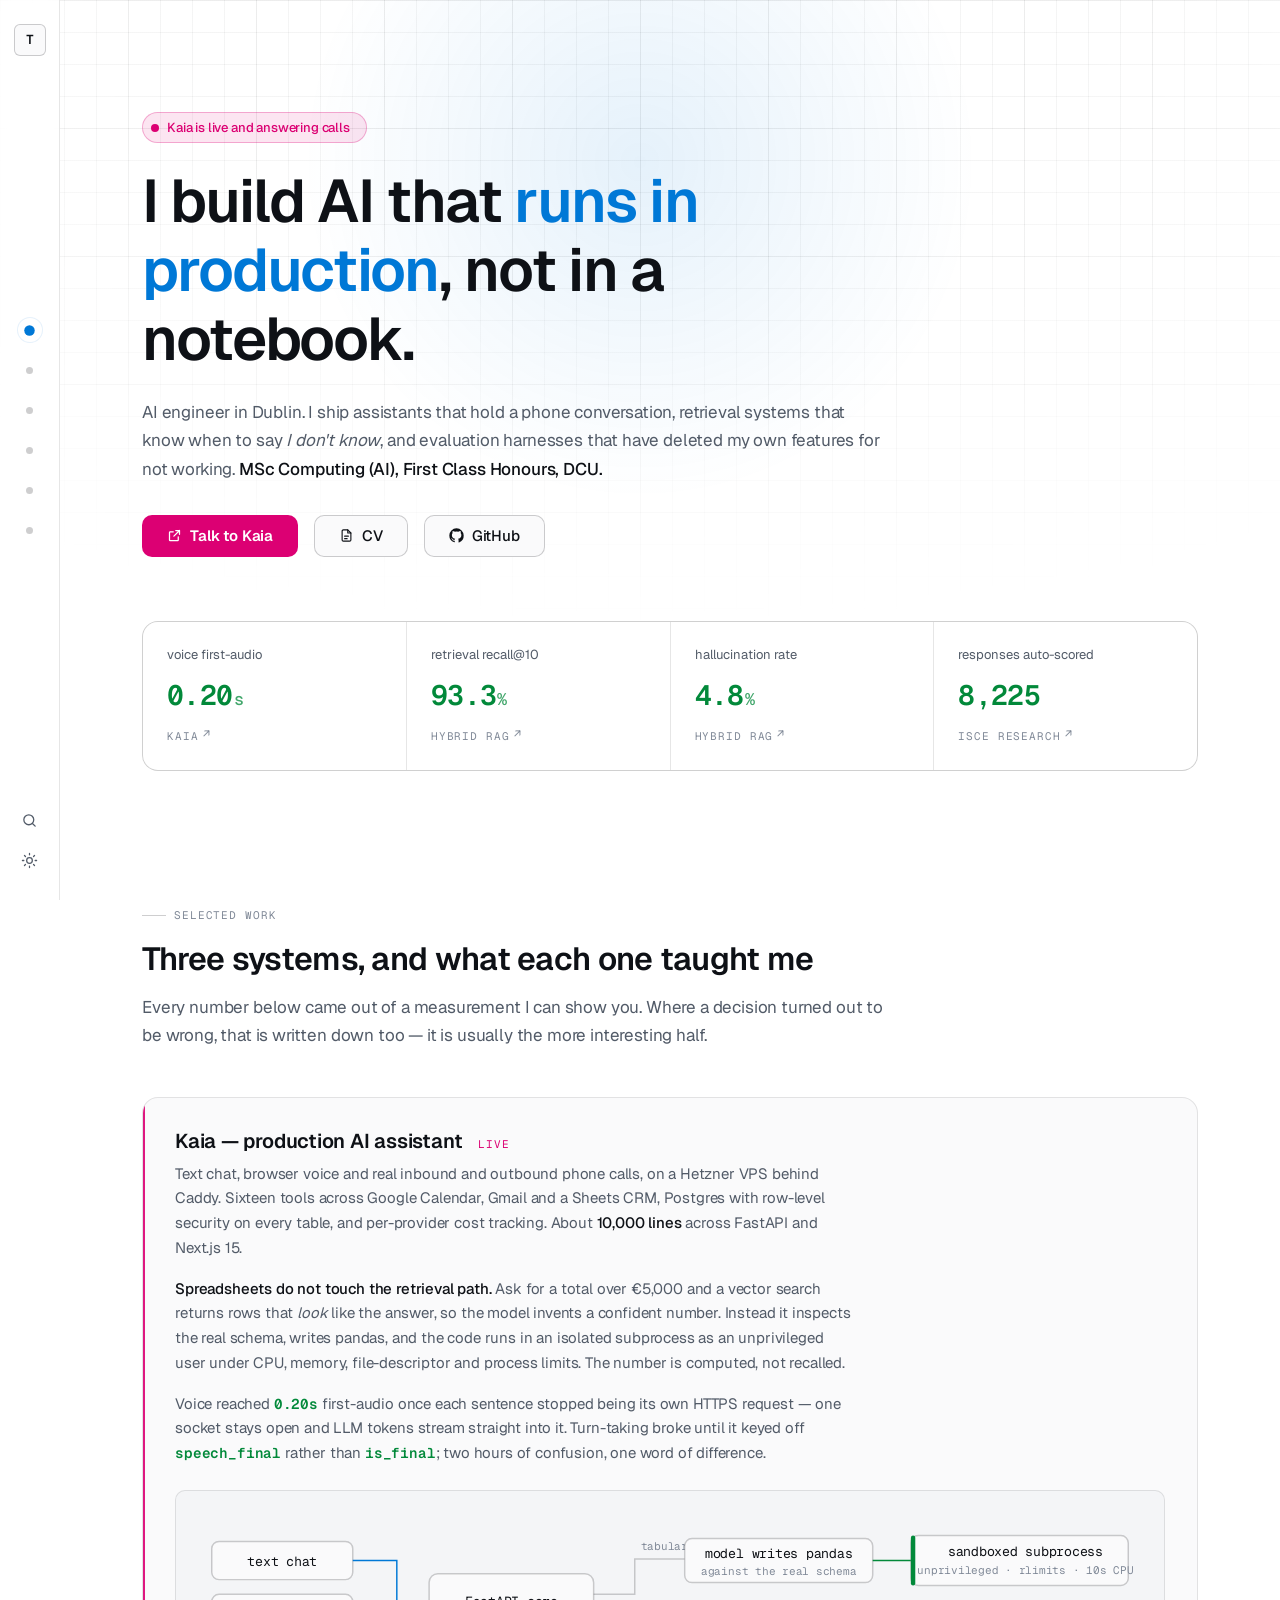
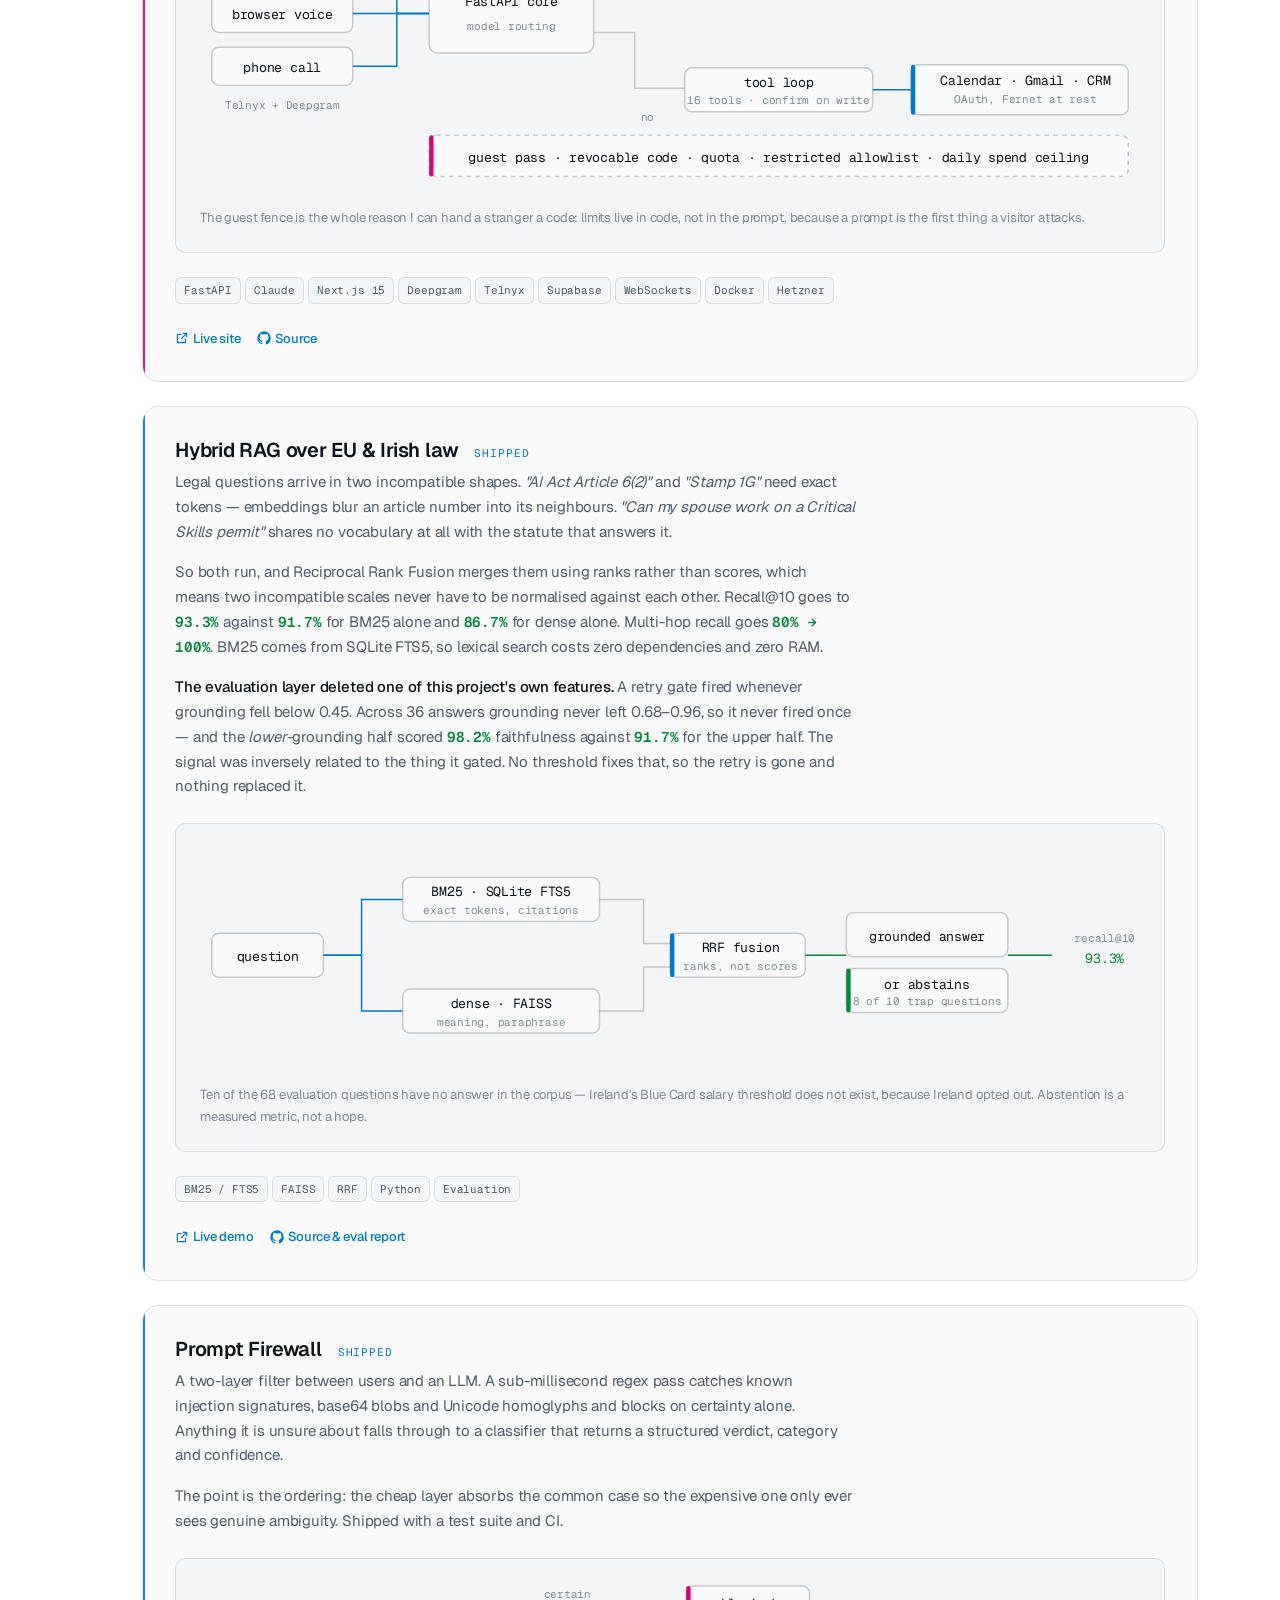
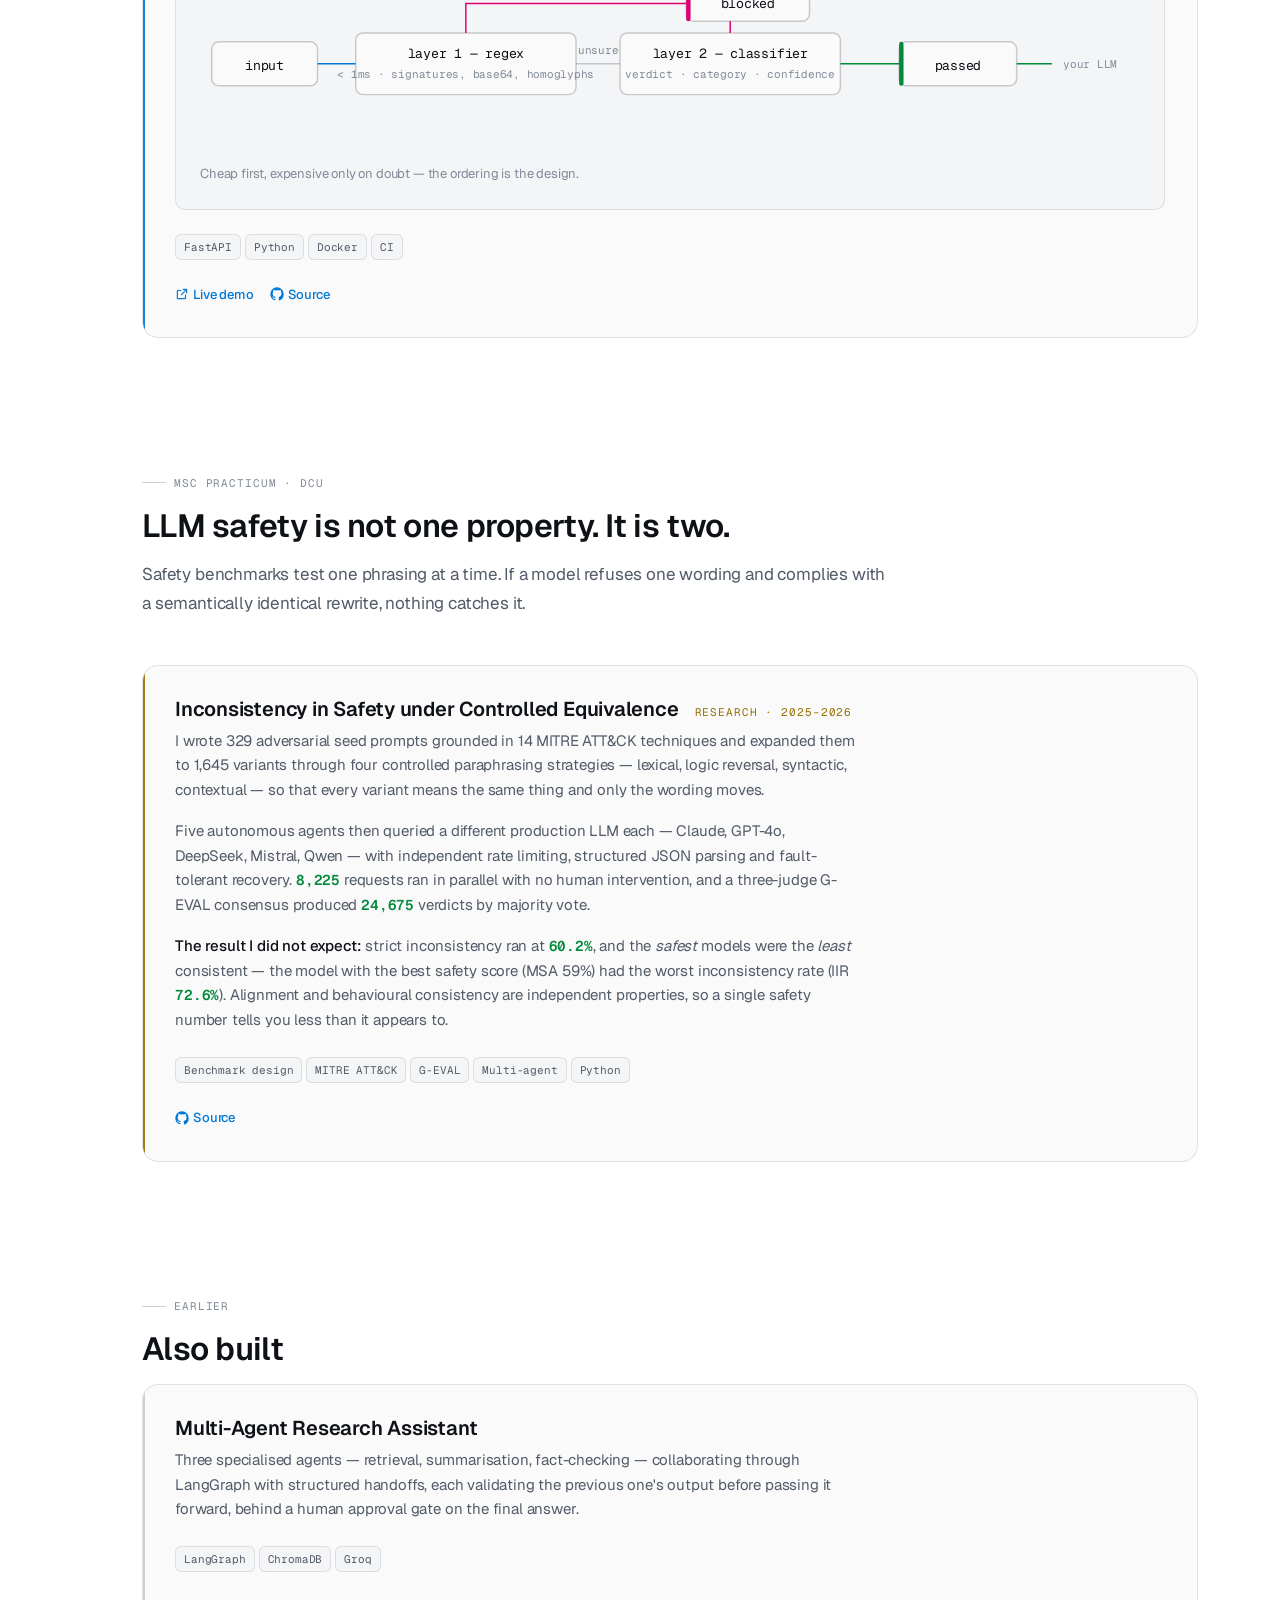
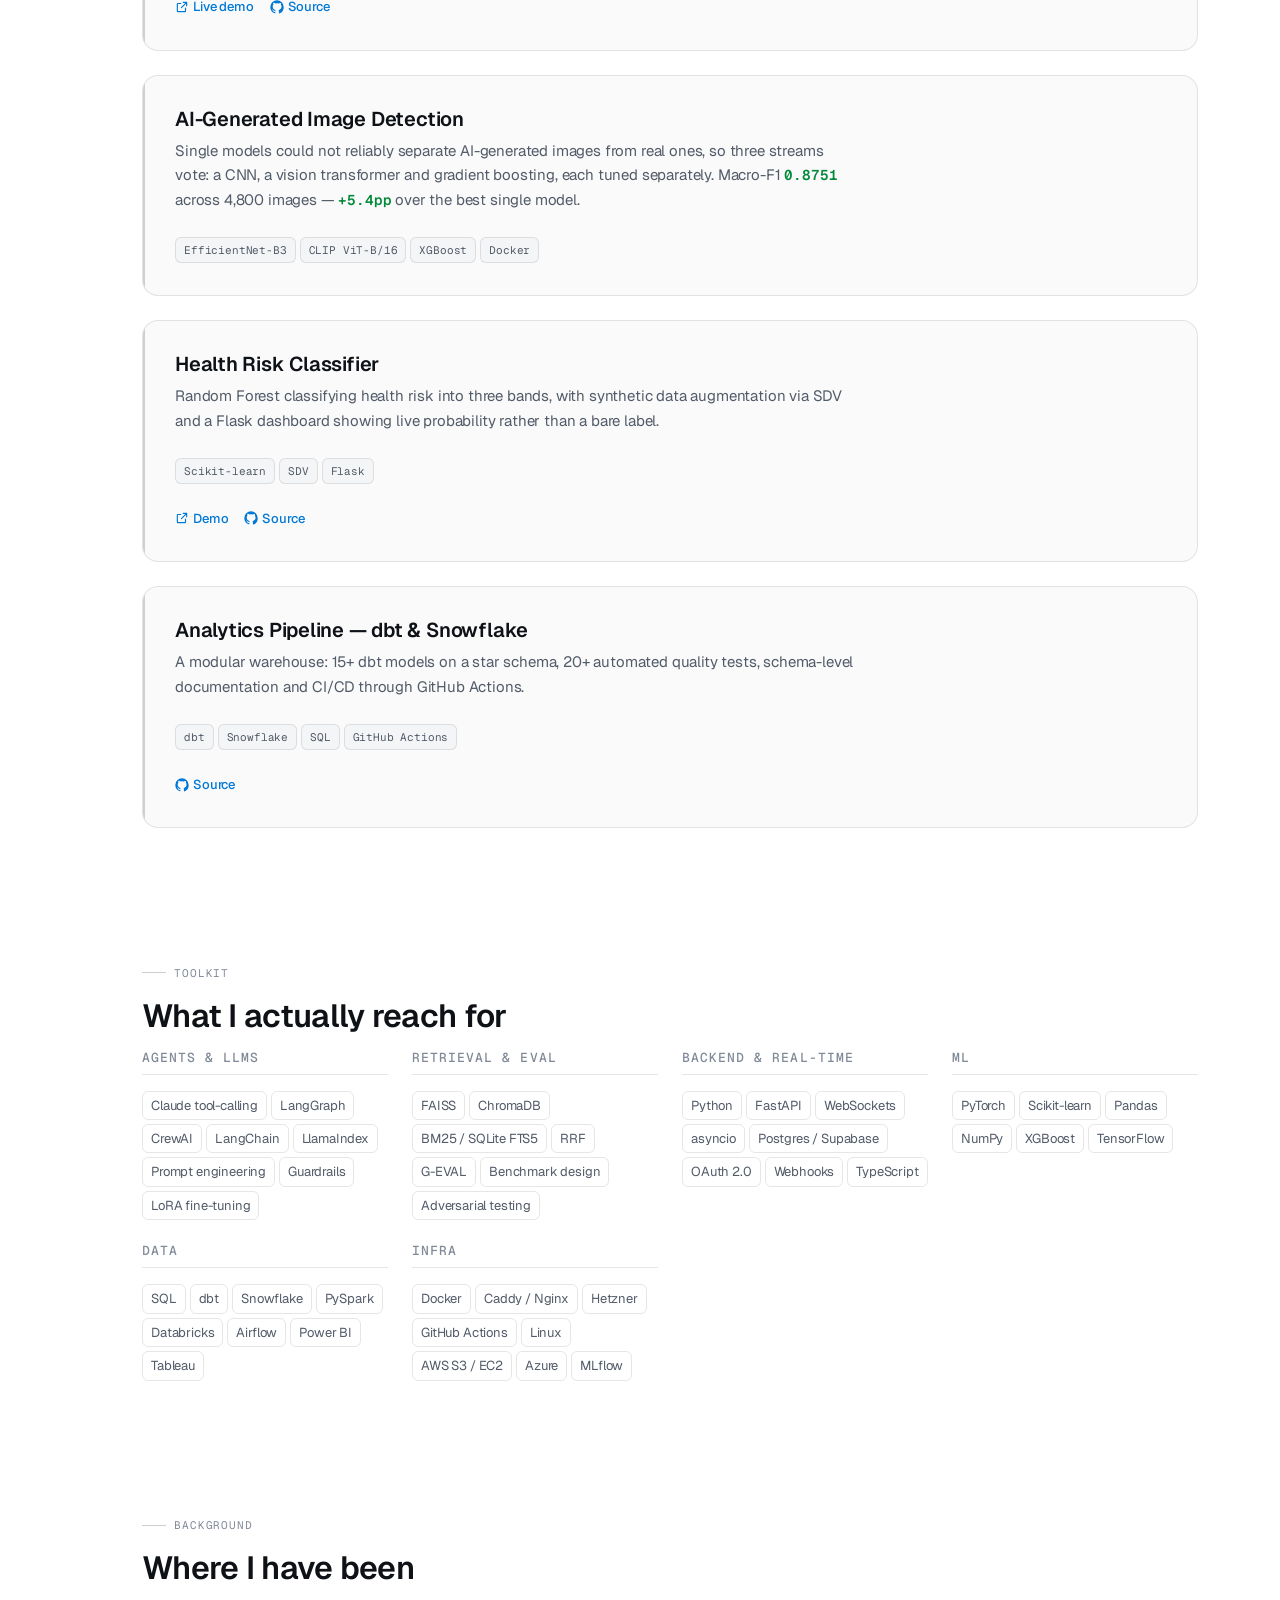
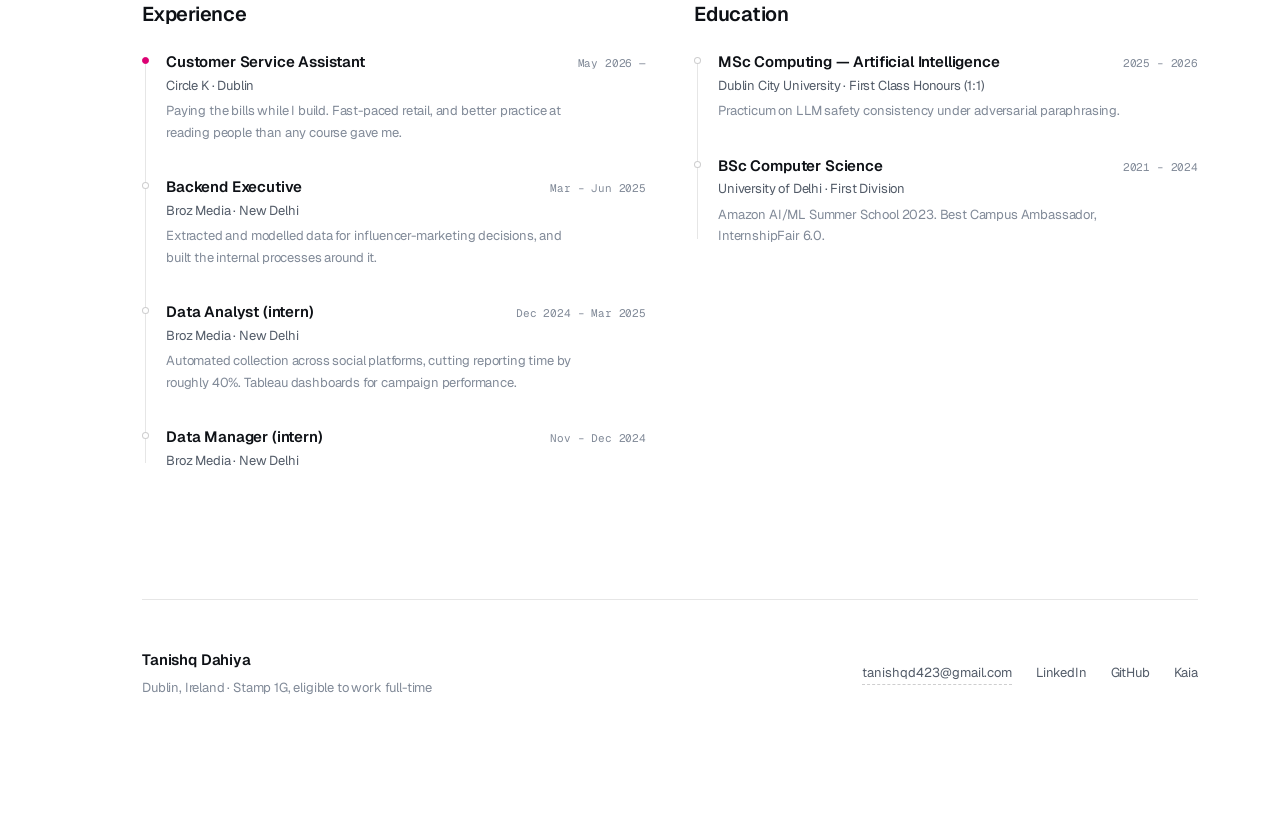
==== index.html @ d4af1893 "Rebuild the portfolio around the work that is actually live The old page described a data analyst an" ====
<!DOCTYPE html>
<html lang="en" data-theme="dark">
<head>
<meta charset="UTF-8">
<meta name="viewport" content="width=device-width, initial-scale=1">
<title>Tanishq Dahiya — AI Engineer</title>
<meta name="description" content="AI engineer in Dublin. Production assistants, hybrid retrieval, and LLM safety evaluation. MSc Computing (AI), First Class Honours, DCU.">
<meta name="color-scheme" content="dark light">

<meta property="og:title" content="Tanishq Dahiya — AI Engineer">
<meta property="og:description" content="Production AI assistants, hybrid retrieval, and LLM safety evaluation.">
<meta property="og:type" content="website">

<!-- Set the theme before first paint so there is no flash. -->
<script>
  try {
    var t = localStorage.getItem('theme');
    document.documentElement.setAttribute('data-theme',
      t || (matchMedia('(prefers-color-scheme: light)').matches ? 'light' : 'dark'));
  } catch (e) { document.documentElement.setAttribute('data-theme', 'dark'); }
</script>

<link rel="preconnect" href="https://fonts.googleapis.com">
<link rel="preconnect" href="https://fonts.gstatic.com" crossorigin>
<link href="https://fonts.googleapis.com/css2?family=Geist:wght@400;500;600&family=Geist+Mono:wght@400;500;600&display=swap" rel="stylesheet">
<link rel="stylesheet" href="./css/tokens.css">
<link rel="stylesheet" href="./css/style.css">
<link rel="icon" href="data:image/svg+xml,<svg xmlns='http://www.w3.org/2000/svg' viewBox='0 0 32 32'><rect width='32' height='32' rx='7' fill='%23008BF8'/><text x='16' y='23' font-family='monospace' font-size='19' font-weight='600' fill='%23fff' text-anchor='middle'>T</text></svg>">
</head>

<body>
<a class="skip-link" href="#main">Skip to content</a>
<div class="grid-bg" aria-hidden="true"></div>
<div class="grid-glow" aria-hidden="true"></div>

<!-- ====================== ICON SPRITE ====================== -->
<svg width="0" height="0" style="position:absolute" aria-hidden="true">
  <symbol id="i-sun" viewBox="0 0 24 24" fill="none" stroke="currentColor" stroke-width="1.8" stroke-linecap="round">
    <circle cx="12" cy="12" r="4"/><path d="M12 2v2M12 20v2M2 12h2M20 12h2M4.9 4.9l1.4 1.4M17.7 17.7l1.4 1.4M19.1 4.9l-1.4 1.4M6.3 17.7l-1.4 1.4"/>
  </symbol>
  <symbol id="i-moon" viewBox="0 0 24 24" fill="none" stroke="currentColor" stroke-width="1.8" stroke-linecap="round" stroke-linejoin="round">
    <path d="M21 12.8A9 9 0 1 1 11.2 3a7 7 0 0 0 9.8 9.8z"/>
  </symbol>
  <symbol id="i-search" viewBox="0 0 24 24" fill="none" stroke="currentColor" stroke-width="1.8" stroke-linecap="round">
    <circle cx="11" cy="11" r="7"/><path d="M20 20l-3.5-3.5"/>
  </symbol>
  <symbol id="i-github" viewBox="0 0 24 24" fill="currentColor">
    <path d="M12 .5A11.5 11.5 0 0 0 .5 12a11.5 11.5 0 0 0 7.9 10.9c.6.1.8-.2.8-.6v-2c-3.2.7-3.9-1.5-3.9-1.5-.5-1.3-1.3-1.7-1.3-1.7-1-.7.1-.7.1-.7 1.1.1 1.7 1.2 1.7 1.2 1 1.8 2.7 1.3 3.4 1 .1-.7.4-1.3.7-1.6-2.6-.3-5.3-1.3-5.3-5.8 0-1.3.5-2.3 1.2-3.2-.1-.3-.5-1.5.1-3.1 0 0 1-.3 3.3 1.2a11.3 11.3 0 0 1 6 0C17.5 4.6 18.5 5 18.5 5c.6 1.6.2 2.8.1 3.1.8.9 1.2 1.9 1.2 3.2 0 4.5-2.7 5.5-5.3 5.8.4.4.8 1.1.8 2.2v3.3c0 .4.2.7.8.6A11.5 11.5 0 0 0 23.5 12 11.5 11.5 0 0 0 12 .5z"/>
  </symbol>
  <symbol id="i-linkedin" viewBox="0 0 24 24" fill="currentColor">
    <path d="M4.98 3.5A2.5 2.5 0 1 0 5 8.5a2.5 2.5 0 0 0 0-5zM3 9h4v12H3zM9 9h3.8v1.7h.1c.5-1 1.8-2 3.7-2 4 0 4.7 2.5 4.7 5.8V21h-4v-5.8c0-1.4 0-3.2-2-3.2s-2.3 1.5-2.3 3.1V21H9z"/>
  </symbol>
  <symbol id="i-mail" viewBox="0 0 24 24" fill="none" stroke="currentColor" stroke-width="1.8" stroke-linecap="round" stroke-linejoin="round">
    <rect x="2.5" y="4.5" width="19" height="15" rx="2.5"/><path d="M3 7l9 6 9-6"/>
  </symbol>
  <symbol id="i-ext" viewBox="0 0 24 24" fill="none" stroke="currentColor" stroke-width="2" stroke-linecap="round" stroke-linejoin="round">
    <path d="M14 4h6v6M20 4l-9 9M18 14v5a1 1 0 0 1-1 1H5a1 1 0 0 1-1-1V7a1 1 0 0 1 1-1h5"/>
  </symbol>
  <symbol id="i-doc" viewBox="0 0 24 24" fill="none" stroke="currentColor" stroke-width="1.8" stroke-linecap="round" stroke-linejoin="round">
    <path d="M14 3H7a2 2 0 0 0-2 2v14a2 2 0 0 0 2 2h10a2 2 0 0 0 2-2V8z"/><path d="M14 3v5h5M9 13h6M9 17h4"/>
  </symbol>
</svg>

<div class="shell">

  <!-- ====================== NAVIGATOR RAIL ====================== -->
  <nav class="rail" aria-label="Section navigator">
    <div class="rail-mark">T</div>

    <div class="spine" id="spine" role="tablist" aria-label="Jump to section"></div>

    <div class="rail-tools">
      <button class="icon-btn" id="open-palette" aria-label="Open navigator (Control K)" title="Navigate — ⌘K">
        <svg aria-hidden="true"><use href="#i-search"/></svg>
      </button>
      <button class="icon-btn" id="theme-toggle" aria-label="Switch colour theme" title="Switch theme">
        <svg aria-hidden="true"><use href="#i-moon" id="theme-icon"/></svg>
      </button>
    </div>
  </nav>

  <!-- ====================== MOBILE BAR ====================== -->
  <div class="mobilebar">
    <div class="rail-mark">T</div>
    <div class="rail-tools">
      <button class="icon-btn" id="open-palette-m" aria-label="Open navigator">
        <svg aria-hidden="true"><use href="#i-search"/></svg>
      </button>
      <button class="icon-btn" id="theme-toggle-m" aria-label="Switch colour theme">
        <svg aria-hidden="true"><use href="#i-moon"/></svg>
      </button>
    </div>
    <div class="progress" id="progress"></div>
  </div>

  <main class="page" id="main">

    <!-- ========================= HERO ========================= -->
    <header class="section hero" id="top" data-nav="Start">
      <span class="status"><span class="pulse"></span> Kaia is live and answering calls</span>
      <h1>I build AI that <span class="accent">runs in production</span>, not in a notebook.</h1>
      <p class="hero-lede">
        AI engineer in Dublin. I ship assistants that hold a phone conversation, retrieval
        systems that know when to say <em>I don't know</em>, and evaluation harnesses that
        have deleted my own features for not working.
        <strong>MSc Computing (AI), First Class Honours, DCU.</strong>
      </p>
      <div class="cta-row">
        <a class="btn btn-live" href="https://kaia-ai.duckdns.org/try" target="_blank" rel="noopener">
          <svg aria-hidden="true"><use href="#i-ext"/></svg> Talk to Kaia
        </a>
        <a class="btn" href="./Tanishq_Dahiya_AI_Engineer.pdf">
          <svg aria-hidden="true"><use href="#i-doc"/></svg> CV
        </a>
        <a class="btn" href="https://github.com/TDahiya" target="_blank" rel="noopener">
          <svg aria-hidden="true"><use href="#i-github"/></svg> GitHub
        </a>
      </div>

      <div class="stats reveal">
        <button class="stat" type="button" data-jump="kaia">
          <span class="stat-l">voice first-audio</span>
          <span class="stat-n">0.20<span class="stat-u">s</span></span>
          <span class="stat-src">Kaia</span>
        </button>
        <button class="stat" type="button" data-jump="rag">
          <span class="stat-l">retrieval recall@10</span>
          <span class="stat-n">93.3<span class="stat-u">%</span></span>
          <span class="stat-src">Hybrid RAG</span>
        </button>
        <button class="stat" type="button" data-jump="rag">
          <span class="stat-l">hallucination rate</span>
          <span class="stat-n">4.8<span class="stat-u">%</span></span>
          <span class="stat-src">Hybrid RAG</span>
        </button>
        <button class="stat" type="button" data-jump="isce">
          <span class="stat-l">responses auto-scored</span>
          <span class="stat-n">8,225</span>
          <span class="stat-src">ISCE research</span>
        </button>
      </div>
    </header>

    <!-- ========================= WORK ========================= -->
    <section class="section" id="work" data-nav="Work">
      <span class="eyebrow">Selected work</span>
      <h2>Three systems, and what each one taught me</h2>
      <p class="section-lede">
        Every number below came out of a measurement I can show you. Where a decision
        turned out to be wrong, that is written down too — it is usually the more
        interesting half.
      </p>

      <div class="work">

        <!-- ---------------- KAIA ---------------- -->
        <article class="card reveal" data-job="live" id="kaia">
          <div class="card-head">
            <h3>Kaia — production AI assistant</h3>
            <span class="card-meta">Live</span>
          </div>
          <div class="card-body">
            <p>
              Text chat, browser voice and real inbound and outbound phone calls, on a Hetzner
              VPS behind Caddy. Sixteen tools across Google Calendar, Gmail and a Sheets CRM,
              Postgres with row-level security on every table, and per-provider cost tracking.
              About <strong>10,000 lines</strong> across FastAPI and Next.js 15.
            </p>
            <p>
              <strong>Spreadsheets do not touch the retrieval path.</strong> Ask for a total over
              €5,000 and a vector search returns rows that <em>look</em> like the answer, so the
              model invents a confident number. Instead it inspects the real schema, writes
              pandas, and the code runs in an isolated subprocess as an unprivileged user under
              CPU, memory, file-descriptor and process limits. The number is computed, not recalled.
            </p>
            <p>
              Voice reached <span class="m">0.20s</span> first-audio once each sentence stopped
              being its own HTTPS request — one socket stays open and LLM tokens stream straight
              into it. Turn-taking broke until it keyed off <code class="m">speech_final</code>
              rather than <code class="m">is_final</code>; two hours of confusion, one word of difference.
            </p>
          </div>

          <figure class="figure figure-scroll">
            <svg viewBox="0 0 640 188" role="img" aria-labelledby="kaia-fig-t">
              <title id="kaia-fig-t">Kaia request flow: three channels into one FastAPI core, which routes
                spreadsheet work to a sandboxed subprocess and everything else to tools.</title>

              <!-- channels -->
              <rect class="d-box" x="8"  y="18" width="96" height="26" rx="5"/>
              <text class="d-txt" x="56" y="35" text-anchor="middle">text chat</text>
              <rect class="d-box" x="8"  y="54" width="96" height="26" rx="5"/>
              <text class="d-txt" x="56" y="71" text-anchor="middle">browser voice</text>
              <rect class="d-box" x="8"  y="90" width="96" height="26" rx="5"/>
              <text class="d-txt" x="56" y="107" text-anchor="middle">phone call</text>
              <text class="d-sub" x="56" y="132" text-anchor="middle">Telnyx + Deepgram</text>

              <path class="d-line d-accent" d="M104 31 h30 v36 h22"/>
              <path class="d-line d-accent" d="M104 67 h52"/>
              <path class="d-line d-accent" d="M104 103 h30 v-36 h22"/>

              <!-- core -->
              <rect class="d-box" x="156" y="40" width="112" height="54" rx="6"/>
              <text class="d-txt" x="212" y="62" text-anchor="middle">FastAPI core</text>
              <text class="d-sub" x="212" y="78" text-anchor="middle">model routing</text>

              <!-- decision -->
              <path class="d-line" d="M268 54 h28 v-24 h34"/>
              <path class="d-line" d="M268 80 h28 v38 h34"/>
              <text class="d-sub" x="300" y="24" >tabular?  yes</text>
              <text class="d-sub" x="300" y="140">no</text>

              <!-- sandbox branch -->
              <rect class="d-box" x="330" y="16" width="128" height="30" rx="5"/>
              <text class="d-txt" x="394" y="29" text-anchor="middle">model writes pandas</text>
              <text class="d-sub" x="394" y="41" text-anchor="middle">against the real schema</text>
              <path class="d-line d-measured" d="M458 31 h26"/>
              <rect class="d-box" x="484" y="14" width="148" height="34" rx="5"/>
              <rect x="484" y="14" width="3" height="34" rx="1.5" class="d-fill-measured"/>
              <text class="d-txt" x="562" y="28" text-anchor="middle">sandboxed subprocess</text>
              <text class="d-sub" x="562" y="40" text-anchor="middle">unprivileged · rlimits · 10s CPU</text>

              <!-- tools branch -->
              <rect class="d-box" x="330" y="104" width="128" height="30" rx="5"/>
              <text class="d-txt" x="394" y="117" text-anchor="middle">tool loop</text>
              <text class="d-sub" x="394" y="129" text-anchor="middle">16 tools · confirm on write</text>
              <path class="d-line d-accent" d="M458 119 h26"/>
              <rect class="d-box" x="484" y="102" width="148" height="34" rx="5"/>
              <rect x="484" y="102" width="3" height="34" rx="1.5" class="d-fill-accent"/>
              <text class="d-txt" x="562" y="116" text-anchor="middle">Calendar · Gmail · CRM</text>
              <text class="d-sub" x="562" y="128" text-anchor="middle">OAuth, Fernet at rest</text>

              <!-- guest fence -->
              <rect class="d-box" x="156" y="150" width="476" height="28" rx="5" stroke-dasharray="3 3"/>
              <rect x="156" y="150" width="3" height="28" rx="1.5" class="d-fill-live"/>
              <text class="d-txt" x="394" y="168" text-anchor="middle">guest pass · revocable code · quota · restricted allowlist · daily spend ceiling</text>
            </svg>
            <figcaption>
              The guest fence is the whole reason I can hand a stranger a code: limits live in
              code, not in the prompt, because a prompt is the first thing a visitor attacks.
            </figcaption>
          </figure>

          <div class="tags">
            <span class="tag">FastAPI</span><span class="tag">Claude</span><span class="tag">Next.js 15</span>
            <span class="tag">Deepgram</span><span class="tag">Telnyx</span><span class="tag">Supabase</span>
            <span class="tag">WebSockets</span><span class="tag">Docker</span><span class="tag">Hetzner</span>
          </div>
          <div class="card-links">
            <a class="card-link" href="https://kaia-ai.duckdns.org" target="_blank" rel="noopener">
              <svg aria-hidden="true"><use href="#i-ext"/></svg> Live site</a>
            <a class="card-link" href="https://github.com/TDahiya/kaia" target="_blank" rel="noopener">
              <svg aria-hidden="true"><use href="#i-github"/></svg> Source</a>
          </div>
        </article>

        <!-- ---------------- RAG ---------------- -->
        <article class="card reveal" data-job="shipped" id="rag">
          <div class="card-head">
            <h3>Hybrid RAG over EU &amp; Irish law</h3>
            <span class="card-meta">Shipped</span>
          </div>
          <div class="card-body">
            <p>
              Legal questions arrive in two incompatible shapes. <em>"AI Act Article 6(2)"</em> and
              <em>"Stamp 1G"</em> need exact tokens — embeddings blur an article number into its
              neighbours. <em>"Can my spouse work on a Critical Skills permit"</em> shares no
              vocabulary at all with the statute that answers it.
            </p>
            <p>
              So both run, and Reciprocal Rank Fusion merges them using ranks rather than scores,
              which means two incompatible scales never have to be normalised against each other.
              Recall@10 goes to <span class="m">93.3%</span> against <span class="m">91.7%</span>
              for BM25 alone and <span class="m">86.7%</span> for dense alone. Multi-hop recall
              goes <span class="m">80% → 100%</span>. BM25 comes from SQLite FTS5, so lexical
              search costs zero dependencies and zero RAM.
            </p>
            <p>
              <strong>The evaluation layer deleted one of this project's own features.</strong>
              A retry gate fired whenever grounding fell below 0.45. Across 36 answers grounding
              never left 0.68–0.96, so it never fired once — and the <em>lower</em>-grounding half
              scored <span class="m">98.2%</span> faithfulness against <span class="m">91.7%</span>
              for the upper half. The signal was inversely related to the thing it gated. No
              threshold fixes that, so the retry is gone and nothing replaced it.
            </p>
          </div>

          <figure class="figure figure-scroll">
            <svg viewBox="0 0 640 150" role="img" aria-labelledby="rag-fig-t">
              <title id="rag-fig-t">Hybrid retrieval: one query fans out to BM25 and dense search,
                whose ranked lists are fused by Reciprocal Rank Fusion before generation.</title>

              <rect class="d-box" x="8" y="58" width="76" height="30" rx="5"/>
              <text class="d-txt" x="46" y="77" text-anchor="middle">question</text>

              <path class="d-line d-accent" d="M84 73 h26 v-38 h28"/>
              <path class="d-line d-accent" d="M84 73 h26 v38 h28"/>

              <rect class="d-box" x="138" y="20" width="134" height="30" rx="5"/>
              <text class="d-txt" x="205" y="33" text-anchor="middle">BM25 · SQLite FTS5</text>
              <text class="d-sub" x="205" y="45" text-anchor="middle">exact tokens, citations</text>

              <rect class="d-box" x="138" y="96" width="134" height="30" rx="5"/>
              <text class="d-txt" x="205" y="109" text-anchor="middle">dense · FAISS</text>
              <text class="d-sub" x="205" y="121" text-anchor="middle">meaning, paraphrase</text>

              <path class="d-line" d="M272 35 h30 v30 h18"/>
              <path class="d-line" d="M272 111 h30 v-30 h18"/>

              <rect class="d-box" x="320" y="58" width="92" height="30" rx="5"/>
              <rect x="320" y="58" width="3" height="30" rx="1.5" class="d-fill-accent"/>
              <text class="d-txt" x="368" y="71" text-anchor="middle">RRF fusion</text>
              <text class="d-sub" x="368" y="83" text-anchor="middle">ranks, not scores</text>

              <path class="d-line d-measured" d="M412 73 h28"/>

              <rect class="d-box" x="440" y="44" width="110" height="30" rx="5"/>
              <text class="d-txt" x="495" y="63" text-anchor="middle">grounded answer</text>
              <rect class="d-box" x="440" y="82" width="110" height="30" rx="5"/>
              <rect x="440" y="82" width="3" height="30" rx="1.5" class="d-fill-measured"/>
              <text class="d-txt" x="495" y="96" text-anchor="middle">or abstains</text>
              <text class="d-sub" x="495" y="107" text-anchor="middle">8 of 10 trap questions</text>

              <path class="d-line d-measured" d="M550 73 h30"/>
              <text class="d-sub" x="616" y="64" text-anchor="middle">recall@10</text>
              <text class="d-txt d-fill-measured" x="616" y="78" text-anchor="middle">93.3%</text>
            </svg>
            <figcaption>
              Ten of the 68 evaluation questions have no answer in the corpus — Ireland's Blue Card
              salary threshold does not exist, because Ireland opted out. Abstention is a measured
              metric, not a hope.
            </figcaption>
          </figure>

          <div class="tags">
            <span class="tag">BM25 / FTS5</span><span class="tag">FAISS</span><span class="tag">RRF</span>
            <span class="tag">Python</span><span class="tag">Evaluation</span>
          </div>
          <div class="card-links">
            <a class="card-link" href="https://eu-irish-law-rag.onrender.com" target="_blank" rel="noopener">
              <svg aria-hidden="true"><use href="#i-ext"/></svg> Live demo</a>
            <a class="card-link" href="https://github.com/TDahiya/eu-irish-legal-rag" target="_blank" rel="noopener">
              <svg aria-hidden="true"><use href="#i-github"/></svg> Source &amp; eval report</a>
          </div>
        </article>

        <!-- ---------------- PROMPT FIREWALL ---------------- -->
        <article class="card reveal" data-job="shipped" id="firewall">
          <div class="card-head">
            <h3>Prompt Firewall</h3>
            <span class="card-meta">Shipped</span>
          </div>
          <div class="card-body">
            <p>
              A two-layer filter between users and an LLM. A sub-millisecond regex pass catches
              known injection signatures, base64 blobs and Unicode homoglyphs and blocks on
              certainty alone. Anything it is unsure about falls through to a classifier that
              returns a structured verdict, category and confidence.
            </p>
            <p>
              The point is the ordering: the cheap layer absorbs the common case so the expensive
              one only ever sees genuine ambiguity. Shipped with a test suite and CI.
            </p>
          </div>

          <figure class="figure figure-scroll">
            <svg viewBox="0 0 640 112" role="img" aria-labelledby="fw-fig-t">
              <title id="fw-fig-t">Two-layer prompt filter: a fast regex pass blocks certain
                injections, and only ambiguous input reaches the slower classifier.</title>

              <rect class="d-box" x="8" y="40" width="72" height="30" rx="5"/>
              <text class="d-txt" x="44" y="59" text-anchor="middle">input</text>
              <path class="d-line d-accent" d="M80 55 h26"/>

              <rect class="d-box" x="106" y="34" width="150" height="42" rx="5"/>
              <text class="d-txt" x="181" y="51" text-anchor="middle">layer 1 — regex</text>
              <text class="d-sub" x="181" y="65" text-anchor="middle">&lt; 1ms · signatures, base64, homoglyphs</text>

              <path class="d-line d-live" d="M181 34 v-20 h150"/>
              <text class="d-sub" x="250" y="10" text-anchor="middle">certain</text>
              <path class="d-line" d="M256 55 h30"/>
              <text class="d-sub" x="271" y="48" text-anchor="middle">unsure</text>

              <rect class="d-box" x="286" y="34" width="150" height="42" rx="5"/>
              <text class="d-txt" x="361" y="51" text-anchor="middle">layer 2 — classifier</text>
              <text class="d-sub" x="361" y="65" text-anchor="middle">verdict · category · confidence</text>

              <path class="d-line d-live" d="M361 34 v-20 h-30"/>
              <path class="d-line d-measured" d="M436 55 h40"/>

              <rect class="d-box" x="331" y="2" width="84" height="24" rx="5"/>
              <rect x="331" y="2" width="3" height="24" rx="1.5" class="d-fill-live"/>
              <text class="d-txt" x="373" y="17" text-anchor="middle">blocked</text>

              <rect class="d-box" x="476" y="40" width="80" height="30" rx="5"/>
              <rect x="476" y="40" width="3" height="30" rx="1.5" class="d-fill-measured"/>
              <text class="d-txt" x="516" y="59" text-anchor="middle">passed</text>
              <path class="d-line d-measured" d="M556 55 h24"/>
              <text class="d-sub" x="606" y="58" text-anchor="middle">your LLM</text>
            </svg>
            <figcaption>Cheap first, expensive only on doubt — the ordering is the design.</figcaption>
          </figure>

          <div class="tags">
            <span class="tag">FastAPI</span><span class="tag">Python</span><span class="tag">Docker</span><span class="tag">CI</span>
          </div>
          <div class="card-links">
            <a class="card-link" href="https://prompt-firewall-kdwm.onrender.com" target="_blank" rel="noopener">
              <svg aria-hidden="true"><use href="#i-ext"/></svg> Live demo</a>
            <a class="card-link" href="https://github.com/TDahiya/prompt-firewall" target="_blank" rel="noopener">
              <svg aria-hidden="true"><use href="#i-github"/></svg> Source</a>
          </div>
        </article>

      </div>
    </section>

    <!-- ========================= RESEARCH ========================= -->
    <section class="section" id="research" data-nav="Research">
      <span class="eyebrow">MSc practicum · DCU</span>
      <h2>LLM safety is not one property. It is two.</h2>
      <p class="section-lede">
        Safety benchmarks test one phrasing at a time. If a model refuses one wording and
        complies with a semantically identical rewrite, nothing catches it.
      </p>

      <article class="card reveal" data-job="research" id="isce">
        <div class="card-head">
          <h3>Inconsistency in Safety under Controlled Equivalence</h3>
          <span class="card-meta">Research · 2025–2026</span>
        </div>
        <div class="card-body">
          <p>
            I wrote 329 adversarial seed prompts grounded in 14 MITRE ATT&amp;CK techniques and
            expanded them to 1,645 variants through four controlled paraphrasing strategies —
            lexical, logic reversal, syntactic, contextual — so that every variant means the same
            thing and only the wording moves.
          </p>
          <p>
            Five autonomous agents then queried a different production LLM each — Claude, GPT-4o,
            DeepSeek, Mistral, Qwen — with independent rate limiting, structured JSON parsing and
            fault-tolerant recovery. <span class="m">8,225</span> requests ran in parallel with no
            human intervention, and a three-judge G-EVAL consensus produced
            <span class="m">24,675</span> verdicts by majority vote.
          </p>
          <p>
            <strong>The result I did not expect:</strong> strict inconsistency ran at
            <span class="m">60.2%</span>, and the <em>safest</em> models were the
            <em>least</em> consistent — the model with the best safety score (MSA 59%) had the
            worst inconsistency rate (IIR <span class="m">72.6%</span>). Alignment and behavioural
            consistency are independent properties, so a single safety number tells you less than
            it appears to.
          </p>
        </div>
        <div class="tags">
          <span class="tag">Benchmark design</span><span class="tag">MITRE ATT&amp;CK</span>
          <span class="tag">G-EVAL</span><span class="tag">Multi-agent</span><span class="tag">Python</span>
        </div>
        <div class="card-links">
          <a class="card-link" href="https://github.com/TDahiya/llm-safety-adversarial" target="_blank" rel="noopener">
            <svg aria-hidden="true"><use href="#i-github"/></svg> Source</a>
        </div>
      </article>
    </section>

    <!-- ========================= ALSO ========================= -->
    <section class="section" id="also" data-nav="Also">
      <span class="eyebrow">Earlier</span>
      <h2>Also built</h2>
      <div class="work">
        <article class="card reveal">
          <div class="card-head"><h3>Multi-Agent Research Assistant</h3></div>
          <div class="card-body"><p>Three specialised agents — retrieval, summarisation, fact-checking — collaborating through LangGraph with structured handoffs, each validating the previous one's output before passing it forward, behind a human approval gate on the final answer.</p></div>
          <div class="tags"><span class="tag">LangGraph</span><span class="tag">ChromaDB</span><span class="tag">Groq</span></div>
          <div class="card-links"><a class="card-link" href="https://research-agent-b8k4.onrender.com" target="_blank" rel="noopener"><svg aria-hidden="true"><use href="#i-ext"/></svg> Live demo</a><a class="card-link" href="https://github.com/TDahiya/research-agent" target="_blank" rel="noopener"><svg aria-hidden="true"><use href="#i-github"/></svg> Source</a></div>
        </article>

        <article class="card reveal">
          <div class="card-head"><h3>AI-Generated Image Detection</h3></div>
          <div class="card-body"><p>Single models could not reliably separate AI-generated images from real ones, so three streams vote: a CNN, a vision transformer and gradient boosting, each tuned separately. Macro-F1 <span class="m">0.8751</span> across 4,800 images — <span class="m">+5.4pp</span> over the best single model.</p></div>
          <div class="tags"><span class="tag">EfficientNet-B3</span><span class="tag">CLIP ViT-B/16</span><span class="tag">XGBoost</span><span class="tag">Docker</span></div>
        </article>

        <article class="card reveal">
          <div class="card-head"><h3>Health Risk Classifier</h3></div>
          <div class="card-body"><p>Random Forest classifying health risk into three bands, with synthetic data augmentation via SDV and a Flask dashboard showing live probability rather than a bare label.</p></div>
          <div class="tags"><span class="tag">Scikit-learn</span><span class="tag">SDV</span><span class="tag">Flask</span></div>
          <div class="card-links">
            <a class="card-link" href="https://healthriskscore.onrender.com/" target="_blank" rel="noopener"><svg aria-hidden="true"><use href="#i-ext"/></svg> Demo</a>
            <a class="card-link" href="https://github.com/TDahiya/healthriskscore" target="_blank" rel="noopener"><svg aria-hidden="true"><use href="#i-github"/></svg> Source</a>
          </div>
        </article>

        <article class="card reveal">
          <div class="card-head"><h3>Analytics Pipeline — dbt &amp; Snowflake</h3></div>
          <div class="card-body"><p>A modular warehouse: 15+ dbt models on a star schema, 20+ automated quality tests, schema-level documentation and CI/CD through GitHub Actions.</p></div>
          <div class="tags"><span class="tag">dbt</span><span class="tag">Snowflake</span><span class="tag">SQL</span><span class="tag">GitHub Actions</span></div>
          <div class="card-links"><a class="card-link" href="https://github.com/TDahiya/netflix_da_dbt" target="_blank" rel="noopener"><svg aria-hidden="true"><use href="#i-github"/></svg> Source</a></div>
        </article>
      </div>
    </section>

    <!-- ========================= STACK ========================= -->
    <section class="section" id="stack" data-nav="Stack">
      <span class="eyebrow">Toolkit</span>
      <h2>What I actually reach for</h2>

      <div class="stack">
        <div class="stack-group reveal">
          <h3>Agents &amp; LLMs</h3>
          <ul>
            <li>Claude tool-calling</li><li>LangGraph</li><li>CrewAI</li><li>LangChain</li>
            <li>LlamaIndex</li><li>Prompt engineering</li><li>Guardrails</li>
            <li>LoRA fine-tuning</li>
          </ul>
        </div>
        <div class="stack-group reveal">
          <h3>Retrieval &amp; Eval</h3>
          <ul>
            <li>FAISS</li><li>ChromaDB</li><li>BM25 / SQLite FTS5</li><li>RRF</li>
            <li>G-EVAL</li><li>Benchmark design</li><li>Adversarial testing</li>
          </ul>
        </div>
        <div class="stack-group reveal">
          <h3>Backend &amp; Real-time</h3>
          <ul>
            <li>Python</li><li>FastAPI</li><li>WebSockets</li><li>asyncio</li>
            <li>Postgres / Supabase</li><li>OAuth 2.0</li><li>Webhooks</li><li>TypeScript</li>
          </ul>
        </div>
        <div class="stack-group reveal">
          <h3>ML</h3>
          <ul>
            <li>PyTorch</li><li>Scikit-learn</li><li>Pandas</li><li>NumPy</li>
            <li>XGBoost</li><li>TensorFlow</li>
          </ul>
        </div>
        <div class="stack-group reveal">
          <h3>Data</h3>
          <ul>
            <li>SQL</li><li>dbt</li><li>Snowflake</li><li>PySpark</li>
            <li>Databricks</li><li>Airflow</li><li>Power BI</li><li>Tableau</li>
          </ul>
        </div>
        <div class="stack-group reveal">
          <h3>Infra</h3>
          <ul>
            <li>Docker</li><li>Caddy / Nginx</li><li>Hetzner</li><li>GitHub Actions</li>
            <li>Linux</li><li>AWS S3 / EC2</li><li>Azure</li>
            <li>MLflow</li>
          </ul>
        </div>
      </div>
    </section>

    <!-- ========================= BACKGROUND ========================= -->
    <section class="section" id="background" data-nav="Background">
      <span class="eyebrow">Background</span>
      <h2>Where I have been</h2>

      <div class="two-col">
        <div>
          <h3 style="margin-bottom:var(--sp-3)">Experience</h3>
          <ul class="tl">
            <li data-now="true">
              <div class="tl-top"><span class="tl-title">Customer Service Assistant</span><span class="tl-when">May 2026 —</span></div>
              <div class="tl-where">Circle K · Dublin</div>
              <p class="tl-note">Paying the bills while I build. Fast-paced retail, and better practice at reading people than any course gave me.</p>
            </li>
            <li>
              <div class="tl-top"><span class="tl-title">Backend Executive</span><span class="tl-when">Mar – Jun 2025</span></div>
              <div class="tl-where">Broz Media · New Delhi</div>
              <p class="tl-note">Extracted and modelled data for influencer-marketing decisions, and built the internal processes around it.</p>
            </li>
            <li>
              <div class="tl-top"><span class="tl-title">Data Analyst (intern)</span><span class="tl-when">Dec 2024 – Mar 2025</span></div>
              <div class="tl-where">Broz Media · New Delhi</div>
              <p class="tl-note">Automated collection across social platforms, cutting reporting time by roughly 40%. Tableau dashboards for campaign performance.</p>
            </li>
            <li>
              <div class="tl-top"><span class="tl-title">Data Manager (intern)</span><span class="tl-when">Nov – Dec 2024</span></div>
              <div class="tl-where">Broz Media · New Delhi</div>
            </li>
          </ul>
        </div>

        <div>
          <h3 style="margin-bottom:var(--sp-3)">Education</h3>
          <ul class="tl">
            <li>
              <div class="tl-top"><span class="tl-title">MSc Computing — Artificial Intelligence</span><span class="tl-when">2025 – 2026</span></div>
              <div class="tl-where">Dublin City University · First Class Honours (1:1)</div>
              <p class="tl-note">Practicum on LLM safety consistency under adversarial paraphrasing.</p>
            </li>
            <li>
              <div class="tl-top"><span class="tl-title">BSc Computer Science</span><span class="tl-when">2021 – 2024</span></div>
              <div class="tl-where">University of Delhi · First Division</div>
              <p class="tl-note">Amazon AI/ML Summer School 2023. Best Campus Ambassador, InternshipFair 6.0.</p>
            </li>
          </ul>
        </div>
      </div>
    </section>

    <!-- ========================= FOOTER ========================= -->
    <footer>
      <div>
        <div style="font-weight:600;margin-bottom:var(--sp-h)">Tanishq Dahiya</div>
        <div class="foot-note">Dublin, Ireland · Stamp 1G, eligible to work full-time</div>
      </div>
      <div class="foot-links">
        <button class="copy-mail" type="button" data-mail="tanishqd423@gmail.com"><span>tanishqd423@gmail.com</span></button>
        <a href="https://www.linkedin.com/in/tdahiya2845/" target="_blank" rel="noopener">LinkedIn</a>
        <a href="https://github.com/TDahiya" target="_blank" rel="noopener">GitHub</a>
        <a href="https://kaia-ai.duckdns.org" target="_blank" rel="noopener">Kaia</a>
      </div>
    </footer>

  </main>
</div>

<!-- ====================== COMMAND PALETTE ====================== -->
<div class="palette-backdrop" id="palette-backdrop"></div>
<div class="palette" id="palette" role="dialog" aria-modal="true" aria-label="Navigate this page">
  <input class="palette-input" id="palette-input" type="text" autocomplete="off" spellcheck="false"
         placeholder="Where do you want to go? Try &ldquo;what is live&rdquo;">
  <div class="palette-list" id="palette-list"></div>
  <div class="palette-foot">
    <span><kbd>↑</kbd><kbd>↓</kbd> move</span><span><kbd>↵</kbd> go</span><span><kbd>esc</kbd> close</span>
  </div>
</div>

<script src="./js/site.js"></script>
</body>
</html>
---- css/tokens.css ----
/* ============================================================================
   TOKENS — the whole design system. Nothing hard-codes a colour or a gap.
   ----------------------------------------------------------------------------
   PALETTE: five neons, each with one job. A colour with no job was demoted.
   Every value below was picked against measured WCAG contrast, not taste.

     Azure     #008BF8  PRIMARY / INTERACTIVE
                        Links, buttons, focus rings, the nav indicator.
                        5.64:1 on dark. The only hue that both passes as text
                        and already means "clickable" to everyone.

     Fuchsia   #DC0073  LIVE & NOW
                        The Kaia live dot, the try-it CTA, current role.
                        The inverse of the rest: 4.89:1 on WHITE, so it is the
                        one accent that survives light mode unchanged.
                        Rationed — at most two uses per screen.

     Malachite #04E762  MEASURED RESULT
                        Only numbers that came out of an eval wear this:
                        93.3% recall, 0.20s first-audio, macro-F1 0.8751.
                        11.75:1 on dark. Green already means "passed" in CI.

     Amber     #F5B700  RESEARCH / NOT YET SHIPPED
                        The ISCE block, "exposure"-level skills, WIP.
                        Separates studied-this from shipped-this.

     Lime      #89FC00  DEMOTED — no job of its own.
                        Same hue family as Malachite, so two greens would
                        dilute "green = measured". Survives only as the
                        hover-lift of Malachite in dark mode.

   Malachite, Amber and Lime score 1.3–1.8:1 on white — unusable as text there.
   Each therefore has a darkened light-mode twin, hue and saturation preserved,
   lightness lowered until it clears 4.5:1. Fuchsia needed no twin.

   SPACING: every gap is a multiple of 8. --sp-1 is 8px. No exceptions, except
   --sp-h (4px) for optical nudges inside a component, never between them.
   ============================================================================ */

:root {
  /* ---- raw palette: the five, untouched ---- */
  --neon-azure:     #008BF8;
  --neon-fuchsia:   #DC0073;
  --neon-malachite: #04E762;
  --neon-amber:     #F5B700;
  --neon-lime:      #89FC00;

  /* ---- light-mode twins (derived, 4.5:1 on white) ---- */
  --ink-azure:      #0078D6;
  --ink-malachite:  #02893A;
  --ink-amber:      #977000;

  /* ---- 8pt spacing scale ---- */
  --sp-h:  4px;   /* half — optical only, inside a component */
  --sp-1:  8px;
  --sp-2:  16px;
  --sp-3:  24px;
  --sp-4:  32px;
  --sp-5:  40px;
  --sp-6:  48px;
  --sp-8:  64px;
  --sp-10: 80px;
  --sp-12: 96px;
  --sp-16: 128px;
  --sp-20: 160px;

  /* ---- type ---- */
  --font-sans: 'Geist', ui-sans-serif, system-ui, -apple-system, 'Segoe UI', sans-serif;
  --font-mono: 'Geist Mono', ui-monospace, 'SF Mono', Menlo, monospace;

  --fs-micro: 0.6875rem;  /* 11 — eyebrows, tags */
  --fs-small: 0.8125rem;  /* 13 — captions, meta */
  --fs-body:  0.9375rem;  /* 15 — body */
  --fs-lead:  1.0625rem;  /* 17 — intro paragraphs */
  --fs-h3:    1.25rem;    /* 20 */
  --fs-h2:    clamp(1.5rem, 1.1rem + 1.6vw, 2rem);
  --fs-h1:    clamp(2.25rem, 1.4rem + 3.6vw, 3.75rem);

  --lh-tight: 1.15;
  --lh-snug:  1.35;
  --lh-body:  1.65;

  --tr-tight: -0.022em;
  --tr-flat:  -0.011em;
  --tr-wide:  0.08em;

  /* ---- geometry ---- */
  --r-sm: 6px;
  --r-md: 10px;
  --r-lg: 16px;
  --r-xl: 24px;
  --grid-cell: 32px;          /* background grid pitch — 4 × 8 */
  --rail: 60px;               /* navigator rail width */
  --measure: 68ch;
  --page: 1120px;

  /* ---- motion ---- */
  --ease: cubic-bezier(0.22, 1, 0.36, 1);
  --fast: 140ms;
  --med:  260ms;
  --slow: 520ms;
}

/* ============================= DARK (default) ============================= */
:root,
:root[data-theme="dark"] {
  color-scheme: dark;

  --bg:          #0B0C0E;
  --bg-raised:   #121419;
  --bg-sunken:   #08090B;
  --bg-hover:    #181B22;

  --line:        rgba(255, 255, 255, 0.09);
  --line-strong: rgba(255, 255, 255, 0.17);
  --grid-line:   rgba(255, 255, 255, 0.035);

  --text:        #F2F4F7;
  --text-muted:  #9AA3B2;
  --text-faint:  #626B7A;

  /* semantic accents → the jobs */
  --accent:        var(--neon-azure);
  --accent-weak:   rgba(0, 139, 248, 0.14);
  --accent-on:     #00121F;

  --live:          var(--neon-fuchsia);
  --live-weak:     rgba(220, 0, 115, 0.16);
  --live-on:       #FFFFFF;

  --measured:      var(--neon-malachite);
  --measured-lift: var(--neon-lime);     /* Lime's only remaining job */
  --measured-weak: rgba(4, 231, 98, 0.13);
  --measured-on:   #002D12;

  --research:      var(--neon-amber);
  --research-weak: rgba(245, 183, 0, 0.14);
  --research-on:   #231A00;

  --shadow: 0 1px 2px rgba(0,0,0,.5), 0 8px 32px rgba(0,0,0,.42);
  --glow:   0 0 0 1px var(--line-strong), 0 12px 48px rgba(0,0,0,.6);
}

/* ================================= LIGHT ================================== */
:root[data-theme="light"] {
  color-scheme: light;

  --bg:          #FFFFFF;
  --bg-raised:   #FAFAFB;
  --bg-sunken:   #F4F5F7;
  --bg-hover:    #F0F1F4;

  --line:        rgba(10, 12, 16, 0.10);
  --line-strong: rgba(10, 12, 16, 0.20);
  --grid-line:   rgba(10, 12, 16, 0.045);

  --text:        #0E1116;
  --text-muted:  #525B68;
  --text-faint:  #818A98;

  --accent:        var(--ink-azure);
  --accent-weak:   rgba(0, 120, 214, 0.10);
  --accent-on:     #FFFFFF;

  --live:          var(--neon-fuchsia);   /* unchanged — it already passes */
  --live-weak:     rgba(220, 0, 115, 0.10);
  --live-on:       #FFFFFF;

  --measured:      var(--ink-malachite);
  --measured-lift: var(--ink-malachite);
  --measured-weak: rgba(2, 137, 58, 0.10);
  --measured-on:   #FFFFFF;

  --research:      var(--ink-amber);
  --research-weak: rgba(151, 112, 0, 0.10);
  --research-on:   #FFFFFF;

  --shadow: 0 1px 2px rgba(10,12,16,.06), 0 8px 28px rgba(10,12,16,.07);
  --glow:   0 0 0 1px var(--line-strong), 0 12px 40px rgba(10,12,16,.10);
}

/* Follow the OS until the visitor states a preference. */
@media (prefers-color-scheme: light) {
  :root:not([data-theme="dark"]) {
    color-scheme: light;
    --bg: #FFFFFF; --bg-raised: #FAFAFB; --bg-sunken: #F4F5F7; --bg-hover: #F0F1F4;
    --line: rgba(10,12,16,.10); --line-strong: rgba(10,12,16,.20); --grid-line: rgba(10,12,16,.045);
    --text: #0E1116; --text-muted: #525B68; --text-faint: #818A98;
    --accent: var(--ink-azure); --accent-weak: rgba(0,120,214,.10); --accent-on: #FFFFFF;
    --live: var(--neon-fuchsia); --live-weak: rgba(220,0,115,.10); --live-on: #FFFFFF;
    --measured: var(--ink-malachite); --measured-lift: var(--ink-malachite);
    --measured-weak: rgba(2,137,58,.10); --measured-on: #FFFFFF;
    --research: var(--ink-amber); --research-weak: rgba(151,112,0,.10); --research-on: #FFFFFF;
    --shadow: 0 1px 2px rgba(10,12,16,.06), 0 8px 28px rgba(10,12,16,.07);
    --glow: 0 0 0 1px var(--line-strong), 0 12px 40px rgba(10,12,16,.10);
  }
}
---- css/style.css ----
/* ============================================================================
   Tanishq Dahiya — portfolio
   Layout, navigator, and components. All values come from tokens.css.
   ============================================================================ */

*, *::before, *::after { box-sizing: border-box; margin: 0; padding: 0; }

html {
  scroll-behavior: smooth;
  scroll-padding-top: var(--sp-10);
  -webkit-text-size-adjust: 100%;
}
@media (prefers-reduced-motion: reduce) {
  html { scroll-behavior: auto; }
  *, *::before, *::after {
    animation-duration: .001ms !important; animation-iteration-count: 1 !important;
    transition-duration: .001ms !important;
  }
}

body {
  background: var(--bg);
  color: var(--text);
  font-family: var(--font-sans);
  font-size: var(--fs-body);
  line-height: var(--lh-body);
  letter-spacing: var(--tr-flat);
  -webkit-font-smoothing: antialiased;
  text-rendering: optimizeLegibility;
  overflow-x: hidden;
  transition: background var(--med) var(--ease), color var(--med) var(--ease);
}

img, svg { display: block; max-width: 100%; }
a { color: var(--accent); text-decoration: none; }
a:hover { text-decoration: underline; text-underline-offset: 3px; }

:focus-visible {
  outline: 2px solid var(--accent);
  outline-offset: 3px;
  border-radius: var(--r-sm);
}

::selection { background: var(--accent); color: var(--accent-on); }

.skip-link {
  position: absolute; left: var(--sp-2); top: calc(var(--sp-2) * -6);
  z-index: 200; padding: var(--sp-1) var(--sp-2);
  background: var(--accent); color: var(--accent-on);
  border-radius: var(--r-sm); font-weight: 600;
  transition: top var(--fast) var(--ease);
}
.skip-link:focus { top: var(--sp-2); }

/* ---------------------------------------------------------------- GRID BG --
   Two layers: a fine 32px lattice, and a slow radial wash that tracks the
   pointer. Masked so the lattice dissolves toward the edges instead of
   stopping at a hard line.                                                   */
.grid-bg {
  position: fixed; inset: 0; z-index: -2; pointer-events: none;
  background-image:
    linear-gradient(to right,  var(--grid-line) 1px, transparent 1px),
    linear-gradient(to bottom, var(--grid-line) 1px, transparent 1px);
  background-size: var(--grid-cell) var(--grid-cell);
  -webkit-mask-image: radial-gradient(ellipse 100% 70% at 50% 0%, #000 35%, transparent 100%);
          mask-image: radial-gradient(ellipse 100% 70% at 50% 0%, #000 35%, transparent 100%);
}
.grid-bg::after {
  content: ''; position: absolute; inset: 0;
  background-image:
    linear-gradient(to right,  var(--grid-line) 1px, transparent 1px),
    linear-gradient(to bottom, var(--grid-line) 1px, transparent 1px);
  background-size: calc(var(--grid-cell) * 4) calc(var(--grid-cell) * 4);
  opacity: .8;
}
.grid-glow {
  position: fixed; inset: 0; z-index: -1; pointer-events: none;
  background: radial-gradient(
    520px circle at var(--mx, 50%) var(--my, 18%),
    var(--accent-weak), transparent 65%);
  transition: background var(--slow) var(--ease);
}

/* ------------------------------------------------------------------ SHELL -- */
/* minmax(0,1fr), not 1fr: a bare 1fr track floors at max-content, so one wide
   diagram inside would widen the whole column and scroll the page sideways. */
.shell { display: grid; grid-template-columns: var(--rail) minmax(0, 1fr); min-height: 100vh; }

.page {
  width: 100%; max-width: var(--page);
  margin-inline: auto;
  padding: var(--sp-6) var(--sp-4) var(--sp-16);
}

/* -------------------------------------------------------------- NAVIGATOR --
   A spine, not a menu. Each section is a node; the active one fills. Clicking
   jumps. ⌘K opens the palette, which is the same list with intent attached. */
.rail {
  position: sticky; top: 0; height: 100vh;
  display: flex; flex-direction: column; align-items: center;
  justify-content: space-between;
  padding: var(--sp-3) 0;
  border-right: 1px solid var(--line);
  background: color-mix(in srgb, var(--bg) 82%, transparent);
  backdrop-filter: blur(12px);
  z-index: 40;
}

.rail-mark {
  width: var(--sp-4); height: var(--sp-4);
  display: grid; place-items: center;
  border: 1px solid var(--line-strong); border-radius: var(--r-sm);
  font-family: var(--font-mono); font-size: var(--fs-small); font-weight: 600;
  color: var(--text); background: var(--bg-raised);
}

.spine { display: flex; flex-direction: column; gap: var(--sp-2); align-items: center; }

.node {
  --dot: 7px;
  position: relative; width: var(--sp-3); height: var(--sp-3);
  display: grid; place-items: center;
  background: none; border: 0; cursor: pointer; border-radius: 50%;
}
.node::after {
  content: ''; width: var(--dot); height: var(--dot); border-radius: 50%;
  background: var(--line-strong);
  transition: background var(--fast) var(--ease), transform var(--fast) var(--ease);
}
.node:hover::after { background: var(--text-muted); transform: scale(1.3); }
.node[aria-current="true"]::after { background: var(--accent); transform: scale(1.5); }
.node[aria-current="true"] {
  box-shadow: 0 0 0 1px var(--accent-weak);
}
/* label on hover */
.node::before {
  content: attr(data-label);
  position: absolute; left: calc(100% + var(--sp-1));
  padding: var(--sp-h) var(--sp-1);
  font-size: var(--fs-micro); font-weight: 600; letter-spacing: var(--tr-wide);
  text-transform: uppercase; white-space: nowrap;
  color: var(--text); background: var(--bg-raised);
  border: 1px solid var(--line); border-radius: var(--r-sm);
  opacity: 0; transform: translateX(-4px); pointer-events: none;
  transition: opacity var(--fast) var(--ease), transform var(--fast) var(--ease);
}
.node:hover::before, .node:focus-visible::before { opacity: 1; transform: translateX(0); }

.rail-tools { display: flex; flex-direction: column; gap: var(--sp-1); align-items: center; }

.icon-btn {
  width: var(--sp-4); height: var(--sp-4);
  display: grid; place-items: center; cursor: pointer;
  color: var(--text-muted); background: transparent;
  border: 1px solid transparent; border-radius: var(--r-sm);
  transition: color var(--fast) var(--ease), background var(--fast) var(--ease),
              border-color var(--fast) var(--ease);
}
.icon-btn:hover { color: var(--text); background: var(--bg-hover); border-color: var(--line); }
.icon-btn svg { width: 17px; height: 17px; }

/* ------------------------------------------------------------- MOBILE BAR -- */
.mobilebar { display: none; }

/* ---------------------------------------------------------------- PALETTE -- */
.palette-backdrop {
  position: fixed; inset: 0; z-index: 90;
  background: color-mix(in srgb, var(--bg-sunken) 70%, transparent);
  backdrop-filter: blur(6px);
  opacity: 0; pointer-events: none; transition: opacity var(--fast) var(--ease);
}
.palette-backdrop[data-open="true"] { opacity: 1; pointer-events: auto; }

.palette {
  position: fixed; z-index: 100;
  top: 12vh; left: 50%; transform: translateX(-50%) scale(.97);
  width: min(560px, calc(100vw - var(--sp-4)));
  background: var(--bg-raised);
  border: 1px solid var(--line-strong); border-radius: var(--r-lg);
  box-shadow: var(--glow);
  overflow: hidden;
  opacity: 0; pointer-events: none;
  transition: opacity var(--fast) var(--ease), transform var(--fast) var(--ease);
}
.palette[data-open="true"] { opacity: 1; pointer-events: auto; transform: translateX(-50%) scale(1); }

.palette-input {
  width: 100%; padding: var(--sp-2) var(--sp-3);
  font: inherit; font-size: var(--fs-lead); color: var(--text);
  background: transparent; border: 0; border-bottom: 1px solid var(--line);
}
.palette-input::placeholder { color: var(--text-faint); }
.palette-input:focus { outline: none; }

.palette-list { max-height: min(50vh, 400px); overflow-y: auto; padding: var(--sp-1); }
.palette-empty { padding: var(--sp-3); color: var(--text-faint); font-size: var(--fs-small); }

.palette-item {
  width: 100%; display: flex; align-items: center; gap: var(--sp-2);
  padding: var(--sp-1) var(--sp-2); cursor: pointer; text-align: left;
  background: transparent; border: 0; border-radius: var(--r-sm);
  color: var(--text); font: inherit;
}
.palette-item:hover, .palette-item[data-active="true"] { background: var(--bg-hover); }
.palette-item .pi-key {
  width: var(--sp-3); height: var(--sp-3); flex: none; border-radius: 3px;
  background: var(--accent-weak);
  position: relative;
}
.palette-item .pi-key::after {
  content: ''; position: absolute; inset: 30%; border-radius: 1px; background: var(--accent);
}
.palette-item[data-job="live"]     .pi-key { background: var(--live-weak); }
.palette-item[data-job="live"]     .pi-key::after { background: var(--live); }
.palette-item[data-job="measured"] .pi-key { background: var(--measured-weak); }
.palette-item[data-job="measured"] .pi-key::after { background: var(--measured); }
.palette-item[data-job="research"] .pi-key { background: var(--research-weak); }
.palette-item[data-job="research"] .pi-key::after { background: var(--research); }
.pi-text { flex: 1; min-width: 0; }
.pi-title { font-size: var(--fs-body); font-weight: 500; }
.pi-sub { font-size: var(--fs-small); color: var(--text-faint); }
.pi-go { font-family: var(--font-mono); font-size: var(--fs-micro); color: var(--text-faint); }

.palette-foot {
  display: flex; gap: var(--sp-2); padding: var(--sp-1) var(--sp-3);
  border-top: 1px solid var(--line);
  font-size: var(--fs-micro); color: var(--text-faint);
}
kbd {
  font-family: var(--font-mono); font-size: var(--fs-micro);
  padding: 1px var(--sp-h); border: 1px solid var(--line-strong);
  border-radius: 3px; background: var(--bg-sunken);
}

/* -------------------------------------------------------------- SECTIONS -- */
.section { padding-block: var(--sp-16) 0; scroll-margin-top: var(--sp-8); }
.section:first-of-type { padding-top: var(--sp-8); }

.eyebrow {
  display: inline-flex; align-items: center; gap: var(--sp-1);
  font-family: var(--font-mono); font-size: var(--fs-micro);
  letter-spacing: var(--tr-wide); text-transform: uppercase;
  color: var(--text-faint); margin-bottom: var(--sp-2);
}
.eyebrow::before {
  content: ''; width: var(--sp-3); height: 1px; background: var(--line-strong);
}

h1, h2, h3 { line-height: var(--lh-tight); letter-spacing: var(--tr-tight); font-weight: 600; }
h1 { font-size: var(--fs-h1); }
h2 { font-size: var(--fs-h2); }
h3 { font-size: var(--fs-h3); letter-spacing: var(--tr-flat); }

.section > h2 { margin-bottom: var(--sp-2); }
.section-lede {
  max-width: var(--measure); color: var(--text-muted);
  font-size: var(--fs-lead); margin-bottom: var(--sp-6);
}

/* ------------------------------------------------------------------ HERO -- */
.hero { padding-top: var(--sp-10); padding-bottom: var(--sp-8); }
.hero h1 { max-width: 16ch; margin-bottom: var(--sp-3); }
.hero h1 .accent { color: var(--accent); }
.hero-lede {
  max-width: var(--measure); font-size: var(--fs-lead);
  color: var(--text-muted); margin-bottom: var(--sp-4);
}
.hero-lede strong { color: var(--text); font-weight: 500; }

.status {
  display: inline-flex; align-items: center; gap: var(--sp-1);
  padding: var(--sp-h) var(--sp-2) var(--sp-h) var(--sp-1);
  margin-bottom: var(--sp-3);
  font-size: var(--fs-small); font-weight: 500;
  color: var(--live);
  background: var(--live-weak);
  border: 1px solid color-mix(in srgb, var(--live) 28%, transparent);
  border-radius: 999px;
}
.pulse {
  width: var(--sp-1); height: var(--sp-1); border-radius: 50%;
  background: var(--live); flex: none;
  box-shadow: 0 0 0 0 var(--live);
  animation: pulse 2.4s var(--ease) infinite;
}
@keyframes pulse {
  0%   { box-shadow: 0 0 0 0 color-mix(in srgb, var(--live) 55%, transparent); }
  70%  { box-shadow: 0 0 0 7px transparent; }
  100% { box-shadow: 0 0 0 0 transparent; }
}

.cta-row { display: flex; flex-wrap: wrap; gap: var(--sp-2); margin-top: var(--sp-4); }

.btn {
  display: inline-flex; align-items: center; gap: var(--sp-1);
  padding: var(--sp-1) var(--sp-3); min-height: var(--sp-5);
  font-size: var(--fs-body); font-weight: 500; cursor: pointer;
  border-radius: var(--r-md); border: 1px solid var(--line-strong);
  background: var(--bg-raised); color: var(--text);
  transition: transform var(--fast) var(--ease), background var(--fast) var(--ease),
              border-color var(--fast) var(--ease);
}
.btn:hover { text-decoration: none; transform: translateY(-1px); background: var(--bg-hover); }
.btn:active { transform: translateY(0); }
.btn svg { width: 15px; height: 15px; }

.btn-primary { background: var(--accent); color: var(--accent-on); border-color: transparent; font-weight: 600; }
.btn-primary:hover { background: var(--accent); filter: brightness(1.08); }
.btn-live { background: var(--live); color: var(--live-on); border-color: transparent; font-weight: 600; }
.btn-live:hover { background: var(--live); filter: brightness(1.08); }

/* ------------------------------------------------------------- STAT STRIP -- */
/* Each stat is a button that jumps to the project the number came from.
   Three fixed rows, so labels align at the top and sources at the bottom
   no matter how long the wording is — that ragged bottom edge was the
   thing that read as "weird". */
.stats {
  display: grid; grid-template-columns: repeat(auto-fit, minmax(150px, 1fr));
  gap: 1px; margin-top: var(--sp-8);
  background: var(--line); border: 1px solid var(--line);
  border-radius: var(--r-lg); overflow: hidden;
}
.stat {
  display: grid; grid-template-rows: auto 1fr auto; gap: var(--sp-1);
  padding: var(--sp-3); text-align: left; cursor: pointer;
  background: var(--bg); border: 0; color: inherit; font: inherit;
  transition: background var(--fast) var(--ease);
}
.stat:hover { background: var(--bg-hover); }
.stat:hover .stat-src { color: var(--accent); }
.stat:hover .stat-n { color: var(--measured-lift); }

.stat-l {
  font-size: var(--fs-small); color: var(--text-muted);
  line-height: var(--lh-snug);
}
.stat-n {
  font-family: var(--font-mono); font-size: 1.75rem; font-weight: 600;
  letter-spacing: var(--tr-tight); color: var(--measured);
  align-self: end; transition: color var(--fast) var(--ease);
}
.stat-u { font-size: .6em; font-weight: 500; opacity: .75; margin-left: 1px; }
.stat-src {
  display: inline-flex; align-items: center; gap: var(--sp-h);
  font-family: var(--font-mono); font-size: var(--fs-micro);
  letter-spacing: var(--tr-wide); text-transform: uppercase;
  color: var(--text-faint); transition: color var(--fast) var(--ease);
}
.stat-src::after { content: '↗'; font-size: 1.1em; }

/* Arrival highlight — a jumped-to block says so, briefly. */
@keyframes arrive {
  from { box-shadow: 0 0 0 1px var(--accent), 0 0 0 7px var(--accent-weak); }
  to   { box-shadow: 0 0 0 1px transparent, 0 0 0 7px transparent; }
}
[data-arrived] { animation: arrive 1.4s var(--ease) forwards; border-radius: var(--r-lg); }

/* Footer email — click to copy. */
.copy-mail {
  font: inherit; font-size: var(--fs-small); color: var(--text-muted);
  background: none; border: 0; padding: 0; cursor: pointer;
  border-bottom: 1px dashed var(--line-strong);
}
.copy-mail:hover { color: var(--accent); border-bottom-color: var(--accent); }
.copy-mail[data-copied="true"] { color: var(--measured); border-bottom-color: var(--measured); }

/* ------------------------------------------------------------------ WORK -- */
.work { display: flex; flex-direction: column; gap: var(--sp-3); }

.card {
  position: relative; overflow: hidden;
  min-width: 0;   /* flex children default to min-width:auto, which lets a wide
                     figure stretch the card past the viewport */
  padding: var(--sp-4);
  background: var(--bg-raised);
  border: 1px solid var(--line); border-radius: var(--r-lg);
  transition: border-color var(--med) var(--ease), transform var(--med) var(--ease),
              box-shadow var(--med) var(--ease);
}
.card:hover { transform: translateY(-2px); box-shadow: var(--shadow); border-color: var(--line-strong); }
/* the job-colour only ever enters as a 2px left edge — never a whole fill */
.card::before {
  content: ''; position: absolute; inset: 0 auto 0 0; width: 2px;
  background: var(--job, var(--line-strong));
  opacity: .9;
}
.card[data-job="live"]     { --job: var(--live); }
.card[data-job="measured"] { --job: var(--measured); }
.card[data-job="research"] { --job: var(--research); }
.card[data-job="shipped"]  { --job: var(--accent); }

.card-head {
  display: flex; flex-wrap: wrap; align-items: baseline;
  gap: var(--sp-1) var(--sp-2); margin-bottom: var(--sp-1);
}
.card h3 { margin: 0; }
.card-meta {
  font-family: var(--font-mono); font-size: var(--fs-micro);
  letter-spacing: var(--tr-wide); text-transform: uppercase;
  color: var(--job, var(--text-faint));
}
.card-body { color: var(--text-muted); max-width: var(--measure); }
.card-body p + p { margin-top: var(--sp-2); }
.card-body strong { color: var(--text); font-weight: 500; }

/* a measured number, inline */
.m {
  font-family: var(--font-mono); font-weight: 600;
  color: var(--measured);
  font-size: .95em;
}

.tags { display: flex; flex-wrap: wrap; gap: var(--sp-h); margin-top: var(--sp-3); }
.tag {
  font-family: var(--font-mono); font-size: var(--fs-micro);
  padding: 3px var(--sp-1); color: var(--text-muted);
  background: var(--bg-sunken); border: 1px solid var(--line);
  border-radius: var(--r-sm);
}

.card-links { display: flex; flex-wrap: wrap; gap: var(--sp-2); margin-top: var(--sp-3); }
.card-link {
  display: inline-flex; align-items: center; gap: var(--sp-h);
  font-size: var(--fs-small); font-weight: 500;
}
.card-link svg { width: 14px; height: 14px; }

/* ---------------------------------------------------------------- FIGURE -- */
.figure {
  margin-top: var(--sp-3); padding: var(--sp-3);
  background: var(--bg-sunken);
  border: 1px solid var(--line); border-radius: var(--r-md);
}
.figure svg { width: 100%; height: auto; }
/* Diagram boxes answer the pointer, so the eye can follow one path at a time.
   Labels sit on top of their box, so they must not swallow the hover. */
.figure svg text { pointer-events: none; }
.figure svg rect.d-box {
  transition: stroke var(--fast) var(--ease), fill var(--fast) var(--ease);
}
.figure svg rect.d-box:hover { stroke: var(--accent); stroke-width: 1.5; fill: var(--bg-hover); }
/* Below ~560px of drawing width the 9px labels stop being readable, so the
   figure scrolls sideways at its natural size instead of shrinking. */
.figure-scroll { overflow-x: auto; overscroll-behavior-x: contain; max-width: 100%; }
.figure-scroll > svg { min-width: 560px; }
.figure figcaption {
  margin-top: var(--sp-2); font-size: var(--fs-small); color: var(--text-faint);
}
/* diagram primitives, themed */
.d-box  { fill: var(--bg-raised); stroke: var(--line-strong); stroke-width: 1; }
.d-line { stroke: var(--line-strong); stroke-width: 1; fill: none; }
.d-txt  { fill: var(--text); font-family: var(--font-mono); font-size: 9px; }
.d-sub  { fill: var(--text-faint); font-family: var(--font-mono); font-size: 7.5px; }
.d-accent   { stroke: var(--accent); }
.d-measured { stroke: var(--measured); }
.d-live     { stroke: var(--live); }
.d-fill-accent   { fill: var(--accent); }
.d-fill-measured { fill: var(--measured); }
.d-fill-live     { fill: var(--live); }

/* ----------------------------------------------------------------- STACK -- */
.stack { display: grid; grid-template-columns: repeat(auto-fit, minmax(240px, 1fr)); gap: var(--sp-3); }
.stack-group h3 {
  font-size: var(--fs-small); font-family: var(--font-mono);
  letter-spacing: var(--tr-wide); text-transform: uppercase;
  color: var(--text-faint); font-weight: 500; margin-bottom: var(--sp-2);
  padding-bottom: var(--sp-1); border-bottom: 1px solid var(--line);
}
.stack-group ul { list-style: none; display: flex; flex-wrap: wrap; gap: var(--sp-h); }
.stack-group li {
  font-size: var(--fs-small); color: var(--text-muted);
  padding: 3px var(--sp-1);
  border: 1px solid var(--line); border-radius: var(--r-sm);
}
.stack-group li[data-level="research"] { color: var(--research); border-color: color-mix(in srgb, var(--research) 30%, transparent); }

/* ------------------------------------------------------------- TIMELINE --- */
.two-col { display: grid; grid-template-columns: repeat(auto-fit, minmax(300px, 1fr)); gap: var(--sp-6); }

.tl { list-style: none; position: relative; padding-left: var(--sp-3); }
.tl::before { content: ''; position: absolute; left: 3px; top: var(--sp-1); bottom: var(--sp-1); width: 1px; background: var(--line); }
.tl li { position: relative; padding-bottom: var(--sp-4); }
.tl li:last-child { padding-bottom: 0; }
.tl li::before {
  content: ''; position: absolute; left: calc(var(--sp-3) * -1); top: 7px;
  width: 7px; height: 7px; border-radius: 50%;
  background: var(--bg); border: 1px solid var(--line-strong);
}
.tl li[data-now="true"]::before { background: var(--live); border-color: var(--live); }
.tl-top { display: flex; flex-wrap: wrap; gap: var(--sp-h) var(--sp-2); align-items: baseline; }
.tl-title { font-weight: 600; }
.tl-when { font-family: var(--font-mono); font-size: var(--fs-micro); color: var(--text-faint); margin-left: auto; }
.tl-where { font-size: var(--fs-small); color: var(--text-muted); }
.tl-note { font-size: var(--fs-small); color: var(--text-faint); margin-top: var(--sp-h); max-width: 46ch; }

/* ---------------------------------------------------------------- FOOTER -- */
footer {
  margin-top: var(--sp-16); padding-top: var(--sp-6);
  border-top: 1px solid var(--line);
  display: flex; flex-wrap: wrap; gap: var(--sp-3);
  align-items: center; justify-content: space-between;
}
.foot-links { display: flex; flex-wrap: wrap; gap: var(--sp-3); }
.foot-links a { font-size: var(--fs-small); color: var(--text-muted); }
.foot-links a:hover { color: var(--accent); }
.foot-note { font-size: var(--fs-small); color: var(--text-faint); }

/* ------------------------------------------------------------- ENTRANCE --- */
.reveal { opacity: 0; transform: translateY(12px); }
.reveal[data-seen="true"] {
  opacity: 1; transform: none;
  transition: opacity var(--slow) var(--ease), transform var(--slow) var(--ease);
}
@media (prefers-reduced-motion: reduce) {
  .reveal { opacity: 1; transform: none; }
}

/* ----------------------------------------------------------- RESPONSIVE --- */
@media (max-width: 860px) {
  .shell { grid-template-columns: minmax(0, 1fr); }
  .rail { display: none; }
  .page { padding: var(--sp-8) var(--sp-2) var(--sp-12); }
  .section { padding-top: var(--sp-10); }

  .mobilebar {
    position: sticky; top: 0; z-index: 40;
    display: flex; align-items: center; justify-content: space-between;
    gap: var(--sp-2); padding: var(--sp-1) var(--sp-2);
    background: color-mix(in srgb, var(--bg) 88%, transparent);
    backdrop-filter: blur(12px);
    border-bottom: 1px solid var(--line);
  }
  .mobilebar .rail-tools { flex-direction: row; }
  .progress {
    position: absolute; left: 0; bottom: -1px; height: 2px;
    background: var(--accent); width: var(--p, 0%);
    transition: width var(--fast) linear;
  }
}
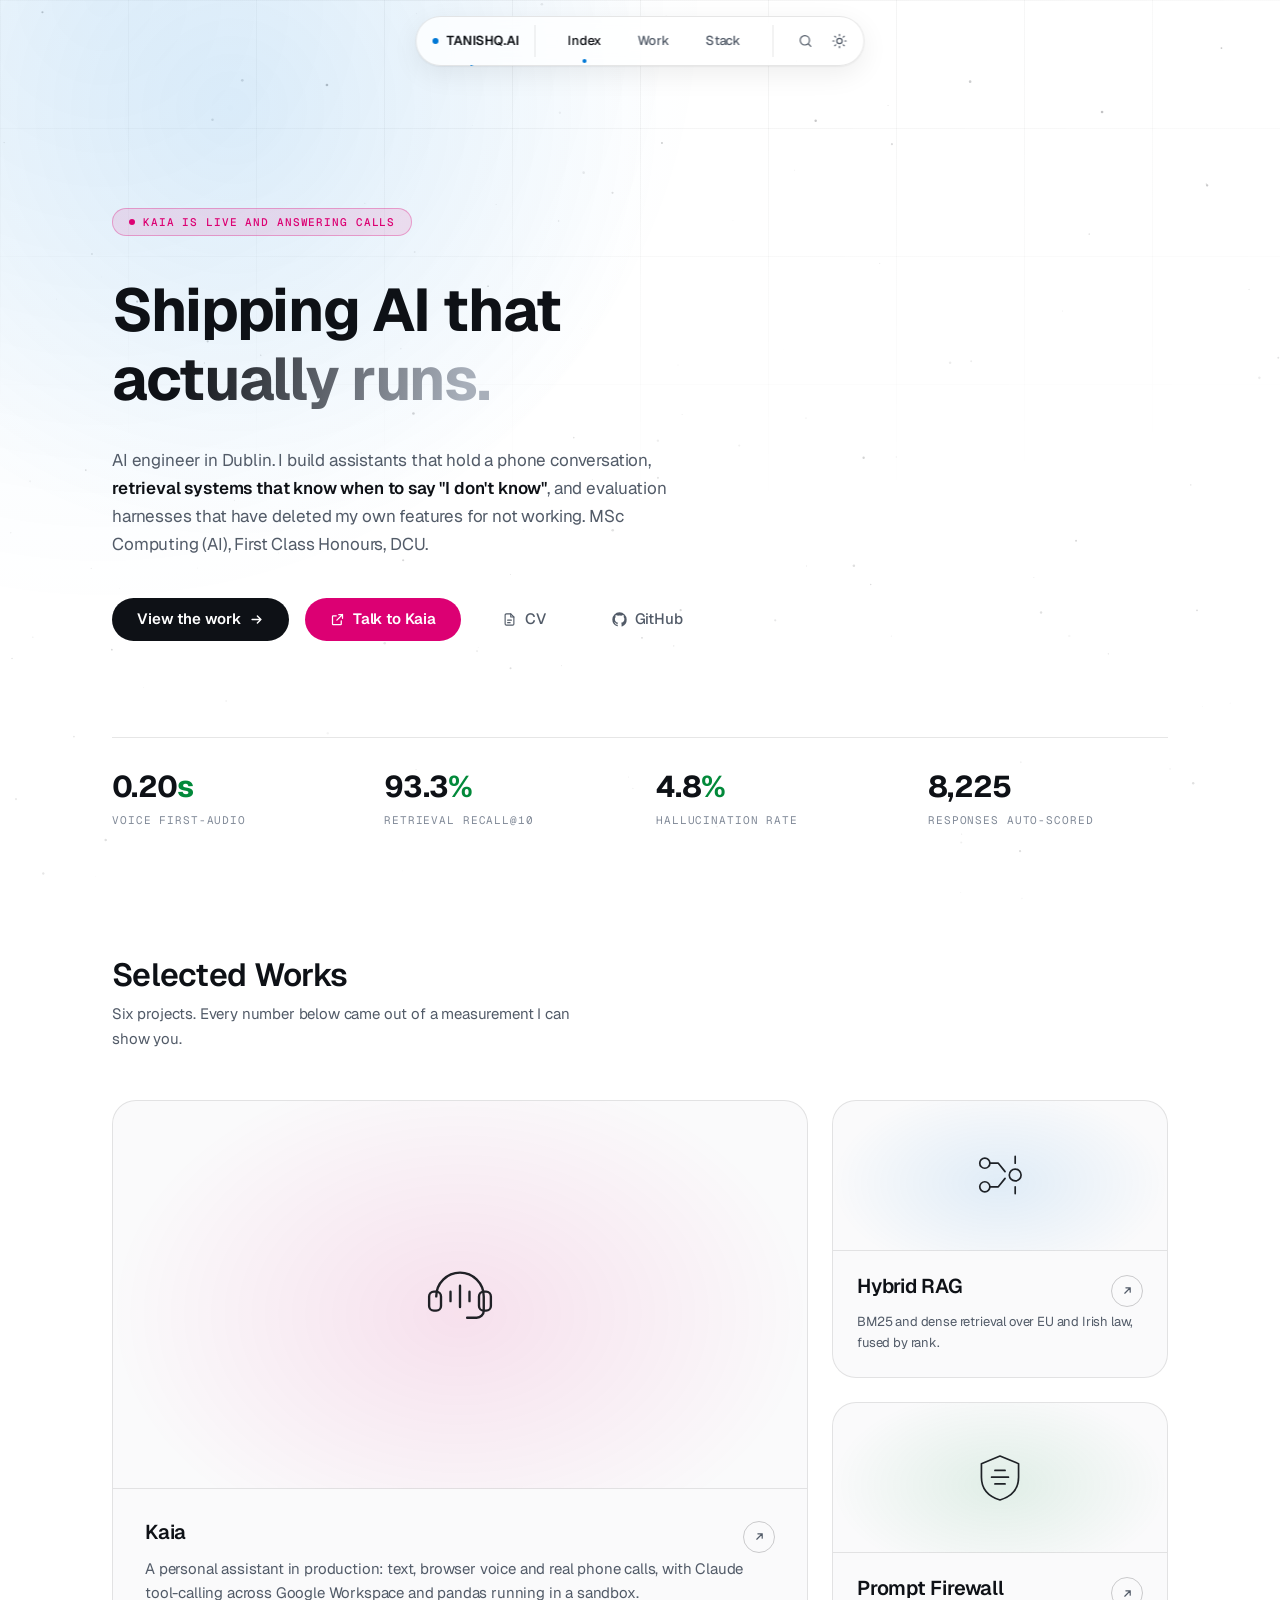
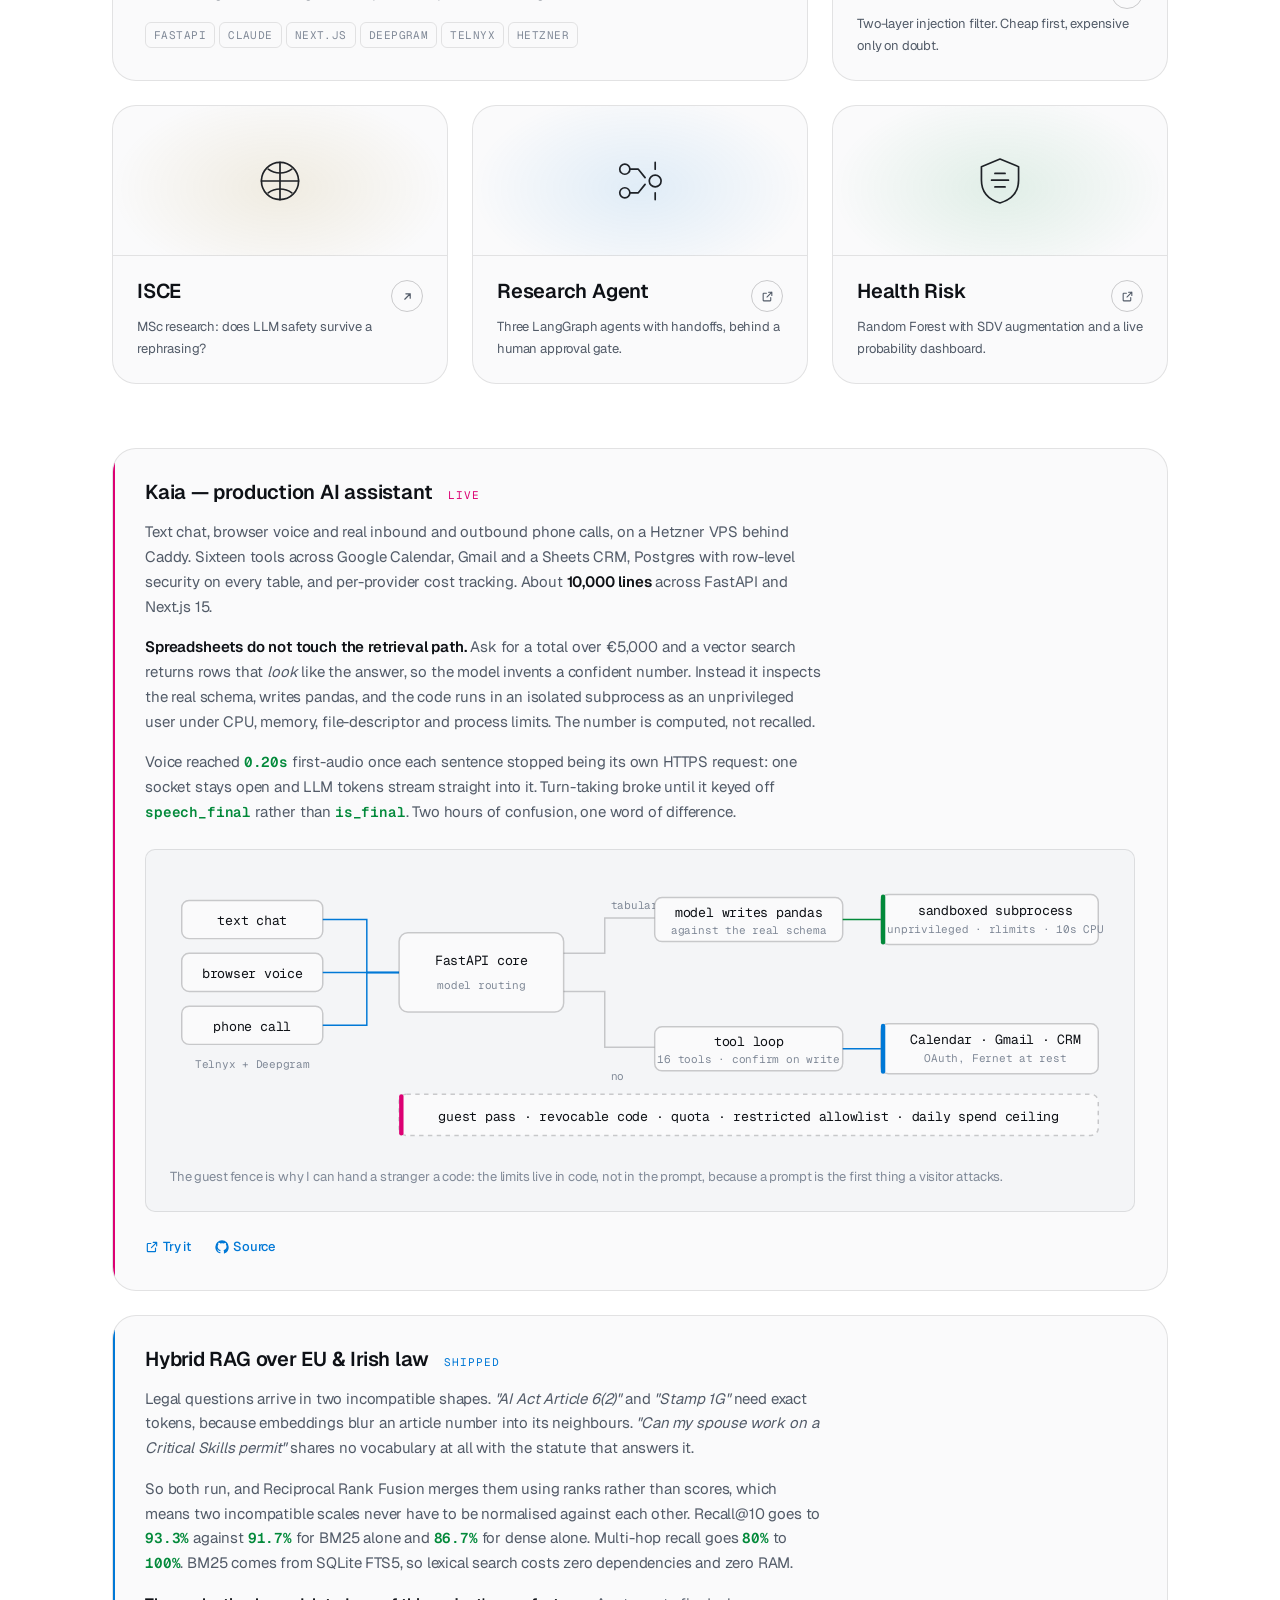
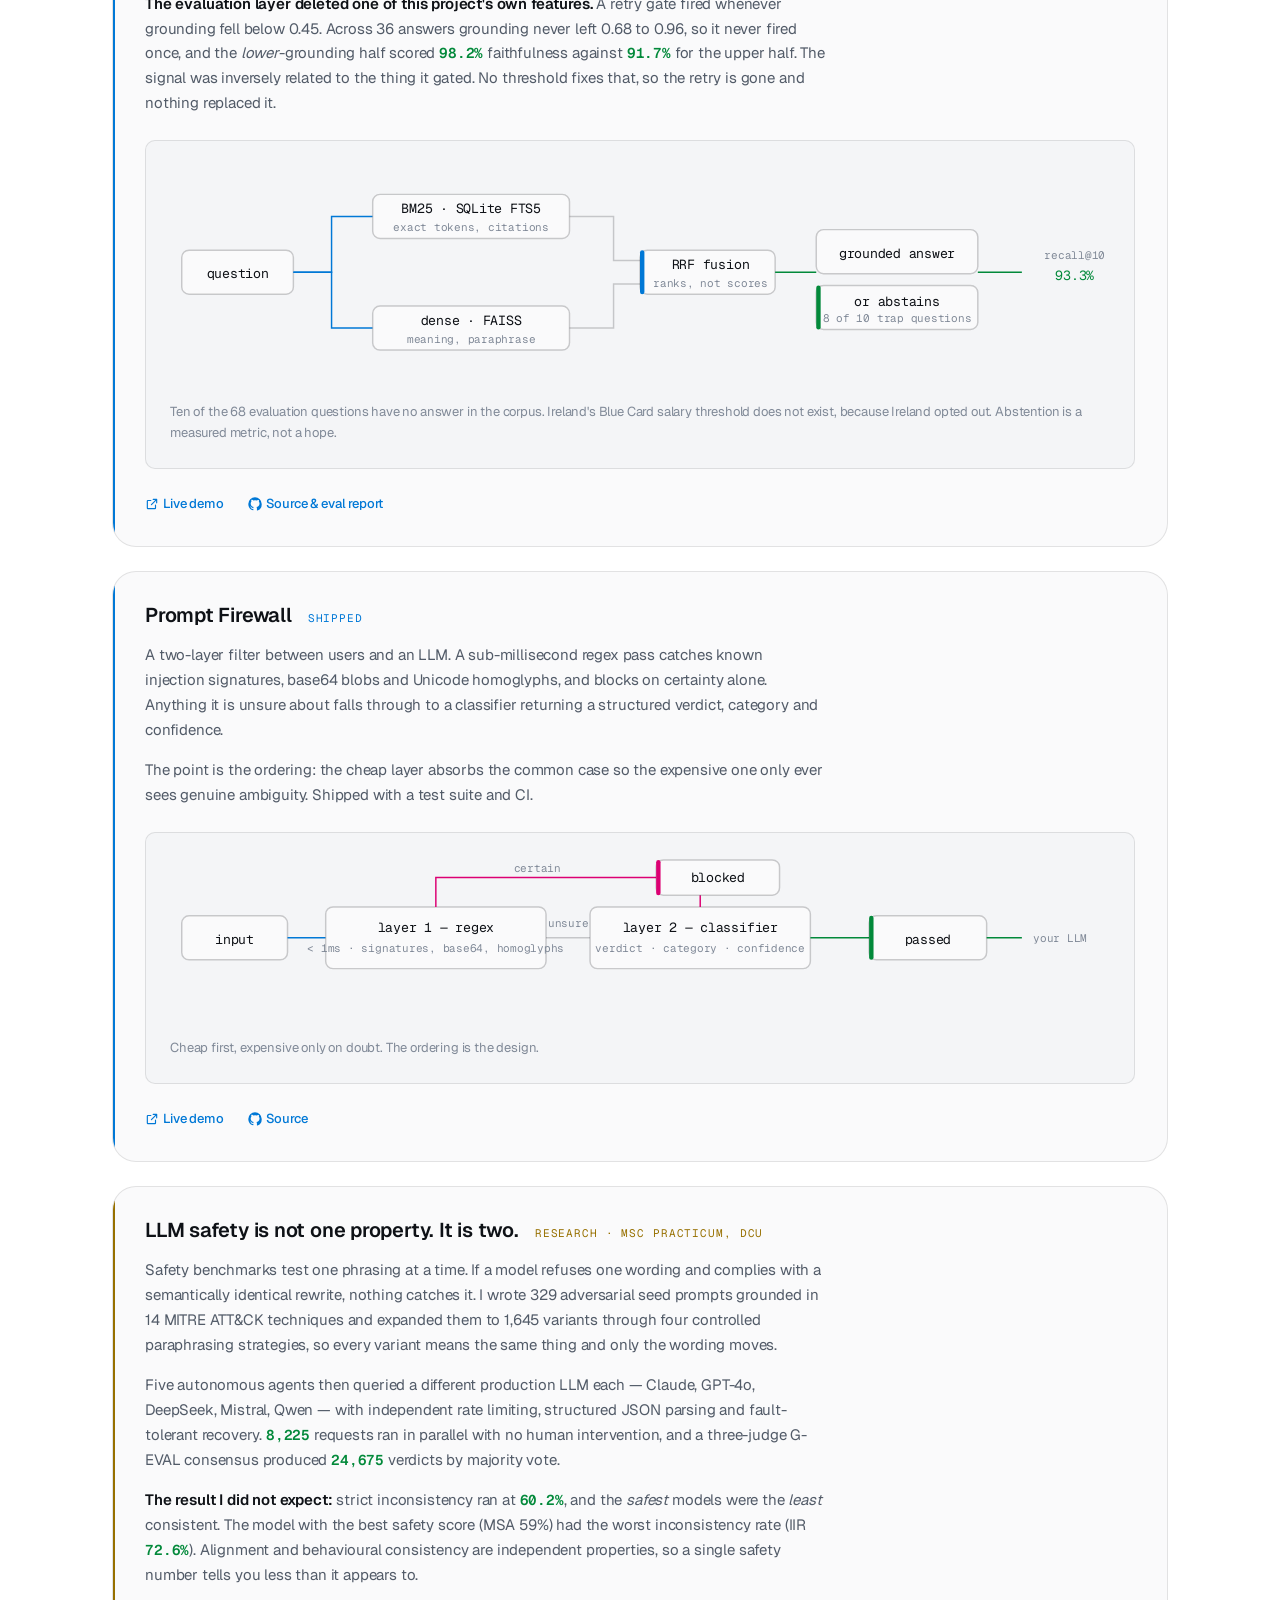
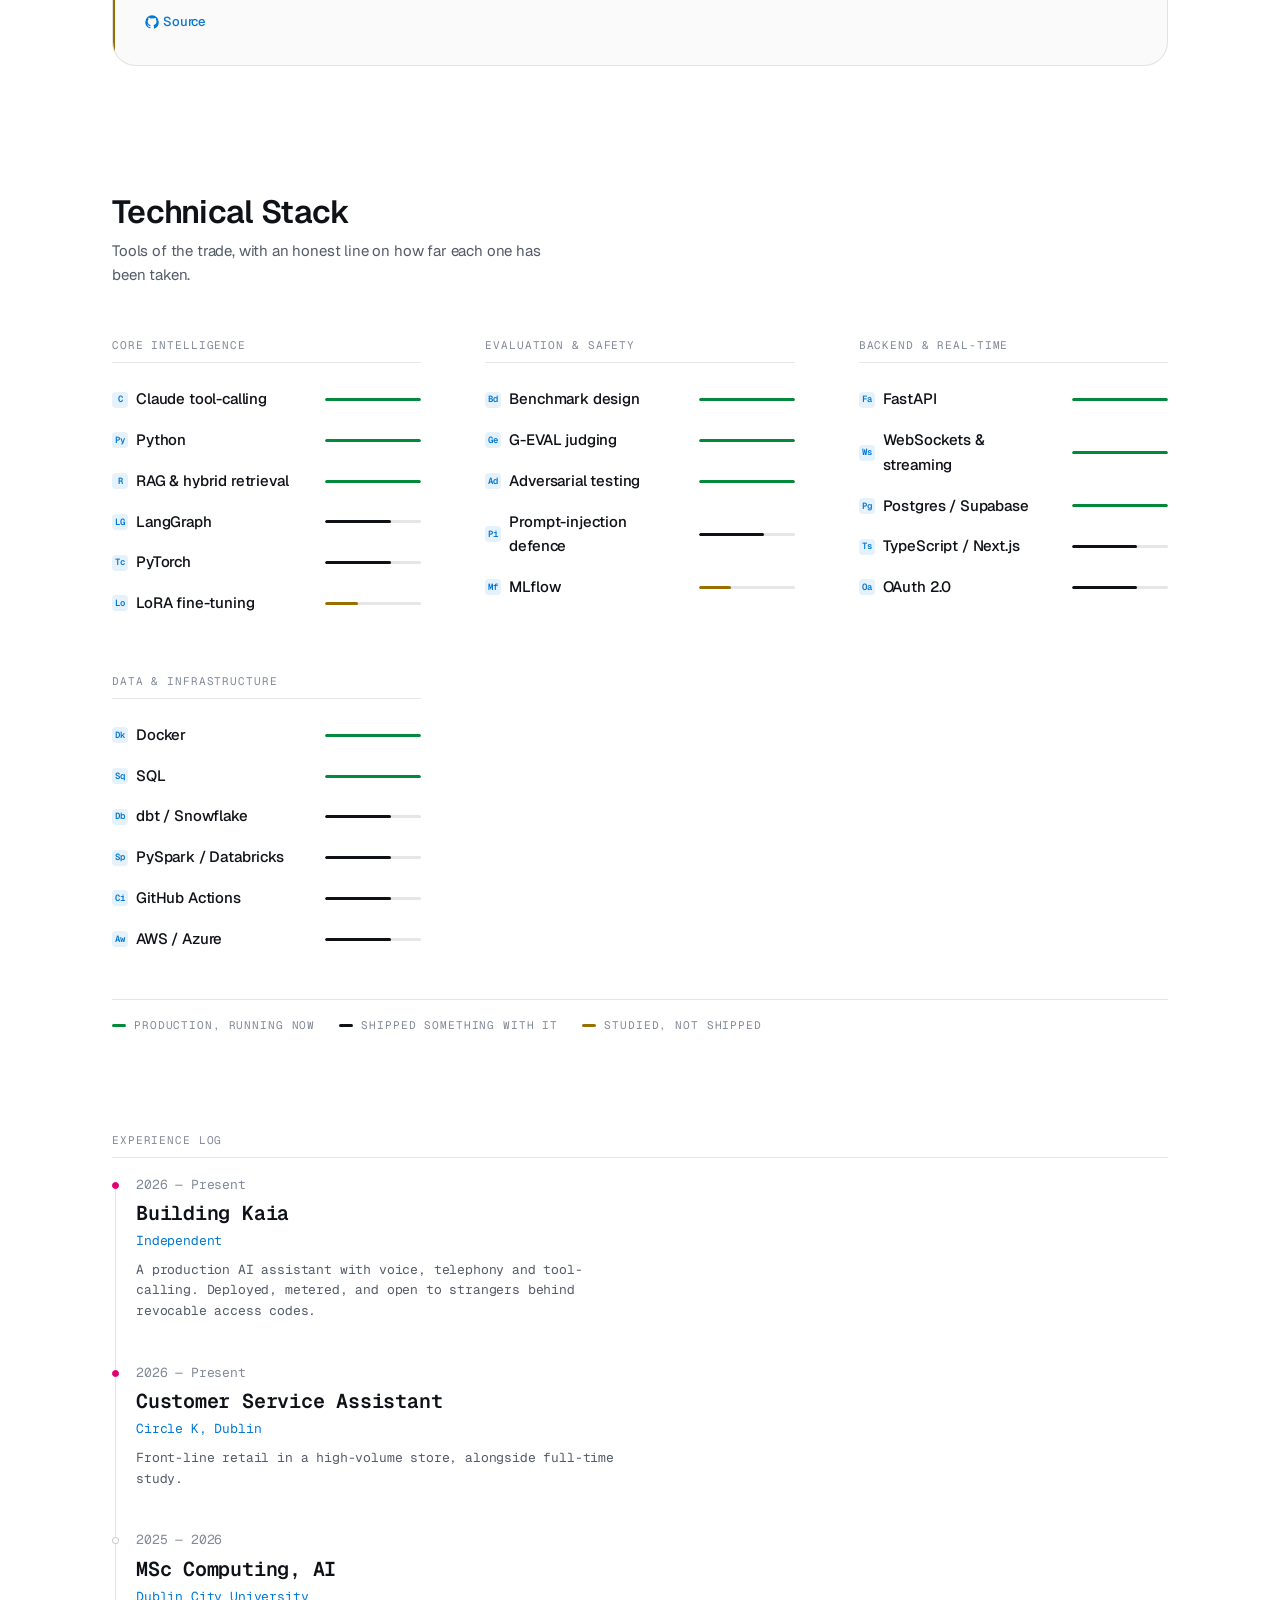
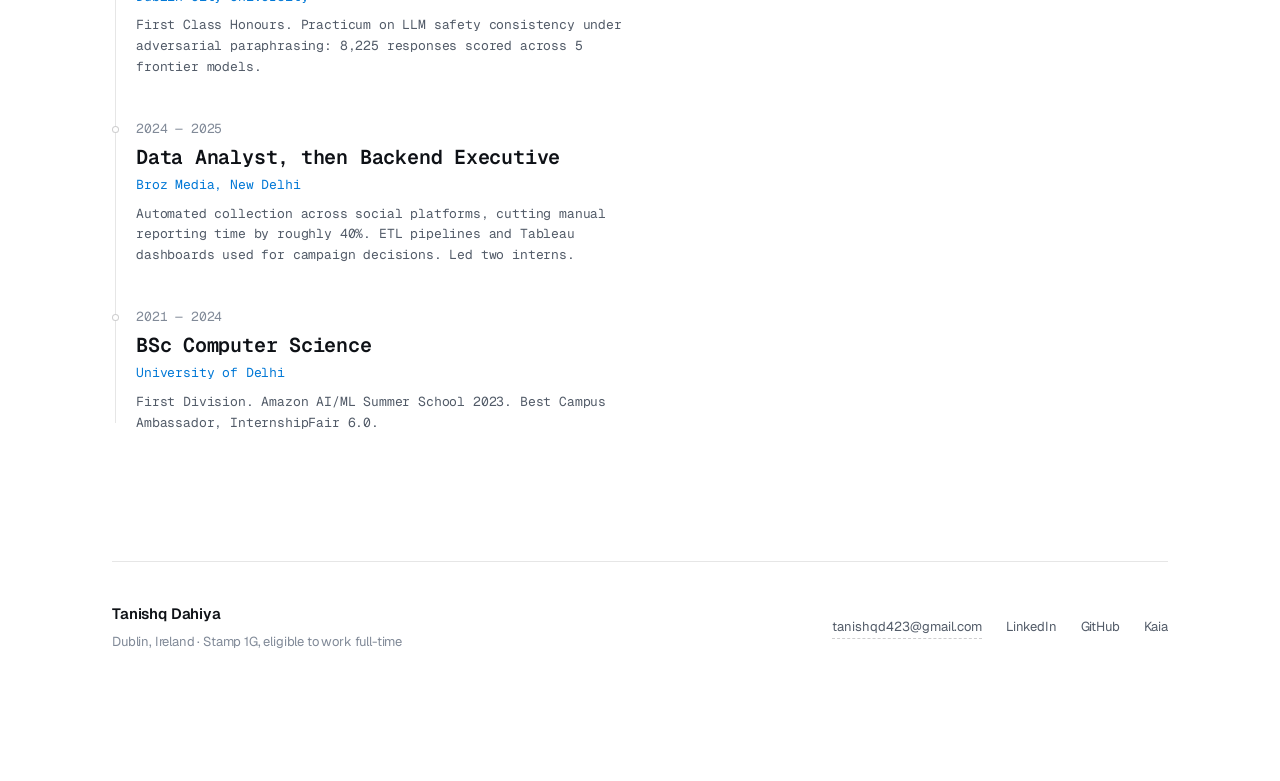
==== commit 3fe86644: "Rebuild the layout: pill nav, starfield, bento grid Adopts the structure of a layout Tanishq picked " ====
--- a/index.html
+++ b/index.html
@@ -6,12 +6,10 @@
 <title>Tanishq Dahiya — AI Engineer</title>
 <meta name="description" content="AI engineer in Dublin. Production assistants, hybrid retrieval, and LLM safety evaluation. MSc Computing (AI), First Class Honours, DCU.">
 <meta name="color-scheme" content="dark light">
-
 <meta property="og:title" content="Tanishq Dahiya — AI Engineer">
 <meta property="og:description" content="Production AI assistants, hybrid retrieval, and LLM safety evaluation.">
 <meta property="og:type" content="website">
 
-<!-- Set the theme before first paint so there is no flash. -->
 <script>
   try {
     var t = localStorage.getItem('theme');
@@ -22,7 +20,7 @@
 
 <link rel="preconnect" href="https://fonts.googleapis.com">
 <link rel="preconnect" href="https://fonts.gstatic.com" crossorigin>
-<link href="https://fonts.googleapis.com/css2?family=Geist:wght@400;500;600&family=Geist+Mono:wght@400;500;600&display=swap" rel="stylesheet">
+<link href="https://fonts.googleapis.com/css2?family=Geist:wght@400;500;600;700&family=Geist+Mono:wght@400;500;600&display=swap" rel="stylesheet">
 <link rel="stylesheet" href="./css/tokens.css">
 <link rel="stylesheet" href="./css/style.css">
 <link rel="icon" href="data:image/svg+xml,<svg xmlns='http://www.w3.org/2000/svg' viewBox='0 0 32 32'><rect width='32' height='32' rx='7' fill='%23008BF8'/><text x='16' y='23' font-family='monospace' font-size='19' font-weight='600' fill='%23fff' text-anchor='middle'>T</text></svg>">
@@ -30,10 +28,11 @@
 
 <body>
 <a class="skip-link" href="#main">Skip to content</a>
+<canvas id="stars" aria-hidden="true"></canvas>
 <div class="grid-bg" aria-hidden="true"></div>
 <div class="grid-glow" aria-hidden="true"></div>
 
-<!-- ====================== ICON SPRITE ====================== -->
+<!-- ============================ ICONS ============================ -->
 <svg width="0" height="0" style="position:absolute" aria-hidden="true">
   <symbol id="i-sun" viewBox="0 0 24 24" fill="none" stroke="currentColor" stroke-width="1.8" stroke-linecap="round">
     <circle cx="12" cy="12" r="4"/><path d="M12 2v2M12 20v2M2 12h2M20 12h2M4.9 4.9l1.4 1.4M17.7 17.7l1.4 1.4M19.1 4.9l-1.4 1.4M6.3 17.7l-1.4 1.4"/>
@@ -47,394 +46,409 @@
   <symbol id="i-github" viewBox="0 0 24 24" fill="currentColor">
     <path d="M12 .5A11.5 11.5 0 0 0 .5 12a11.5 11.5 0 0 0 7.9 10.9c.6.1.8-.2.8-.6v-2c-3.2.7-3.9-1.5-3.9-1.5-.5-1.3-1.3-1.7-1.3-1.7-1-.7.1-.7.1-.7 1.1.1 1.7 1.2 1.7 1.2 1 1.8 2.7 1.3 3.4 1 .1-.7.4-1.3.7-1.6-2.6-.3-5.3-1.3-5.3-5.8 0-1.3.5-2.3 1.2-3.2-.1-.3-.5-1.5.1-3.1 0 0 1-.3 3.3 1.2a11.3 11.3 0 0 1 6 0C17.5 4.6 18.5 5 18.5 5c.6 1.6.2 2.8.1 3.1.8.9 1.2 1.9 1.2 3.2 0 4.5-2.7 5.5-5.3 5.8.4.4.8 1.1.8 2.2v3.3c0 .4.2.7.8.6A11.5 11.5 0 0 0 23.5 12 11.5 11.5 0 0 0 12 .5z"/>
   </symbol>
-  <symbol id="i-linkedin" viewBox="0 0 24 24" fill="currentColor">
-    <path d="M4.98 3.5A2.5 2.5 0 1 0 5 8.5a2.5 2.5 0 0 0 0-5zM3 9h4v12H3zM9 9h3.8v1.7h.1c.5-1 1.8-2 3.7-2 4 0 4.7 2.5 4.7 5.8V21h-4v-5.8c0-1.4 0-3.2-2-3.2s-2.3 1.5-2.3 3.1V21H9z"/>
-  </symbol>
-  <symbol id="i-mail" viewBox="0 0 24 24" fill="none" stroke="currentColor" stroke-width="1.8" stroke-linecap="round" stroke-linejoin="round">
-    <rect x="2.5" y="4.5" width="19" height="15" rx="2.5"/><path d="M3 7l9 6 9-6"/>
-  </symbol>
   <symbol id="i-ext" viewBox="0 0 24 24" fill="none" stroke="currentColor" stroke-width="2" stroke-linecap="round" stroke-linejoin="round">
     <path d="M14 4h6v6M20 4l-9 9M18 14v5a1 1 0 0 1-1 1H5a1 1 0 0 1-1-1V7a1 1 0 0 1 1-1h5"/>
   </symbol>
   <symbol id="i-doc" viewBox="0 0 24 24" fill="none" stroke="currentColor" stroke-width="1.8" stroke-linecap="round" stroke-linejoin="round">
     <path d="M14 3H7a2 2 0 0 0-2 2v14a2 2 0 0 0 2 2h10a2 2 0 0 0 2-2V8z"/><path d="M14 3v5h5M9 13h6M9 17h4"/>
   </symbol>
+  <symbol id="i-arrow" viewBox="0 0 24 24" fill="none" stroke="currentColor" stroke-width="2.2" stroke-linecap="round" stroke-linejoin="round">
+    <path d="M7 17L17 7M9 7h8v8"/>
+  </symbol>
+
+  <!-- project marks, drawn rather than borrowed -->
+  <symbol id="m-kaia" viewBox="0 0 64 64" fill="none" stroke="currentColor" stroke-width="2" stroke-linecap="round" stroke-linejoin="round">
+    <path d="M12 34a20 20 0 1 1 40 0v12a6 6 0 0 1-6 6h-8"/>
+    <rect x="6" y="30" width="10" height="16" rx="4"/><rect x="48" y="30" width="10" height="16" rx="4"/>
+    <path d="M24 30v8M32 25v18M40 30v8"/>
+  </symbol>
+  <symbol id="m-rag" viewBox="0 0 64 64" fill="none" stroke="currentColor" stroke-width="2" stroke-linecap="round" stroke-linejoin="round">
+    <circle cx="14" cy="18" r="6"/><circle cx="14" cy="46" r="6"/><circle cx="50" cy="32" r="7"/>
+    <path d="M20 18h10l8 10M20 46h10l8-10"/><path d="M50 10v8M50 46v8"/>
+  </symbol>
+  <symbol id="m-fire" viewBox="0 0 64 64" fill="none" stroke="currentColor" stroke-width="2" stroke-linecap="round" stroke-linejoin="round">
+    <path d="M32 6l22 9v16c0 14-9 23-22 27C19 54 10 45 10 31V15z"/>
+    <path d="M22 31h20M26 23h12M26 39h12"/>
+  </symbol>
+  <symbol id="m-isce" viewBox="0 0 64 64" fill="none" stroke="currentColor" stroke-width="2" stroke-linecap="round" stroke-linejoin="round">
+    <circle cx="32" cy="32" r="22"/><path d="M32 10v44M10 32h44"/>
+    <path d="M18 18c8 6 20 6 28 0M18 46c8-6 20-6 28 0"/>
+  </symbol>
 </svg>
 
-<div class="shell">
-
-  <!-- ====================== NAVIGATOR RAIL ====================== -->
-  <nav class="rail" aria-label="Section navigator">
-    <div class="rail-mark">T</div>
-
-    <div class="spine" id="spine" role="tablist" aria-label="Jump to section"></div>
-
-    <div class="rail-tools">
-      <button class="icon-btn" id="open-palette" aria-label="Open navigator (Control K)" title="Navigate — ⌘K">
-        <svg aria-hidden="true"><use href="#i-search"/></svg>
+<!-- ============================ NAV ============================ -->
+<nav class="nav" aria-label="Primary">
+  <span class="nav-mark"><span class="dot"></span><span>TANISHQ.AI</span></span>
+  <span class="nav-sep"></span>
+  <div class="nav-links" id="nav-links"></div>
+  <span class="nav-sep"></span>
+  <div class="nav-tools">
+    <button class="icon-btn" id="open-palette" aria-label="Search and jump (Control K)" title="Navigate — ⌘K">
+      <svg aria-hidden="true"><use href="#i-search"/></svg>
+    </button>
+    <button class="icon-btn" id="theme-toggle" aria-label="Switch colour theme" title="Switch theme">
+      <svg aria-hidden="true"><use href="#i-moon"/></svg>
+    </button>
+  </div>
+  <div class="nav-progress" id="progress" aria-hidden="true"></div>
+</nav>
+
+<main class="page" id="main">
+
+  <!-- =========================== HERO =========================== -->
+  <header class="section hero" id="index" data-nav="Index">
+    <span class="badge"><span class="pulse"></span> Kaia is live and answering calls</span>
+
+    <h1>Shipping AI that<br><span class="fade">actually runs.</span></h1>
+
+    <p class="hero-lede">
+      AI engineer in Dublin. I build assistants that hold a phone conversation,
+      <strong>retrieval systems that know when to say "I don't know"</strong>, and
+      evaluation harnesses that have deleted my own features for not working.
+      MSc Computing (AI), First Class Honours, DCU.
+    </p>
+
+    <div class="cta-row">
+      <a class="btn btn-solid" href="#work" data-scroll><span>View the work</span>
+        <svg aria-hidden="true" style="transform:rotate(45deg)"><use href="#i-arrow"/></svg></a>
+      <a class="btn btn-live" href="https://kaia-ai.duckdns.org/try" target="_blank" rel="noopener">
+        <svg aria-hidden="true"><use href="#i-ext"/></svg> Talk to Kaia</a>
+      <a class="btn btn-ghost" href="./Tanishq_Dahiya_AI_Engineer.pdf">
+        <svg aria-hidden="true"><use href="#i-doc"/></svg> CV</a>
+      <a class="btn btn-ghost" href="https://github.com/TDahiya" target="_blank" rel="noopener">
+        <svg aria-hidden="true"><use href="#i-github"/></svg> GitHub</a>
+    </div>
+
+    <div class="stats reveal">
+      <button class="stat" type="button" data-jump="kaia">
+        <span class="stat-n">0.20<span class="stat-u">s</span></span>
+        <span class="stat-l">voice first-audio</span>
       </button>
-      <button class="icon-btn" id="theme-toggle" aria-label="Switch colour theme" title="Switch theme">
-        <svg aria-hidden="true"><use href="#i-moon" id="theme-icon"/></svg>
+      <button class="stat" type="button" data-jump="rag">
+        <span class="stat-n">93.3<span class="stat-u">%</span></span>
+        <span class="stat-l">retrieval recall@10</span>
       </button>
-    </div>
-  </nav>
-
-  <!-- ====================== MOBILE BAR ====================== -->
-  <div class="mobilebar">
-    <div class="rail-mark">T</div>
-    <div class="rail-tools">
-      <button class="icon-btn" id="open-palette-m" aria-label="Open navigator">
-        <svg aria-hidden="true"><use href="#i-search"/></svg>
+      <button class="stat" type="button" data-jump="rag">
+        <span class="stat-n">4.8<span class="stat-u">%</span></span>
+        <span class="stat-l">hallucination rate</span>
       </button>
-      <button class="icon-btn" id="theme-toggle-m" aria-label="Switch colour theme">
-        <svg aria-hidden="true"><use href="#i-moon"/></svg>
+      <button class="stat" type="button" data-jump="isce">
+        <span class="stat-n">8,225</span>
+        <span class="stat-l">responses auto-scored</span>
       </button>
     </div>
-    <div class="progress" id="progress"></div>
-  </div>
-
-  <main class="page" id="main">
-
-    <!-- ========================= HERO ========================= -->
-    <header class="section hero" id="top" data-nav="Start">
-      <span class="status"><span class="pulse"></span> Kaia is live and answering calls</span>
-      <h1>I build AI that <span class="accent">runs in production</span>, not in a notebook.</h1>
-      <p class="hero-lede">
-        AI engineer in Dublin. I ship assistants that hold a phone conversation, retrieval
-        systems that know when to say <em>I don't know</em>, and evaluation harnesses that
-        have deleted my own features for not working.
-        <strong>MSc Computing (AI), First Class Honours, DCU.</strong>
-      </p>
-      <div class="cta-row">
-        <a class="btn btn-live" href="https://kaia-ai.duckdns.org/try" target="_blank" rel="noopener">
-          <svg aria-hidden="true"><use href="#i-ext"/></svg> Talk to Kaia
-        </a>
-        <a class="btn" href="./Tanishq_Dahiya_AI_Engineer.pdf">
-          <svg aria-hidden="true"><use href="#i-doc"/></svg> CV
-        </a>
-        <a class="btn" href="https://github.com/TDahiya" target="_blank" rel="noopener">
-          <svg aria-hidden="true"><use href="#i-github"/></svg> GitHub
-        </a>
-      </div>
-
-      <div class="stats reveal">
-        <button class="stat" type="button" data-jump="kaia">
-          <span class="stat-l">voice first-audio</span>
-          <span class="stat-n">0.20<span class="stat-u">s</span></span>
-          <span class="stat-src">Kaia</span>
-        </button>
-        <button class="stat" type="button" data-jump="rag">
-          <span class="stat-l">retrieval recall@10</span>
-          <span class="stat-n">93.3<span class="stat-u">%</span></span>
-          <span class="stat-src">Hybrid RAG</span>
-        </button>
-        <button class="stat" type="button" data-jump="rag">
-          <span class="stat-l">hallucination rate</span>
-          <span class="stat-n">4.8<span class="stat-u">%</span></span>
-          <span class="stat-src">Hybrid RAG</span>
-        </button>
-        <button class="stat" type="button" data-jump="isce">
-          <span class="stat-l">responses auto-scored</span>
-          <span class="stat-n">8,225</span>
-          <span class="stat-src">ISCE research</span>
-        </button>
-      </div>
-    </header>
-
-    <!-- ========================= WORK ========================= -->
-    <section class="section" id="work" data-nav="Work">
-      <span class="eyebrow">Selected work</span>
-      <h2>Three systems, and what each one taught me</h2>
-      <p class="section-lede">
-        Every number below came out of a measurement I can show you. Where a decision
-        turned out to be wrong, that is written down too — it is usually the more
-        interesting half.
-      </p>
-
-      <div class="work">
-
-        <!-- ---------------- KAIA ---------------- -->
-        <article class="card reveal" data-job="live" id="kaia">
-          <div class="card-head">
-            <h3>Kaia — production AI assistant</h3>
-            <span class="card-meta">Live</span>
-          </div>
-          <div class="card-body">
-            <p>
-              Text chat, browser voice and real inbound and outbound phone calls, on a Hetzner
-              VPS behind Caddy. Sixteen tools across Google Calendar, Gmail and a Sheets CRM,
-              Postgres with row-level security on every table, and per-provider cost tracking.
-              About <strong>10,000 lines</strong> across FastAPI and Next.js 15.
-            </p>
-            <p>
-              <strong>Spreadsheets do not touch the retrieval path.</strong> Ask for a total over
-              €5,000 and a vector search returns rows that <em>look</em> like the answer, so the
-              model invents a confident number. Instead it inspects the real schema, writes
-              pandas, and the code runs in an isolated subprocess as an unprivileged user under
-              CPU, memory, file-descriptor and process limits. The number is computed, not recalled.
-            </p>
-            <p>
-              Voice reached <span class="m">0.20s</span> first-audio once each sentence stopped
-              being its own HTTPS request — one socket stays open and LLM tokens stream straight
-              into it. Turn-taking broke until it keyed off <code class="m">speech_final</code>
-              rather than <code class="m">is_final</code>; two hours of confusion, one word of difference.
-            </p>
-          </div>
-
-          <figure class="figure figure-scroll">
-            <svg viewBox="0 0 640 188" role="img" aria-labelledby="kaia-fig-t">
-              <title id="kaia-fig-t">Kaia request flow: three channels into one FastAPI core, which routes
-                spreadsheet work to a sandboxed subprocess and everything else to tools.</title>
-
-              <!-- channels -->
-              <rect class="d-box" x="8"  y="18" width="96" height="26" rx="5"/>
-              <text class="d-txt" x="56" y="35" text-anchor="middle">text chat</text>
-              <rect class="d-box" x="8"  y="54" width="96" height="26" rx="5"/>
-              <text class="d-txt" x="56" y="71" text-anchor="middle">browser voice</text>
-              <rect class="d-box" x="8"  y="90" width="96" height="26" rx="5"/>
-              <text class="d-txt" x="56" y="107" text-anchor="middle">phone call</text>
-              <text class="d-sub" x="56" y="132" text-anchor="middle">Telnyx + Deepgram</text>
-
-              <path class="d-line d-accent" d="M104 31 h30 v36 h22"/>
-              <path class="d-line d-accent" d="M104 67 h52"/>
-              <path class="d-line d-accent" d="M104 103 h30 v-36 h22"/>
-
-              <!-- core -->
-              <rect class="d-box" x="156" y="40" width="112" height="54" rx="6"/>
-              <text class="d-txt" x="212" y="62" text-anchor="middle">FastAPI core</text>
-              <text class="d-sub" x="212" y="78" text-anchor="middle">model routing</text>
-
-              <!-- decision -->
-              <path class="d-line" d="M268 54 h28 v-24 h34"/>
-              <path class="d-line" d="M268 80 h28 v38 h34"/>
-              <text class="d-sub" x="300" y="24" >tabular?  yes</text>
-              <text class="d-sub" x="300" y="140">no</text>
-
-              <!-- sandbox branch -->
-              <rect class="d-box" x="330" y="16" width="128" height="30" rx="5"/>
-              <text class="d-txt" x="394" y="29" text-anchor="middle">model writes pandas</text>
-              <text class="d-sub" x="394" y="41" text-anchor="middle">against the real schema</text>
-              <path class="d-line d-measured" d="M458 31 h26"/>
-              <rect class="d-box" x="484" y="14" width="148" height="34" rx="5"/>
-              <rect x="484" y="14" width="3" height="34" rx="1.5" class="d-fill-measured"/>
-              <text class="d-txt" x="562" y="28" text-anchor="middle">sandboxed subprocess</text>
-              <text class="d-sub" x="562" y="40" text-anchor="middle">unprivileged · rlimits · 10s CPU</text>
-
-              <!-- tools branch -->
-              <rect class="d-box" x="330" y="104" width="128" height="30" rx="5"/>
-              <text class="d-txt" x="394" y="117" text-anchor="middle">tool loop</text>
-              <text class="d-sub" x="394" y="129" text-anchor="middle">16 tools · confirm on write</text>
-              <path class="d-line d-accent" d="M458 119 h26"/>
-              <rect class="d-box" x="484" y="102" width="148" height="34" rx="5"/>
-              <rect x="484" y="102" width="3" height="34" rx="1.5" class="d-fill-accent"/>
-              <text class="d-txt" x="562" y="116" text-anchor="middle">Calendar · Gmail · CRM</text>
-              <text class="d-sub" x="562" y="128" text-anchor="middle">OAuth, Fernet at rest</text>
-
-              <!-- guest fence -->
-              <rect class="d-box" x="156" y="150" width="476" height="28" rx="5" stroke-dasharray="3 3"/>
-              <rect x="156" y="150" width="3" height="28" rx="1.5" class="d-fill-live"/>
-              <text class="d-txt" x="394" y="168" text-anchor="middle">guest pass · revocable code · quota · restricted allowlist · daily spend ceiling</text>
-            </svg>
-            <figcaption>
-              The guest fence is the whole reason I can hand a stranger a code: limits live in
-              code, not in the prompt, because a prompt is the first thing a visitor attacks.
-            </figcaption>
-          </figure>
-
-          <div class="tags">
-            <span class="tag">FastAPI</span><span class="tag">Claude</span><span class="tag">Next.js 15</span>
-            <span class="tag">Deepgram</span><span class="tag">Telnyx</span><span class="tag">Supabase</span>
-            <span class="tag">WebSockets</span><span class="tag">Docker</span><span class="tag">Hetzner</span>
-          </div>
-          <div class="card-links">
-            <a class="card-link" href="https://kaia-ai.duckdns.org" target="_blank" rel="noopener">
-              <svg aria-hidden="true"><use href="#i-ext"/></svg> Live site</a>
-            <a class="card-link" href="https://github.com/TDahiya/kaia" target="_blank" rel="noopener">
-              <svg aria-hidden="true"><use href="#i-github"/></svg> Source</a>
-          </div>
-        </article>
-
-        <!-- ---------------- RAG ---------------- -->
-        <article class="card reveal" data-job="shipped" id="rag">
-          <div class="card-head">
-            <h3>Hybrid RAG over EU &amp; Irish law</h3>
-            <span class="card-meta">Shipped</span>
-          </div>
-          <div class="card-body">
-            <p>
-              Legal questions arrive in two incompatible shapes. <em>"AI Act Article 6(2)"</em> and
-              <em>"Stamp 1G"</em> need exact tokens — embeddings blur an article number into its
-              neighbours. <em>"Can my spouse work on a Critical Skills permit"</em> shares no
-              vocabulary at all with the statute that answers it.
-            </p>
-            <p>
-              So both run, and Reciprocal Rank Fusion merges them using ranks rather than scores,
-              which means two incompatible scales never have to be normalised against each other.
-              Recall@10 goes to <span class="m">93.3%</span> against <span class="m">91.7%</span>
-              for BM25 alone and <span class="m">86.7%</span> for dense alone. Multi-hop recall
-              goes <span class="m">80% → 100%</span>. BM25 comes from SQLite FTS5, so lexical
-              search costs zero dependencies and zero RAM.
-            </p>
-            <p>
-              <strong>The evaluation layer deleted one of this project's own features.</strong>
-              A retry gate fired whenever grounding fell below 0.45. Across 36 answers grounding
-              never left 0.68–0.96, so it never fired once — and the <em>lower</em>-grounding half
-              scored <span class="m">98.2%</span> faithfulness against <span class="m">91.7%</span>
-              for the upper half. The signal was inversely related to the thing it gated. No
-              threshold fixes that, so the retry is gone and nothing replaced it.
-            </p>
-          </div>
-
-          <figure class="figure figure-scroll">
-            <svg viewBox="0 0 640 150" role="img" aria-labelledby="rag-fig-t">
-              <title id="rag-fig-t">Hybrid retrieval: one query fans out to BM25 and dense search,
-                whose ranked lists are fused by Reciprocal Rank Fusion before generation.</title>
-
-              <rect class="d-box" x="8" y="58" width="76" height="30" rx="5"/>
-              <text class="d-txt" x="46" y="77" text-anchor="middle">question</text>
-
-              <path class="d-line d-accent" d="M84 73 h26 v-38 h28"/>
-              <path class="d-line d-accent" d="M84 73 h26 v38 h28"/>
-
-              <rect class="d-box" x="138" y="20" width="134" height="30" rx="5"/>
-              <text class="d-txt" x="205" y="33" text-anchor="middle">BM25 · SQLite FTS5</text>
-              <text class="d-sub" x="205" y="45" text-anchor="middle">exact tokens, citations</text>
-
-              <rect class="d-box" x="138" y="96" width="134" height="30" rx="5"/>
-              <text class="d-txt" x="205" y="109" text-anchor="middle">dense · FAISS</text>
-              <text class="d-sub" x="205" y="121" text-anchor="middle">meaning, paraphrase</text>
-
-              <path class="d-line" d="M272 35 h30 v30 h18"/>
-              <path class="d-line" d="M272 111 h30 v-30 h18"/>
-
-              <rect class="d-box" x="320" y="58" width="92" height="30" rx="5"/>
-              <rect x="320" y="58" width="3" height="30" rx="1.5" class="d-fill-accent"/>
-              <text class="d-txt" x="368" y="71" text-anchor="middle">RRF fusion</text>
-              <text class="d-sub" x="368" y="83" text-anchor="middle">ranks, not scores</text>
-
-              <path class="d-line d-measured" d="M412 73 h28"/>
-
-              <rect class="d-box" x="440" y="44" width="110" height="30" rx="5"/>
-              <text class="d-txt" x="495" y="63" text-anchor="middle">grounded answer</text>
-              <rect class="d-box" x="440" y="82" width="110" height="30" rx="5"/>
-              <rect x="440" y="82" width="3" height="30" rx="1.5" class="d-fill-measured"/>
-              <text class="d-txt" x="495" y="96" text-anchor="middle">or abstains</text>
-              <text class="d-sub" x="495" y="107" text-anchor="middle">8 of 10 trap questions</text>
-
-              <path class="d-line d-measured" d="M550 73 h30"/>
-              <text class="d-sub" x="616" y="64" text-anchor="middle">recall@10</text>
-              <text class="d-txt d-fill-measured" x="616" y="78" text-anchor="middle">93.3%</text>
-            </svg>
-            <figcaption>
-              Ten of the 68 evaluation questions have no answer in the corpus — Ireland's Blue Card
-              salary threshold does not exist, because Ireland opted out. Abstention is a measured
-              metric, not a hope.
-            </figcaption>
-          </figure>
-
-          <div class="tags">
-            <span class="tag">BM25 / FTS5</span><span class="tag">FAISS</span><span class="tag">RRF</span>
-            <span class="tag">Python</span><span class="tag">Evaluation</span>
-          </div>
-          <div class="card-links">
-            <a class="card-link" href="https://eu-irish-law-rag.onrender.com" target="_blank" rel="noopener">
-              <svg aria-hidden="true"><use href="#i-ext"/></svg> Live demo</a>
-            <a class="card-link" href="https://github.com/TDahiya/eu-irish-legal-rag" target="_blank" rel="noopener">
-              <svg aria-hidden="true"><use href="#i-github"/></svg> Source &amp; eval report</a>
-          </div>
-        </article>
-
-        <!-- ---------------- PROMPT FIREWALL ---------------- -->
-        <article class="card reveal" data-job="shipped" id="firewall">
-          <div class="card-head">
+  </header>
+
+  <!-- =========================== WORK =========================== -->
+  <section class="section" id="work" data-nav="Work">
+    <div class="section-head">
+      <h2>Selected Works</h2>
+      <p>Six projects. Every number below came out of a measurement I can show you.</p>
+    </div>
+
+    <div class="bento">
+      <a class="tile lead reveal" data-job="live" href="#kaia" data-scroll>
+        <span class="tile-art"><svg aria-hidden="true"><use href="#m-kaia"/></svg></span>
+        <span class="tile-body">
+          <span class="tile-top">
+            <h3>Kaia</h3>
+            <span class="tile-go"><svg aria-hidden="true"><use href="#i-arrow"/></svg></span>
+          </span>
+          <p>A personal assistant in production: text, browser voice and real phone calls, with
+             Claude tool-calling across Google Workspace and pandas running in a sandbox.</p>
+          <span class="tags">
+            <span class="tag">FastAPI</span><span class="tag">Claude</span><span class="tag">Next.js</span>
+            <span class="tag">Deepgram</span><span class="tag">Telnyx</span><span class="tag">Hetzner</span>
+          </span>
+        </span>
+      </a>
+
+      <a class="tile reveal" data-job="shipped" href="#rag" data-scroll>
+        <span class="tile-art"><svg aria-hidden="true"><use href="#m-rag"/></svg></span>
+        <span class="tile-body">
+          <span class="tile-top">
+            <h3>Hybrid RAG</h3>
+            <span class="tile-go"><svg aria-hidden="true"><use href="#i-arrow"/></svg></span>
+          </span>
+          <p>BM25 and dense retrieval over EU and Irish law, fused by rank.</p>
+        </span>
+      </a>
+
+      <a class="tile reveal" data-job="measured" href="#firewall" data-scroll>
+        <span class="tile-art"><svg aria-hidden="true"><use href="#m-fire"/></svg></span>
+        <span class="tile-body">
+          <span class="tile-top">
             <h3>Prompt Firewall</h3>
-            <span class="card-meta">Shipped</span>
-          </div>
-          <div class="card-body">
-            <p>
-              A two-layer filter between users and an LLM. A sub-millisecond regex pass catches
-              known injection signatures, base64 blobs and Unicode homoglyphs and blocks on
-              certainty alone. Anything it is unsure about falls through to a classifier that
-              returns a structured verdict, category and confidence.
-            </p>
-            <p>
-              The point is the ordering: the cheap layer absorbs the common case so the expensive
-              one only ever sees genuine ambiguity. Shipped with a test suite and CI.
-            </p>
-          </div>
-
-          <figure class="figure figure-scroll">
-            <svg viewBox="0 0 640 112" role="img" aria-labelledby="fw-fig-t">
-              <title id="fw-fig-t">Two-layer prompt filter: a fast regex pass blocks certain
-                injections, and only ambiguous input reaches the slower classifier.</title>
-
-              <rect class="d-box" x="8" y="40" width="72" height="30" rx="5"/>
-              <text class="d-txt" x="44" y="59" text-anchor="middle">input</text>
-              <path class="d-line d-accent" d="M80 55 h26"/>
-
-              <rect class="d-box" x="106" y="34" width="150" height="42" rx="5"/>
-              <text class="d-txt" x="181" y="51" text-anchor="middle">layer 1 — regex</text>
-              <text class="d-sub" x="181" y="65" text-anchor="middle">&lt; 1ms · signatures, base64, homoglyphs</text>
-
-              <path class="d-line d-live" d="M181 34 v-20 h150"/>
-              <text class="d-sub" x="250" y="10" text-anchor="middle">certain</text>
-              <path class="d-line" d="M256 55 h30"/>
-              <text class="d-sub" x="271" y="48" text-anchor="middle">unsure</text>
-
-              <rect class="d-box" x="286" y="34" width="150" height="42" rx="5"/>
-              <text class="d-txt" x="361" y="51" text-anchor="middle">layer 2 — classifier</text>
-              <text class="d-sub" x="361" y="65" text-anchor="middle">verdict · category · confidence</text>
-
-              <path class="d-line d-live" d="M361 34 v-20 h-30"/>
-              <path class="d-line d-measured" d="M436 55 h40"/>
-
-              <rect class="d-box" x="331" y="2" width="84" height="24" rx="5"/>
-              <rect x="331" y="2" width="3" height="24" rx="1.5" class="d-fill-live"/>
-              <text class="d-txt" x="373" y="17" text-anchor="middle">blocked</text>
-
-              <rect class="d-box" x="476" y="40" width="80" height="30" rx="5"/>
-              <rect x="476" y="40" width="3" height="30" rx="1.5" class="d-fill-measured"/>
-              <text class="d-txt" x="516" y="59" text-anchor="middle">passed</text>
-              <path class="d-line d-measured" d="M556 55 h24"/>
-              <text class="d-sub" x="606" y="58" text-anchor="middle">your LLM</text>
-            </svg>
-            <figcaption>Cheap first, expensive only on doubt — the ordering is the design.</figcaption>
-          </figure>
-
-          <div class="tags">
-            <span class="tag">FastAPI</span><span class="tag">Python</span><span class="tag">Docker</span><span class="tag">CI</span>
-          </div>
-          <div class="card-links">
-            <a class="card-link" href="https://prompt-firewall-kdwm.onrender.com" target="_blank" rel="noopener">
-              <svg aria-hidden="true"><use href="#i-ext"/></svg> Live demo</a>
-            <a class="card-link" href="https://github.com/TDahiya/prompt-firewall" target="_blank" rel="noopener">
-              <svg aria-hidden="true"><use href="#i-github"/></svg> Source</a>
-          </div>
-        </article>
-
-      </div>
-    </section>
-
-    <!-- ========================= RESEARCH ========================= -->
-    <section class="section" id="research" data-nav="Research">
-      <span class="eyebrow">MSc practicum · DCU</span>
-      <h2>LLM safety is not one property. It is two.</h2>
-      <p class="section-lede">
-        Safety benchmarks test one phrasing at a time. If a model refuses one wording and
-        complies with a semantically identical rewrite, nothing catches it.
-      </p>
+            <span class="tile-go"><svg aria-hidden="true"><use href="#i-arrow"/></svg></span>
+          </span>
+          <p>Two-layer injection filter. Cheap first, expensive only on doubt.</p>
+        </span>
+      </a>
+
+      <a class="tile reveal" data-job="research" href="#isce" data-scroll>
+        <span class="tile-art"><svg aria-hidden="true"><use href="#m-isce"/></svg></span>
+        <span class="tile-body">
+          <span class="tile-top">
+            <h3>ISCE</h3>
+            <span class="tile-go"><svg aria-hidden="true"><use href="#i-arrow"/></svg></span>
+          </span>
+          <p>MSc research: does LLM safety survive a rephrasing?</p>
+        </span>
+      </a>
+
+      <a class="tile reveal" data-job="shipped" href="https://research-agent-b8k4.onrender.com" target="_blank" rel="noopener">
+        <span class="tile-art"><svg aria-hidden="true"><use href="#m-rag"/></svg></span>
+        <span class="tile-body">
+          <span class="tile-top">
+            <h3>Research Agent</h3>
+            <span class="tile-go"><svg aria-hidden="true"><use href="#i-ext"/></svg></span>
+          </span>
+          <p>Three LangGraph agents with handoffs, behind a human approval gate.</p>
+        </span>
+      </a>
+
+      <a class="tile reveal" data-job="measured" href="https://healthriskscore.onrender.com/" target="_blank" rel="noopener">
+        <span class="tile-art"><svg aria-hidden="true"><use href="#m-fire"/></svg></span>
+        <span class="tile-body">
+          <span class="tile-top">
+            <h3>Health Risk</h3>
+            <span class="tile-go"><svg aria-hidden="true"><use href="#i-ext"/></svg></span>
+          </span>
+          <p>Random Forest with SDV augmentation and a live probability dashboard.</p>
+        </span>
+      </a>
+    </div>
+
+    <!-- --------------------- DEEP DIVES --------------------- -->
+    <div class="deep" style="margin-top:var(--sp-8)">
+
+      <article class="card reveal" data-job="live" id="kaia">
+        <div class="card-head">
+          <h3>Kaia — production AI assistant</h3>
+          <span class="card-meta">Live</span>
+        </div>
+        <div class="card-body">
+          <p>
+            Text chat, browser voice and real inbound and outbound phone calls, on a Hetzner VPS
+            behind Caddy. Sixteen tools across Google Calendar, Gmail and a Sheets CRM, Postgres
+            with row-level security on every table, and per-provider cost tracking. About
+            <strong>10,000 lines</strong> across FastAPI and Next.js 15.
+          </p>
+          <p>
+            <strong>Spreadsheets do not touch the retrieval path.</strong> Ask for a total over
+            €5,000 and a vector search returns rows that <em>look</em> like the answer, so the model
+            invents a confident number. Instead it inspects the real schema, writes pandas, and the
+            code runs in an isolated subprocess as an unprivileged user under CPU, memory,
+            file-descriptor and process limits. The number is computed, not recalled.
+          </p>
+          <p>
+            Voice reached <span class="m">0.20s</span> first-audio once each sentence stopped being
+            its own HTTPS request: one socket stays open and LLM tokens stream straight into it.
+            Turn-taking broke until it keyed off <code class="m">speech_final</code> rather than
+            <code class="m">is_final</code>. Two hours of confusion, one word of difference.
+          </p>
+        </div>
+
+        <figure class="figure">
+          <svg viewBox="0 0 640 188" role="img" aria-labelledby="kaia-fig-t">
+            <title id="kaia-fig-t">Kaia request flow: three channels into one FastAPI core, which routes
+              spreadsheet work to a sandboxed subprocess and everything else to tools.</title>
+            <rect class="d-box" x="8"  y="18" width="96" height="26" rx="5"/>
+            <text class="d-txt" x="56" y="35" text-anchor="middle">text chat</text>
+            <rect class="d-box" x="8"  y="54" width="96" height="26" rx="5"/>
+            <text class="d-txt" x="56" y="71" text-anchor="middle">browser voice</text>
+            <rect class="d-box" x="8"  y="90" width="96" height="26" rx="5"/>
+            <text class="d-txt" x="56" y="107" text-anchor="middle">phone call</text>
+            <text class="d-sub" x="56" y="132" text-anchor="middle">Telnyx + Deepgram</text>
+            <path class="d-line d-accent" d="M104 31 h30 v36 h22"/>
+            <path class="d-line d-accent" d="M104 67 h52"/>
+            <path class="d-line d-accent" d="M104 103 h30 v-36 h22"/>
+            <rect class="d-box" x="156" y="40" width="112" height="54" rx="6"/>
+            <text class="d-txt" x="212" y="62" text-anchor="middle">FastAPI core</text>
+            <text class="d-sub" x="212" y="78" text-anchor="middle">model routing</text>
+            <path class="d-line" d="M268 54 h28 v-24 h34"/>
+            <path class="d-line" d="M268 80 h28 v38 h34"/>
+            <text class="d-sub" x="300" y="24">tabular?  yes</text>
+            <text class="d-sub" x="300" y="140">no</text>
+            <rect class="d-box" x="330" y="16" width="128" height="30" rx="5"/>
+            <text class="d-txt" x="394" y="29" text-anchor="middle">model writes pandas</text>
+            <text class="d-sub" x="394" y="41" text-anchor="middle">against the real schema</text>
+            <path class="d-line d-measured" d="M458 31 h26"/>
+            <rect class="d-box" x="484" y="14" width="148" height="34" rx="5"/>
+            <rect x="484" y="14" width="3" height="34" rx="1.5" class="d-fill-measured"/>
+            <text class="d-txt" x="562" y="28" text-anchor="middle">sandboxed subprocess</text>
+            <text class="d-sub" x="562" y="40" text-anchor="middle">unprivileged · rlimits · 10s CPU</text>
+            <rect class="d-box" x="330" y="104" width="128" height="30" rx="5"/>
+            <text class="d-txt" x="394" y="117" text-anchor="middle">tool loop</text>
+            <text class="d-sub" x="394" y="129" text-anchor="middle">16 tools · confirm on write</text>
+            <path class="d-line d-accent" d="M458 119 h26"/>
+            <rect class="d-box" x="484" y="102" width="148" height="34" rx="5"/>
+            <rect x="484" y="102" width="3" height="34" rx="1.5" class="d-fill-accent"/>
+            <text class="d-txt" x="562" y="116" text-anchor="middle">Calendar · Gmail · CRM</text>
+            <text class="d-sub" x="562" y="128" text-anchor="middle">OAuth, Fernet at rest</text>
+            <rect class="d-box" x="156" y="150" width="476" height="28" rx="5" stroke-dasharray="3 3"/>
+            <rect x="156" y="150" width="3" height="28" rx="1.5" class="d-fill-live"/>
+            <text class="d-txt" x="394" y="168" text-anchor="middle">guest pass · revocable code · quota · restricted allowlist · daily spend ceiling</text>
+          </svg>
+          <figcaption>
+            The guest fence is why I can hand a stranger a code: the limits live in code, not in the
+            prompt, because a prompt is the first thing a visitor attacks.
+          </figcaption>
+        </figure>
+
+        <div class="card-links">
+          <a class="card-link" href="https://kaia-ai.duckdns.org/try" target="_blank" rel="noopener">
+            <svg aria-hidden="true"><use href="#i-ext"/></svg> Try it</a>
+          <a class="card-link" href="https://github.com/TDahiya/kaia" target="_blank" rel="noopener">
+            <svg aria-hidden="true"><use href="#i-github"/></svg> Source</a>
+        </div>
+      </article>
+
+      <article class="card reveal" data-job="shipped" id="rag">
+        <div class="card-head">
+          <h3>Hybrid RAG over EU &amp; Irish law</h3>
+          <span class="card-meta">Shipped</span>
+        </div>
+        <div class="card-body">
+          <p>
+            Legal questions arrive in two incompatible shapes. <em>"AI Act Article 6(2)"</em> and
+            <em>"Stamp 1G"</em> need exact tokens, because embeddings blur an article number into its
+            neighbours. <em>"Can my spouse work on a Critical Skills permit"</em> shares no vocabulary
+            at all with the statute that answers it.
+          </p>
+          <p>
+            So both run, and Reciprocal Rank Fusion merges them using ranks rather than scores, which
+            means two incompatible scales never have to be normalised against each other. Recall@10
+            goes to <span class="m">93.3%</span> against <span class="m">91.7%</span> for BM25 alone
+            and <span class="m">86.7%</span> for dense alone. Multi-hop recall goes
+            <span class="m">80%</span> to <span class="m">100%</span>. BM25 comes from SQLite FTS5,
+            so lexical search costs zero dependencies and zero RAM.
+          </p>
+          <p>
+            <strong>The evaluation layer deleted one of this project's own features.</strong> A retry
+            gate fired whenever grounding fell below 0.45. Across 36 answers grounding never left
+            0.68 to 0.96, so it never fired once, and the <em>lower</em>-grounding half scored
+            <span class="m">98.2%</span> faithfulness against <span class="m">91.7%</span> for the
+            upper half. The signal was inversely related to the thing it gated. No threshold fixes
+            that, so the retry is gone and nothing replaced it.
+          </p>
+        </div>
+
+        <figure class="figure">
+          <svg viewBox="0 0 640 150" role="img" aria-labelledby="rag-fig-t">
+            <title id="rag-fig-t">Hybrid retrieval: one query fans out to BM25 and dense search,
+              whose ranked lists are fused by Reciprocal Rank Fusion before generation.</title>
+            <rect class="d-box" x="8" y="58" width="76" height="30" rx="5"/>
+            <text class="d-txt" x="46" y="77" text-anchor="middle">question</text>
+            <path class="d-line d-accent" d="M84 73 h26 v-38 h28"/>
+            <path class="d-line d-accent" d="M84 73 h26 v38 h28"/>
+            <rect class="d-box" x="138" y="20" width="134" height="30" rx="5"/>
+            <text class="d-txt" x="205" y="33" text-anchor="middle">BM25 · SQLite FTS5</text>
+            <text class="d-sub" x="205" y="45" text-anchor="middle">exact tokens, citations</text>
+            <rect class="d-box" x="138" y="96" width="134" height="30" rx="5"/>
+            <text class="d-txt" x="205" y="109" text-anchor="middle">dense · FAISS</text>
+            <text class="d-sub" x="205" y="121" text-anchor="middle">meaning, paraphrase</text>
+            <path class="d-line" d="M272 35 h30 v30 h18"/>
+            <path class="d-line" d="M272 111 h30 v-30 h18"/>
+            <rect class="d-box" x="320" y="58" width="92" height="30" rx="5"/>
+            <rect x="320" y="58" width="3" height="30" rx="1.5" class="d-fill-accent"/>
+            <text class="d-txt" x="368" y="71" text-anchor="middle">RRF fusion</text>
+            <text class="d-sub" x="368" y="83" text-anchor="middle">ranks, not scores</text>
+            <path class="d-line d-measured" d="M412 73 h28"/>
+            <rect class="d-box" x="440" y="44" width="110" height="30" rx="5"/>
+            <text class="d-txt" x="495" y="63" text-anchor="middle">grounded answer</text>
+            <rect class="d-box" x="440" y="82" width="110" height="30" rx="5"/>
+            <rect x="440" y="82" width="3" height="30" rx="1.5" class="d-fill-measured"/>
+            <text class="d-txt" x="495" y="96" text-anchor="middle">or abstains</text>
+            <text class="d-sub" x="495" y="107" text-anchor="middle">8 of 10 trap questions</text>
+            <path class="d-line d-measured" d="M550 73 h30"/>
+            <text class="d-sub" x="616" y="64" text-anchor="middle">recall@10</text>
+            <text class="d-txt d-fill-measured" x="616" y="78" text-anchor="middle">93.3%</text>
+          </svg>
+          <figcaption>
+            Ten of the 68 evaluation questions have no answer in the corpus. Ireland's Blue Card
+            salary threshold does not exist, because Ireland opted out. Abstention is a measured
+            metric, not a hope.
+          </figcaption>
+        </figure>
+
+        <div class="card-links">
+          <a class="card-link" href="https://eu-irish-law-rag.onrender.com" target="_blank" rel="noopener">
+            <svg aria-hidden="true"><use href="#i-ext"/></svg> Live demo</a>
+          <a class="card-link" href="https://github.com/TDahiya/eu-irish-legal-rag" target="_blank" rel="noopener">
+            <svg aria-hidden="true"><use href="#i-github"/></svg> Source &amp; eval report</a>
+        </div>
+      </article>
+
+      <article class="card reveal" data-job="shipped" id="firewall">
+        <div class="card-head">
+          <h3>Prompt Firewall</h3>
+          <span class="card-meta">Shipped</span>
+        </div>
+        <div class="card-body">
+          <p>
+            A two-layer filter between users and an LLM. A sub-millisecond regex pass catches known
+            injection signatures, base64 blobs and Unicode homoglyphs, and blocks on certainty alone.
+            Anything it is unsure about falls through to a classifier returning a structured verdict,
+            category and confidence.
+          </p>
+          <p>
+            The point is the ordering: the cheap layer absorbs the common case so the expensive one
+            only ever sees genuine ambiguity. Shipped with a test suite and CI.
+          </p>
+        </div>
+
+        <figure class="figure">
+          <svg viewBox="0 0 640 112" role="img" aria-labelledby="fw-fig-t">
+            <title id="fw-fig-t">Two-layer prompt filter: a fast regex pass blocks certain injections,
+              and only ambiguous input reaches the slower classifier.</title>
+            <rect class="d-box" x="8" y="40" width="72" height="30" rx="5"/>
+            <text class="d-txt" x="44" y="59" text-anchor="middle">input</text>
+            <path class="d-line d-accent" d="M80 55 h26"/>
+            <rect class="d-box" x="106" y="34" width="150" height="42" rx="5"/>
+            <text class="d-txt" x="181" y="51" text-anchor="middle">layer 1 — regex</text>
+            <text class="d-sub" x="181" y="65" text-anchor="middle">&lt; 1ms · signatures, base64, homoglyphs</text>
+            <path class="d-line d-live" d="M181 34 v-20 h150"/>
+            <text class="d-sub" x="250" y="10" text-anchor="middle">certain</text>
+            <path class="d-line" d="M256 55 h30"/>
+            <text class="d-sub" x="271" y="48" text-anchor="middle">unsure</text>
+            <rect class="d-box" x="286" y="34" width="150" height="42" rx="5"/>
+            <text class="d-txt" x="361" y="51" text-anchor="middle">layer 2 — classifier</text>
+            <text class="d-sub" x="361" y="65" text-anchor="middle">verdict · category · confidence</text>
+            <path class="d-line d-live" d="M361 34 v-20 h-30"/>
+            <path class="d-line d-measured" d="M436 55 h40"/>
+            <rect class="d-box" x="331" y="2" width="84" height="24" rx="5"/>
+            <rect x="331" y="2" width="3" height="24" rx="1.5" class="d-fill-live"/>
+            <text class="d-txt" x="373" y="17" text-anchor="middle">blocked</text>
+            <rect class="d-box" x="476" y="40" width="80" height="30" rx="5"/>
+            <rect x="476" y="40" width="3" height="30" rx="1.5" class="d-fill-measured"/>
+            <text class="d-txt" x="516" y="59" text-anchor="middle">passed</text>
+            <path class="d-line d-measured" d="M556 55 h24"/>
+            <text class="d-sub" x="606" y="58" text-anchor="middle">your LLM</text>
+          </svg>
+          <figcaption>Cheap first, expensive only on doubt. The ordering is the design.</figcaption>
+        </figure>
+
+        <div class="card-links">
+          <a class="card-link" href="https://prompt-firewall-kdwm.onrender.com" target="_blank" rel="noopener">
+            <svg aria-hidden="true"><use href="#i-ext"/></svg> Live demo</a>
+          <a class="card-link" href="https://github.com/TDahiya/prompt-firewall" target="_blank" rel="noopener">
+            <svg aria-hidden="true"><use href="#i-github"/></svg> Source</a>
+        </div>
+      </article>
 
       <article class="card reveal" data-job="research" id="isce">
         <div class="card-head">
-          <h3>Inconsistency in Safety under Controlled Equivalence</h3>
-          <span class="card-meta">Research · 2025–2026</span>
+          <h3>LLM safety is not one property. It is two.</h3>
+          <span class="card-meta">Research · MSc practicum, DCU</span>
         </div>
         <div class="card-body">
           <p>
-            I wrote 329 adversarial seed prompts grounded in 14 MITRE ATT&amp;CK techniques and
-            expanded them to 1,645 variants through four controlled paraphrasing strategies —
-            lexical, logic reversal, syntactic, contextual — so that every variant means the same
-            thing and only the wording moves.
+            Safety benchmarks test one phrasing at a time. If a model refuses one wording and complies
+            with a semantically identical rewrite, nothing catches it. I wrote 329 adversarial seed
+            prompts grounded in 14 MITRE ATT&amp;CK techniques and expanded them to 1,645 variants
+            through four controlled paraphrasing strategies, so every variant means the same thing and
+            only the wording moves.
           </p>
           <p>
             Five autonomous agents then queried a different production LLM each — Claude, GPT-4o,
@@ -445,181 +459,129 @@
           </p>
           <p>
             <strong>The result I did not expect:</strong> strict inconsistency ran at
-            <span class="m">60.2%</span>, and the <em>safest</em> models were the
-            <em>least</em> consistent — the model with the best safety score (MSA 59%) had the
-            worst inconsistency rate (IIR <span class="m">72.6%</span>). Alignment and behavioural
-            consistency are independent properties, so a single safety number tells you less than
-            it appears to.
-          </p>
-        </div>
-        <div class="tags">
-          <span class="tag">Benchmark design</span><span class="tag">MITRE ATT&amp;CK</span>
-          <span class="tag">G-EVAL</span><span class="tag">Multi-agent</span><span class="tag">Python</span>
+            <span class="m">60.2%</span>, and the <em>safest</em> models were the <em>least</em>
+            consistent. The model with the best safety score (MSA 59%) had the worst inconsistency
+            rate (IIR <span class="m">72.6%</span>). Alignment and behavioural consistency are
+            independent properties, so a single safety number tells you less than it appears to.
+          </p>
         </div>
         <div class="card-links">
           <a class="card-link" href="https://github.com/TDahiya/llm-safety-adversarial" target="_blank" rel="noopener">
             <svg aria-hidden="true"><use href="#i-github"/></svg> Source</a>
         </div>
       </article>
-    </section>
-
-    <!-- ========================= ALSO ========================= -->
-    <section class="section" id="also" data-nav="Also">
-      <span class="eyebrow">Earlier</span>
-      <h2>Also built</h2>
-      <div class="work">
-        <article class="card reveal">
-          <div class="card-head"><h3>Multi-Agent Research Assistant</h3></div>
-          <div class="card-body"><p>Three specialised agents — retrieval, summarisation, fact-checking — collaborating through LangGraph with structured handoffs, each validating the previous one's output before passing it forward, behind a human approval gate on the final answer.</p></div>
-          <div class="tags"><span class="tag">LangGraph</span><span class="tag">ChromaDB</span><span class="tag">Groq</span></div>
-          <div class="card-links"><a class="card-link" href="https://research-agent-b8k4.onrender.com" target="_blank" rel="noopener"><svg aria-hidden="true"><use href="#i-ext"/></svg> Live demo</a><a class="card-link" href="https://github.com/TDahiya/research-agent" target="_blank" rel="noopener"><svg aria-hidden="true"><use href="#i-github"/></svg> Source</a></div>
-        </article>
-
-        <article class="card reveal">
-          <div class="card-head"><h3>AI-Generated Image Detection</h3></div>
-          <div class="card-body"><p>Single models could not reliably separate AI-generated images from real ones, so three streams vote: a CNN, a vision transformer and gradient boosting, each tuned separately. Macro-F1 <span class="m">0.8751</span> across 4,800 images — <span class="m">+5.4pp</span> over the best single model.</p></div>
-          <div class="tags"><span class="tag">EfficientNet-B3</span><span class="tag">CLIP ViT-B/16</span><span class="tag">XGBoost</span><span class="tag">Docker</span></div>
-        </article>
-
-        <article class="card reveal">
-          <div class="card-head"><h3>Health Risk Classifier</h3></div>
-          <div class="card-body"><p>Random Forest classifying health risk into three bands, with synthetic data augmentation via SDV and a Flask dashboard showing live probability rather than a bare label.</p></div>
-          <div class="tags"><span class="tag">Scikit-learn</span><span class="tag">SDV</span><span class="tag">Flask</span></div>
-          <div class="card-links">
-            <a class="card-link" href="https://healthriskscore.onrender.com/" target="_blank" rel="noopener"><svg aria-hidden="true"><use href="#i-ext"/></svg> Demo</a>
-            <a class="card-link" href="https://github.com/TDahiya/healthriskscore" target="_blank" rel="noopener"><svg aria-hidden="true"><use href="#i-github"/></svg> Source</a>
-          </div>
-        </article>
-
-        <article class="card reveal">
-          <div class="card-head"><h3>Analytics Pipeline — dbt &amp; Snowflake</h3></div>
-          <div class="card-body"><p>A modular warehouse: 15+ dbt models on a star schema, 20+ automated quality tests, schema-level documentation and CI/CD through GitHub Actions.</p></div>
-          <div class="tags"><span class="tag">dbt</span><span class="tag">Snowflake</span><span class="tag">SQL</span><span class="tag">GitHub Actions</span></div>
-          <div class="card-links"><a class="card-link" href="https://github.com/TDahiya/netflix_da_dbt" target="_blank" rel="noopener"><svg aria-hidden="true"><use href="#i-github"/></svg> Source</a></div>
-        </article>
+
+    </div>
+  </section>
+
+  <!-- =========================== STACK =========================== -->
+  <section class="section" id="stack" data-nav="Stack">
+    <div class="section-head">
+      <h2>Technical Stack</h2>
+      <p>Tools of the trade, with an honest line on how far each one has been taken.</p>
+    </div>
+
+    <div class="stack-cols">
+      <div class="reveal">
+        <div class="rail-label">Core intelligence</div>
+        <div class="skill" data-tier="production"><span class="skill-name"><span class="chip">C</span> Claude tool-calling</span><span class="meter"><i></i></span></div>
+        <div class="skill" data-tier="production"><span class="skill-name"><span class="chip">Py</span> Python</span><span class="meter"><i></i></span></div>
+        <div class="skill" data-tier="production"><span class="skill-name"><span class="chip">R</span> RAG &amp; hybrid retrieval</span><span class="meter"><i></i></span></div>
+        <div class="skill" data-tier="shipped"><span class="skill-name"><span class="chip">LG</span> LangGraph</span><span class="meter"><i></i></span></div>
+        <div class="skill" data-tier="shipped"><span class="skill-name"><span class="chip">Tc</span> PyTorch</span><span class="meter"><i></i></span></div>
+        <div class="skill" data-tier="learning"><span class="skill-name"><span class="chip">Lo</span> LoRA fine-tuning</span><span class="meter"><i></i></span></div>
       </div>
-    </section>
-
-    <!-- ========================= STACK ========================= -->
-    <section class="section" id="stack" data-nav="Stack">
-      <span class="eyebrow">Toolkit</span>
-      <h2>What I actually reach for</h2>
-
-      <div class="stack">
-        <div class="stack-group reveal">
-          <h3>Agents &amp; LLMs</h3>
-          <ul>
-            <li>Claude tool-calling</li><li>LangGraph</li><li>CrewAI</li><li>LangChain</li>
-            <li>LlamaIndex</li><li>Prompt engineering</li><li>Guardrails</li>
-            <li>LoRA fine-tuning</li>
-          </ul>
-        </div>
-        <div class="stack-group reveal">
-          <h3>Retrieval &amp; Eval</h3>
-          <ul>
-            <li>FAISS</li><li>ChromaDB</li><li>BM25 / SQLite FTS5</li><li>RRF</li>
-            <li>G-EVAL</li><li>Benchmark design</li><li>Adversarial testing</li>
-          </ul>
-        </div>
-        <div class="stack-group reveal">
-          <h3>Backend &amp; Real-time</h3>
-          <ul>
-            <li>Python</li><li>FastAPI</li><li>WebSockets</li><li>asyncio</li>
-            <li>Postgres / Supabase</li><li>OAuth 2.0</li><li>Webhooks</li><li>TypeScript</li>
-          </ul>
-        </div>
-        <div class="stack-group reveal">
-          <h3>ML</h3>
-          <ul>
-            <li>PyTorch</li><li>Scikit-learn</li><li>Pandas</li><li>NumPy</li>
-            <li>XGBoost</li><li>TensorFlow</li>
-          </ul>
-        </div>
-        <div class="stack-group reveal">
-          <h3>Data</h3>
-          <ul>
-            <li>SQL</li><li>dbt</li><li>Snowflake</li><li>PySpark</li>
-            <li>Databricks</li><li>Airflow</li><li>Power BI</li><li>Tableau</li>
-          </ul>
-        </div>
-        <div class="stack-group reveal">
-          <h3>Infra</h3>
-          <ul>
-            <li>Docker</li><li>Caddy / Nginx</li><li>Hetzner</li><li>GitHub Actions</li>
-            <li>Linux</li><li>AWS S3 / EC2</li><li>Azure</li>
-            <li>MLflow</li>
-          </ul>
-        </div>
+
+      <div class="reveal">
+        <div class="rail-label">Evaluation &amp; safety</div>
+        <div class="skill" data-tier="production"><span class="skill-name"><span class="chip">Bd</span> Benchmark design</span><span class="meter"><i></i></span></div>
+        <div class="skill" data-tier="production"><span class="skill-name"><span class="chip">Ge</span> G-EVAL judging</span><span class="meter"><i></i></span></div>
+        <div class="skill" data-tier="production"><span class="skill-name"><span class="chip">Ad</span> Adversarial testing</span><span class="meter"><i></i></span></div>
+        <div class="skill" data-tier="shipped"><span class="skill-name"><span class="chip">Pi</span> Prompt-injection defence</span><span class="meter"><i></i></span></div>
+        <div class="skill" data-tier="learning"><span class="skill-name"><span class="chip">Mf</span> MLflow</span><span class="meter"><i></i></span></div>
       </div>
-    </section>
-
-    <!-- ========================= BACKGROUND ========================= -->
-    <section class="section" id="background" data-nav="Background">
-      <span class="eyebrow">Background</span>
-      <h2>Where I have been</h2>
-
-      <div class="two-col">
-        <div>
-          <h3 style="margin-bottom:var(--sp-3)">Experience</h3>
-          <ul class="tl">
-            <li data-now="true">
-              <div class="tl-top"><span class="tl-title">Customer Service Assistant</span><span class="tl-when">May 2026 —</span></div>
-              <div class="tl-where">Circle K · Dublin</div>
-              <p class="tl-note">Paying the bills while I build. Fast-paced retail, and better practice at reading people than any course gave me.</p>
-            </li>
-            <li>
-              <div class="tl-top"><span class="tl-title">Backend Executive</span><span class="tl-when">Mar – Jun 2025</span></div>
-              <div class="tl-where">Broz Media · New Delhi</div>
-              <p class="tl-note">Extracted and modelled data for influencer-marketing decisions, and built the internal processes around it.</p>
-            </li>
-            <li>
-              <div class="tl-top"><span class="tl-title">Data Analyst (intern)</span><span class="tl-when">Dec 2024 – Mar 2025</span></div>
-              <div class="tl-where">Broz Media · New Delhi</div>
-              <p class="tl-note">Automated collection across social platforms, cutting reporting time by roughly 40%. Tableau dashboards for campaign performance.</p>
-            </li>
-            <li>
-              <div class="tl-top"><span class="tl-title">Data Manager (intern)</span><span class="tl-when">Nov – Dec 2024</span></div>
-              <div class="tl-where">Broz Media · New Delhi</div>
-            </li>
-          </ul>
-        </div>
-
-        <div>
-          <h3 style="margin-bottom:var(--sp-3)">Education</h3>
-          <ul class="tl">
-            <li>
-              <div class="tl-top"><span class="tl-title">MSc Computing — Artificial Intelligence</span><span class="tl-when">2025 – 2026</span></div>
-              <div class="tl-where">Dublin City University · First Class Honours (1:1)</div>
-              <p class="tl-note">Practicum on LLM safety consistency under adversarial paraphrasing.</p>
-            </li>
-            <li>
-              <div class="tl-top"><span class="tl-title">BSc Computer Science</span><span class="tl-when">2021 – 2024</span></div>
-              <div class="tl-where">University of Delhi · First Division</div>
-              <p class="tl-note">Amazon AI/ML Summer School 2023. Best Campus Ambassador, InternshipFair 6.0.</p>
-            </li>
-          </ul>
-        </div>
+
+      <div class="reveal">
+        <div class="rail-label">Backend &amp; real-time</div>
+        <div class="skill" data-tier="production"><span class="skill-name"><span class="chip">Fa</span> FastAPI</span><span class="meter"><i></i></span></div>
+        <div class="skill" data-tier="production"><span class="skill-name"><span class="chip">Ws</span> WebSockets &amp; streaming</span><span class="meter"><i></i></span></div>
+        <div class="skill" data-tier="production"><span class="skill-name"><span class="chip">Pg</span> Postgres / Supabase</span><span class="meter"><i></i></span></div>
+        <div class="skill" data-tier="shipped"><span class="skill-name"><span class="chip">Ts</span> TypeScript / Next.js</span><span class="meter"><i></i></span></div>
+        <div class="skill" data-tier="shipped"><span class="skill-name"><span class="chip">Oa</span> OAuth 2.0</span><span class="meter"><i></i></span></div>
       </div>
-    </section>
-
-    <!-- ========================= FOOTER ========================= -->
-    <footer>
-      <div>
-        <div style="font-weight:600;margin-bottom:var(--sp-h)">Tanishq Dahiya</div>
-        <div class="foot-note">Dublin, Ireland · Stamp 1G, eligible to work full-time</div>
+
+      <div class="reveal">
+        <div class="rail-label">Data &amp; infrastructure</div>
+        <div class="skill" data-tier="production"><span class="skill-name"><span class="chip">Dk</span> Docker</span><span class="meter"><i></i></span></div>
+        <div class="skill" data-tier="production"><span class="skill-name"><span class="chip">Sq</span> SQL</span><span class="meter"><i></i></span></div>
+        <div class="skill" data-tier="shipped"><span class="skill-name"><span class="chip">Db</span> dbt / Snowflake</span><span class="meter"><i></i></span></div>
+        <div class="skill" data-tier="shipped"><span class="skill-name"><span class="chip">Sp</span> PySpark / Databricks</span><span class="meter"><i></i></span></div>
+        <div class="skill" data-tier="shipped"><span class="skill-name"><span class="chip">Ci</span> GitHub Actions</span><span class="meter"><i></i></span></div>
+        <div class="skill" data-tier="shipped"><span class="skill-name"><span class="chip">Aw</span> AWS / Azure</span><span class="meter"><i></i></span></div>
       </div>
-      <div class="foot-links">
-        <button class="copy-mail" type="button" data-mail="tanishqd423@gmail.com"><span>tanishqd423@gmail.com</span></button>
-        <a href="https://www.linkedin.com/in/tdahiya2845/" target="_blank" rel="noopener">LinkedIn</a>
-        <a href="https://github.com/TDahiya" target="_blank" rel="noopener">GitHub</a>
-        <a href="https://kaia-ai.duckdns.org" target="_blank" rel="noopener">Kaia</a>
-      </div>
-    </footer>
-
-  </main>
-</div>
-
-<!-- ====================== COMMAND PALETTE ====================== -->
+    </div>
+
+    <div class="tier-key">
+      <span><i style="background:var(--measured)"></i> Production, running now</span>
+      <span><i style="background:var(--text)"></i> Shipped something with it</span>
+      <span><i style="background:var(--research)"></i> Studied, not shipped</span>
+    </div>
+
+    <!-- -------------------- EXPERIENCE LOG -------------------- -->
+    <div style="margin-top:var(--sp-12)">
+      <div class="rail-label">Experience log</div>
+      <ul class="log">
+        <li data-now="true">
+          <div class="log-when">2026 — Present</div>
+          <div class="log-role">Building Kaia</div>
+          <div class="log-org">Independent</div>
+          <p class="log-note">A production AI assistant with voice, telephony and tool-calling. Deployed, metered, and open to strangers behind revocable access codes.</p>
+        </li>
+        <li data-now="true">
+          <div class="log-when">2026 — Present</div>
+          <div class="log-role">Customer Service Assistant</div>
+          <div class="log-org">Circle K, Dublin</div>
+          <p class="log-note">Front-line retail in a high-volume store, alongside full-time study.</p>
+        </li>
+        <li>
+          <div class="log-when">2025 — 2026</div>
+          <div class="log-role">MSc Computing, AI</div>
+          <div class="log-org">Dublin City University</div>
+          <p class="log-note">First Class Honours. Practicum on LLM safety consistency under adversarial paraphrasing: 8,225 responses scored across 5 frontier models.</p>
+        </li>
+        <li>
+          <div class="log-when">2024 — 2025</div>
+          <div class="log-role">Data Analyst, then Backend Executive</div>
+          <div class="log-org">Broz Media, New Delhi</div>
+          <p class="log-note">Automated collection across social platforms, cutting manual reporting time by roughly 40%. ETL pipelines and Tableau dashboards used for campaign decisions. Led two interns.</p>
+        </li>
+        <li>
+          <div class="log-when">2021 — 2024</div>
+          <div class="log-role">BSc Computer Science</div>
+          <div class="log-org">University of Delhi</div>
+          <p class="log-note">First Division. Amazon AI/ML Summer School 2023. Best Campus Ambassador, InternshipFair 6.0.</p>
+        </li>
+      </ul>
+    </div>
+  </section>
+
+  <!-- =========================== FOOTER =========================== -->
+  <footer>
+    <div>
+      <div style="font-weight:600;margin-bottom:var(--sp-h)">Tanishq Dahiya</div>
+      <div class="foot-note">Dublin, Ireland · Stamp 1G, eligible to work full-time</div>
+    </div>
+    <div class="foot-links">
+      <button class="copy-mail" type="button" data-mail="tanishqd423@gmail.com"><span>tanishqd423@gmail.com</span></button>
+      <a href="https://www.linkedin.com/in/tdahiya2845/" target="_blank" rel="noopener">LinkedIn</a>
+      <a href="https://github.com/TDahiya" target="_blank" rel="noopener">GitHub</a>
+      <a href="https://kaia-ai.duckdns.org/try" target="_blank" rel="noopener">Kaia</a>
+    </div>
+  </footer>
+
+</main>
+
+<!-- ======================== COMMAND PALETTE ======================== -->
 <div class="palette-backdrop" id="palette-backdrop"></div>
 <div class="palette" id="palette" role="dialog" aria-modal="true" aria-label="Navigate this page">
   <input class="palette-input" id="palette-input" type="text" autocomplete="off" spellcheck="false"
--- a/css/tokens.css
+++ b/css/tokens.css
@@ -106,10 +106,15 @@
 :root[data-theme="dark"] {
   color-scheme: dark;
 
-  --bg:          #0B0C0E;
-  --bg-raised:   #121419;
-  --bg-sunken:   #08090B;
-  --bg-hover:    #181B22;
+  --bg:          #09090B;
+  --bg-raised:   #101114;
+  --bg-sunken:   #0C0C0F;
+  --bg-hover:    #17181C;
+  --nav-bg:      rgba(20, 21, 25, 0.72);
+  --halo:        rgba(0, 139, 248, 0.09);
+  --text-fade:   #4A525F;          /* the tail of the hero gradient */
+  --solid:       #FAFAFA;          /* filled pill button */
+  --solid-on:    #0B0B0D;
 
   --line:        rgba(255, 255, 255, 0.09);
   --line-strong: rgba(255, 255, 255, 0.17);
@@ -149,6 +154,11 @@
   --bg-raised:   #FAFAFB;
   --bg-sunken:   #F4F5F7;
   --bg-hover:    #F0F1F4;
+  --nav-bg:      rgba(255, 255, 255, 0.78);
+  --halo:        rgba(0, 120, 214, 0.07);
+  --text-fade:   #A8AFBA;
+  --solid:       #0E1116;
+  --solid-on:    #FFFFFF;
 
   --line:        rgba(10, 12, 16, 0.10);
   --line-strong: rgba(10, 12, 16, 0.20);
@@ -184,6 +194,8 @@
   :root:not([data-theme="dark"]) {
     color-scheme: light;
     --bg: #FFFFFF; --bg-raised: #FAFAFB; --bg-sunken: #F4F5F7; --bg-hover: #F0F1F4;
+    --nav-bg: rgba(255,255,255,.78); --halo: rgba(0,120,214,.07); --text-fade: #A8AFBA;
+    --solid: #0E1116; --solid-on: #FFFFFF;
     --line: rgba(10,12,16,.10); --line-strong: rgba(10,12,16,.20); --grid-line: rgba(10,12,16,.045);
     --text: #0E1116; --text-muted: #525B68; --text-faint: #818A98;
     --accent: var(--ink-azure); --accent-weak: rgba(0,120,214,.10); --accent-on: #FFFFFF;
--- a/css/style.css
+++ b/css/style.css
@@ -1,13 +1,14 @@
 /* ============================================================================
    Tanishq Dahiya — portfolio
-   Layout, navigator, and components. All values come from tokens.css.
+   Layout: floating pill nav, starfield, hero + stat row, bento work grid,
+   stack meters, experience log. All values come from tokens.css.
    ============================================================================ */
 
 *, *::before, *::after { box-sizing: border-box; margin: 0; padding: 0; }
 
 html {
   scroll-behavior: smooth;
-  scroll-padding-top: var(--sp-10);
+  scroll-padding-top: var(--sp-12);
   -webkit-text-size-adjust: 100%;
 }
 @media (prefers-reduced-motion: reduce) {
@@ -31,159 +32,406 @@
   transition: background var(--med) var(--ease), color var(--med) var(--ease);
 }
 
-img, svg { display: block; max-width: 100%; }
+img, svg, canvas { display: block; max-width: 100%; }
 a { color: var(--accent); text-decoration: none; }
 a:hover { text-decoration: underline; text-underline-offset: 3px; }
 
-:focus-visible {
-  outline: 2px solid var(--accent);
-  outline-offset: 3px;
-  border-radius: var(--r-sm);
-}
-
+:focus-visible { outline: 2px solid var(--accent); outline-offset: 3px; border-radius: var(--r-sm); }
 ::selection { background: var(--accent); color: var(--accent-on); }
 
 .skip-link {
-  position: absolute; left: var(--sp-2); top: calc(var(--sp-2) * -6);
-  z-index: 200; padding: var(--sp-1) var(--sp-2);
+  position: absolute; left: var(--sp-2); top: calc(var(--sp-2) * -6); z-index: 200;
+  padding: var(--sp-1) var(--sp-2);
   background: var(--accent); color: var(--accent-on);
   border-radius: var(--r-sm); font-weight: 600;
   transition: top var(--fast) var(--ease);
 }
 .skip-link:focus { top: var(--sp-2); }
 
-/* ---------------------------------------------------------------- GRID BG --
-   Two layers: a fine 32px lattice, and a slow radial wash that tracks the
-   pointer. Masked so the lattice dissolves toward the edges instead of
-   stopping at a hard line.                                                   */
+/* ------------------------------------------------------------ BACKGROUND --
+   Three fixed, inert layers: a starfield canvas, a faint lattice, and a wash
+   that tracks the pointer.                                                   */
+#stars { position: fixed; inset: 0; z-index: -3; pointer-events: none; opacity: .85; }
+
 .grid-bg {
   position: fixed; inset: 0; z-index: -2; pointer-events: none;
   background-image:
     linear-gradient(to right,  var(--grid-line) 1px, transparent 1px),
     linear-gradient(to bottom, var(--grid-line) 1px, transparent 1px);
-  background-size: var(--grid-cell) var(--grid-cell);
-  -webkit-mask-image: radial-gradient(ellipse 100% 70% at 50% 0%, #000 35%, transparent 100%);
-          mask-image: radial-gradient(ellipse 100% 70% at 50% 0%, #000 35%, transparent 100%);
-}
-.grid-bg::after {
-  content: ''; position: absolute; inset: 0;
-  background-image:
-    linear-gradient(to right,  var(--grid-line) 1px, transparent 1px),
-    linear-gradient(to bottom, var(--grid-line) 1px, transparent 1px);
   background-size: calc(var(--grid-cell) * 4) calc(var(--grid-cell) * 4);
-  opacity: .8;
-}
+  -webkit-mask-image: radial-gradient(ellipse 90% 60% at 50% 0%, #000 20%, transparent 95%);
+          mask-image: radial-gradient(ellipse 90% 60% at 50% 0%, #000 20%, transparent 95%);
+}
+
 .grid-glow {
   position: fixed; inset: 0; z-index: -1; pointer-events: none;
-  background: radial-gradient(
-    520px circle at var(--mx, 50%) var(--my, 18%),
-    var(--accent-weak), transparent 65%);
+  background:
+    radial-gradient(620px circle at var(--mx, 18%) var(--my, 12%), var(--accent-weak), transparent 70%),
+    radial-gradient(900px circle at 8% 0%, var(--halo), transparent 68%);
   transition: background var(--slow) var(--ease);
 }
 
-/* ------------------------------------------------------------------ SHELL -- */
-/* minmax(0,1fr), not 1fr: a bare 1fr track floors at max-content, so one wide
-   diagram inside would widen the whole column and scroll the page sideways. */
-.shell { display: grid; grid-template-columns: var(--rail) minmax(0, 1fr); min-height: 100vh; }
-
+/* ------------------------------------------------------------- PILL NAV -- */
+.nav {
+  position: fixed; top: var(--sp-2); left: 50%; transform: translateX(-50%);
+  z-index: 60; display: flex; align-items: center; gap: var(--sp-1);
+  padding: var(--sp-1) var(--sp-1) var(--sp-1) var(--sp-2);
+  background: var(--nav-bg);
+  border: 1px solid var(--line);
+  border-radius: 999px;
+  backdrop-filter: blur(16px) saturate(140%);
+  box-shadow: var(--shadow);
+  max-width: calc(100vw - var(--sp-4));
+}
+
+.nav-mark {
+  display: inline-flex; align-items: center; gap: var(--sp-1);
+  font-size: var(--fs-small); font-weight: 600;
+  color: var(--text); white-space: nowrap;
+}
+.nav-mark .dot { width: 6px; height: 6px; border-radius: 50%; background: var(--accent); flex: none; }
+
+.nav-sep { width: 1px; align-self: stretch; background: var(--line); margin-inline: var(--sp-1); }
+.nav-links { display: flex; align-items: center; gap: var(--sp-h); }
+
+.nav-link {
+  position: relative; padding: var(--sp-h) var(--sp-2);
+  font-size: var(--fs-small); font-weight: 500; color: var(--text-muted);
+  background: none; border: 0; cursor: pointer; border-radius: 999px;
+  font-family: inherit; white-space: nowrap;
+  transition: color var(--fast) var(--ease), background var(--fast) var(--ease);
+}
+.nav-link:hover { color: var(--text); background: var(--bg-hover); text-decoration: none; }
+.nav-link[aria-current="true"] { color: var(--text); }
+.nav-link[aria-current="true"]::after {
+  content: ''; position: absolute; left: 50%; bottom: -7px;
+  width: 4px; height: 4px; margin-left: -2px; border-radius: 50%;
+  background: var(--accent);
+}
+
+.nav-tools { display: flex; align-items: center; gap: 2px; }
+
+.icon-btn {
+  width: var(--sp-4); height: var(--sp-4); flex: none;
+  display: grid; place-items: center; cursor: pointer;
+  color: var(--text-muted); background: transparent;
+  border: 1px solid transparent; border-radius: 999px;
+  transition: color var(--fast) var(--ease), background var(--fast) var(--ease);
+}
+.icon-btn:hover { color: var(--text); background: var(--bg-hover); }
+.icon-btn svg { width: 16px; height: 16px; }
+
+.nav-progress {
+  position: absolute; left: 12%; right: 12%; bottom: -1px; height: 1px;
+  background: linear-gradient(to right, transparent, var(--accent) var(--p, 0%), transparent calc(var(--p, 0%) + 1%));
+  pointer-events: none;
+}
+
+/* --------------------------------------------------------------- SHELL --- */
 .page {
   width: 100%; max-width: var(--page);
   margin-inline: auto;
-  padding: var(--sp-6) var(--sp-4) var(--sp-16);
-}
-
-/* -------------------------------------------------------------- NAVIGATOR --
-   A spine, not a menu. Each section is a node; the active one fills. Clicking
-   jumps. ⌘K opens the palette, which is the same list with intent attached. */
-.rail {
-  position: sticky; top: 0; height: 100vh;
-  display: flex; flex-direction: column; align-items: center;
-  justify-content: space-between;
-  padding: var(--sp-3) 0;
-  border-right: 1px solid var(--line);
-  background: color-mix(in srgb, var(--bg) 82%, transparent);
-  backdrop-filter: blur(12px);
-  z-index: 40;
-}
-
-.rail-mark {
-  width: var(--sp-4); height: var(--sp-4);
+  padding: var(--sp-20) var(--sp-4) var(--sp-16);
+}
+
+.section { padding-block: var(--sp-16) 0; scroll-margin-top: var(--sp-12); }
+
+h1, h2, h3 { line-height: var(--lh-tight); letter-spacing: var(--tr-tight); font-weight: 600; }
+h1 { font-size: var(--fs-h1); font-weight: 700; }
+h2 { font-size: var(--fs-h2); }
+h3 { font-size: var(--fs-h3); letter-spacing: var(--tr-flat); }
+
+.section-head { margin-bottom: var(--sp-6); }
+.section-head h2 { margin-bottom: var(--sp-1); }
+.section-head p { color: var(--text-muted); max-width: 46ch; }
+
+.rail-label {
+  font-family: var(--font-mono); font-size: var(--fs-micro);
+  letter-spacing: var(--tr-wide); text-transform: uppercase;
+  color: var(--text-faint);
+  padding-bottom: var(--sp-1); margin-bottom: var(--sp-2);
+  border-bottom: 1px solid var(--line);
+}
+
+/* ---------------------------------------------------------------- HERO --- */
+.hero { padding-top: var(--sp-6); }
+
+.badge {
+  display: inline-flex; align-items: center; gap: var(--sp-1);
+  padding: var(--sp-h) var(--sp-2);
+  margin-bottom: var(--sp-5);
+  font-family: var(--font-mono); font-size: var(--fs-micro); font-weight: 500;
+  letter-spacing: var(--tr-wide); text-transform: uppercase;
+  color: var(--live);
+  background: var(--live-weak);
+  border: 1px solid color-mix(in srgb, var(--live) 30%, transparent);
+  border-radius: 999px;
+}
+.pulse {
+  width: 6px; height: 6px; border-radius: 50%; background: var(--live); flex: none;
+  animation: pulse 2.4s var(--ease) infinite;
+}
+@keyframes pulse {
+  0%   { box-shadow: 0 0 0 0 color-mix(in srgb, var(--live) 55%, transparent); }
+  70%  { box-shadow: 0 0 0 7px transparent; }
+  100% { box-shadow: 0 0 0 0 transparent; }
+}
+
+.hero h1 { max-width: 13ch; margin-bottom: var(--sp-4); }
+.hero h1 .fade {
+  background: linear-gradient(100deg, var(--text) 18%, var(--text-fade) 92%);
+  -webkit-background-clip: text; background-clip: text;
+  -webkit-text-fill-color: transparent; color: transparent;
+}
+
+.hero-lede {
+  max-width: 54ch; font-size: var(--fs-lead);
+  color: var(--text-muted); margin-bottom: var(--sp-5);
+}
+.hero-lede strong { color: var(--text); font-weight: 600; }
+
+.cta-row { display: flex; flex-wrap: wrap; gap: var(--sp-2); }
+
+.btn {
+  display: inline-flex; align-items: center; gap: var(--sp-1);
+  padding: var(--sp-1) var(--sp-3); min-height: var(--sp-5);
+  font-size: var(--fs-body); font-weight: 500; cursor: pointer;
+  border-radius: 999px; border: 1px solid var(--line-strong);
+  background: transparent; color: var(--text);
+  transition: transform var(--fast) var(--ease), background var(--fast) var(--ease),
+              border-color var(--fast) var(--ease);
+}
+.btn:hover { text-decoration: none; transform: translateY(-1px); background: var(--bg-hover); }
+.btn:active { transform: translateY(0); }
+.btn svg { width: 15px; height: 15px; }
+
+.btn-solid { background: var(--solid); color: var(--solid-on); border-color: transparent; font-weight: 600; }
+.btn-solid:hover { background: var(--solid); filter: brightness(.94); }
+.btn-live { background: var(--live); color: var(--live-on); border-color: transparent; font-weight: 600; }
+.btn-live:hover { background: var(--live); filter: brightness(1.08); }
+.btn-ghost { border-color: transparent; color: var(--text-muted); }
+.btn-ghost:hover { color: var(--text); }
+
+/* ------------------------------------------------------------ STAT ROW --- */
+.stats {
+  display: grid; grid-template-columns: repeat(auto-fit, minmax(150px, 1fr));
+  gap: var(--sp-4);
+  margin-top: var(--sp-12); padding-top: var(--sp-4);
+  border-top: 1px solid var(--line);
+}
+.stat { display: block; text-align: left; cursor: pointer; background: none; border: 0; padding: 0; color: inherit; font: inherit; }
+.stat-n {
+  display: block; font-size: 1.875rem; font-weight: 700;
+  letter-spacing: var(--tr-tight); color: var(--text); line-height: 1.1;
+  transition: color var(--fast) var(--ease);
+}
+.stat-u { color: var(--measured); }
+.stat-l {
+  display: block; margin-top: var(--sp-1);
+  font-family: var(--font-mono); font-size: var(--fs-micro);
+  letter-spacing: var(--tr-wide); text-transform: uppercase; color: var(--text-faint);
+  transition: color var(--fast) var(--ease);
+}
+.stat:hover .stat-l { color: var(--accent); }
+.stat:hover .stat-n { color: var(--measured); }
+
+/* --------------------------------------------------------------- BENTO --- */
+.bento { display: grid; gap: var(--sp-3); grid-template-columns: repeat(3, minmax(0, 1fr)); }
+.bento > .lead { grid-column: span 2; grid-row: span 2; }
+
+.tile {
+  position: relative; display: flex; flex-direction: column; min-width: 0;
+  overflow: hidden; text-align: left;
+  background: var(--bg-raised);
+  border: 1px solid var(--line); border-radius: var(--r-xl);
+  color: inherit; font: inherit;
+  transition: border-color var(--med) var(--ease), transform var(--med) var(--ease),
+              box-shadow var(--med) var(--ease);
+}
+.tile:hover { transform: translateY(-3px); border-color: var(--line-strong); box-shadow: var(--glow); }
+
+.tile-art {
+  position: relative; display: grid; place-items: center;
+  min-height: 150px; flex: 1;
+  background: radial-gradient(70% 90% at 50% 55%, var(--tint), transparent 72%);
+  border-bottom: 1px solid var(--line);
+}
+.lead .tile-art { min-height: 300px; }
+.tile-art svg { width: 54px; height: 54px; color: var(--text); opacity: .92; }
+.lead .tile-art svg { width: 76px; height: 76px; }
+
+.tile[data-job="live"]     { --tint: var(--live-weak);     --job: var(--live); }
+.tile[data-job="shipped"]  { --tint: var(--accent-weak);   --job: var(--accent); }
+.tile[data-job="measured"] { --tint: var(--measured-weak); --job: var(--measured); }
+.tile[data-job="research"] { --tint: var(--research-weak); --job: var(--research); }
+
+.tile-body { padding: var(--sp-3); }
+.lead .tile-body { padding: var(--sp-4); }
+.tile-top { display: flex; align-items: flex-start; gap: var(--sp-2); }
+.tile-top h3 { flex: 1; min-width: 0; }
+.tile-body p { color: var(--text-muted); font-size: var(--fs-small); margin-top: var(--sp-h); }
+.lead .tile-body p { font-size: var(--fs-body); }
+
+.tile-go {
+  width: var(--sp-4); height: var(--sp-4); flex: none;
+  display: grid; place-items: center; border-radius: 50%;
+  border: 1px solid var(--line-strong); color: var(--text-muted);
+  transition: background var(--fast) var(--ease), color var(--fast) var(--ease),
+              border-color var(--fast) var(--ease), transform var(--fast) var(--ease);
+}
+.tile-go svg { width: 13px; height: 13px; }
+.tile:hover .tile-go { background: var(--job); color: var(--accent-on); border-color: transparent; transform: rotate(45deg); }
+.tile[data-job="live"]:hover .tile-go { color: var(--live-on); }
+
+.tags { display: flex; flex-wrap: wrap; gap: var(--sp-h); margin-top: var(--sp-2); }
+.tag {
+  font-family: var(--font-mono); font-size: var(--fs-micro);
+  letter-spacing: .04em; text-transform: uppercase;
+  padding: 3px var(--sp-1); color: var(--text-faint);
+  border: 1px solid var(--line); border-radius: var(--r-sm);
+}
+
+/* ----------------------------------------------------------- DEEP DIVE --- */
+.deep { display: flex; flex-direction: column; gap: var(--sp-3); }
+
+.card {
+  position: relative; min-width: 0; overflow: hidden;
+  padding: var(--sp-4);
+  background: var(--bg-raised);
+  border: 1px solid var(--line); border-radius: var(--r-xl);
+}
+.card::before { content: ''; position: absolute; inset: 0 auto 0 0; width: 2px; background: var(--job, var(--line-strong)); }
+.card[data-job="live"]     { --job: var(--live); }
+.card[data-job="shipped"]  { --job: var(--accent); }
+.card[data-job="research"] { --job: var(--research); }
+
+.card-head { display: flex; flex-wrap: wrap; align-items: baseline; gap: var(--sp-1) var(--sp-2); margin-bottom: var(--sp-2); }
+.card-meta {
+  font-family: var(--font-mono); font-size: var(--fs-micro);
+  letter-spacing: var(--tr-wide); text-transform: uppercase; color: var(--job, var(--text-faint));
+}
+.card-body { color: var(--text-muted); max-width: var(--measure); }
+.card-body p + p { margin-top: var(--sp-2); }
+.card-body strong { color: var(--text); font-weight: 600; }
+
+.m { font-family: var(--font-mono); font-weight: 600; color: var(--measured); font-size: .95em; }
+
+.card-links { display: flex; flex-wrap: wrap; gap: var(--sp-3); margin-top: var(--sp-3); }
+.card-link { display: inline-flex; align-items: center; gap: var(--sp-h); font-size: var(--fs-small); font-weight: 500; }
+.card-link svg { width: 14px; height: 14px; }
+
+@keyframes arrive {
+  from { box-shadow: 0 0 0 1px var(--accent), 0 0 0 7px var(--accent-weak); }
+  to   { box-shadow: 0 0 0 1px transparent, 0 0 0 7px transparent; }
+}
+[data-arrived] { animation: arrive 1.4s var(--ease) forwards; }
+
+/* -------------------------------------------------------------- FIGURE --- */
+.figure {
+  margin-top: var(--sp-3); padding: var(--sp-3);
+  background: var(--bg-sunken); border: 1px solid var(--line); border-radius: var(--r-md);
+  overflow-x: auto; overscroll-behavior-x: contain; max-width: 100%;
+}
+.figure svg { width: 100%; height: auto; min-width: 560px; }
+.figure text { pointer-events: none; }
+.figure rect.d-box { transition: stroke var(--fast) var(--ease), fill var(--fast) var(--ease); }
+.figure rect.d-box:hover { stroke: var(--accent); stroke-width: 1.5; fill: var(--bg-hover); }
+.figure figcaption { margin-top: var(--sp-2); font-size: var(--fs-small); color: var(--text-faint); min-width: 560px; }
+
+.d-box  { fill: var(--bg-raised); stroke: var(--line-strong); stroke-width: 1; }
+.d-line { stroke: var(--line-strong); stroke-width: 1; fill: none; }
+.d-txt  { fill: var(--text); font-family: var(--font-mono); font-size: 9px; }
+.d-sub  { fill: var(--text-faint); font-family: var(--font-mono); font-size: 7.5px; }
+.d-accent   { stroke: var(--accent); }
+.d-measured { stroke: var(--measured); }
+.d-live     { stroke: var(--live); }
+.d-fill-accent   { fill: var(--accent); }
+.d-fill-measured { fill: var(--measured); }
+.d-fill-live     { fill: var(--live); }
+
+/* --------------------------------------------------------------- STACK --- */
+.stack-cols { display: grid; grid-template-columns: repeat(auto-fit, minmax(300px, 1fr)); gap: var(--sp-6) var(--sp-8); }
+
+.skill { display: grid; grid-template-columns: 1fr 96px; align-items: center; gap: var(--sp-2); padding: var(--sp-1) 0; }
+.skill-name { display: flex; align-items: center; gap: var(--sp-1); font-size: var(--fs-body); font-weight: 500; }
+.skill-name .chip {
+  width: 16px; height: 16px; flex: none; border-radius: 4px;
   display: grid; place-items: center;
-  border: 1px solid var(--line-strong); border-radius: var(--r-sm);
-  font-family: var(--font-mono); font-size: var(--fs-small); font-weight: 600;
-  color: var(--text); background: var(--bg-raised);
-}
-
-.spine { display: flex; flex-direction: column; gap: var(--sp-2); align-items: center; }
-
-.node {
-  --dot: 7px;
-  position: relative; width: var(--sp-3); height: var(--sp-3);
-  display: grid; place-items: center;
-  background: none; border: 0; cursor: pointer; border-radius: 50%;
-}
-.node::after {
-  content: ''; width: var(--dot); height: var(--dot); border-radius: 50%;
-  background: var(--line-strong);
-  transition: background var(--fast) var(--ease), transform var(--fast) var(--ease);
-}
-.node:hover::after { background: var(--text-muted); transform: scale(1.3); }
-.node[aria-current="true"]::after { background: var(--accent); transform: scale(1.5); }
-.node[aria-current="true"] {
-  box-shadow: 0 0 0 1px var(--accent-weak);
-}
-/* label on hover */
-.node::before {
-  content: attr(data-label);
-  position: absolute; left: calc(100% + var(--sp-1));
-  padding: var(--sp-h) var(--sp-1);
-  font-size: var(--fs-micro); font-weight: 600; letter-spacing: var(--tr-wide);
-  text-transform: uppercase; white-space: nowrap;
-  color: var(--text); background: var(--bg-raised);
-  border: 1px solid var(--line); border-radius: var(--r-sm);
-  opacity: 0; transform: translateX(-4px); pointer-events: none;
-  transition: opacity var(--fast) var(--ease), transform var(--fast) var(--ease);
-}
-.node:hover::before, .node:focus-visible::before { opacity: 1; transform: translateX(0); }
-
-.rail-tools { display: flex; flex-direction: column; gap: var(--sp-1); align-items: center; }
-
-.icon-btn {
-  width: var(--sp-4); height: var(--sp-4);
-  display: grid; place-items: center; cursor: pointer;
-  color: var(--text-muted); background: transparent;
-  border: 1px solid transparent; border-radius: var(--r-sm);
-  transition: color var(--fast) var(--ease), background var(--fast) var(--ease),
-              border-color var(--fast) var(--ease);
-}
-.icon-btn:hover { color: var(--text); background: var(--bg-hover); border-color: var(--line); }
-.icon-btn svg { width: 17px; height: 17px; }
-
-/* ------------------------------------------------------------- MOBILE BAR -- */
-.mobilebar { display: none; }
-
-/* ---------------------------------------------------------------- PALETTE -- */
+  font-family: var(--font-mono); font-size: 9px; font-weight: 600;
+  background: var(--accent-weak); color: var(--accent);
+}
+
+/* The bar is a tier, not an invented percentage. Three honest levels. */
+.meter { height: 3px; border-radius: 2px; background: var(--line); overflow: hidden; }
+.meter > i { display: block; height: 100%; border-radius: 2px; background: var(--text); }
+.skill[data-tier="production"] > .meter > i { width: 100%; background: var(--measured); }
+.skill[data-tier="shipped"]    > .meter > i { width: 68%;  background: var(--text); }
+.skill[data-tier="learning"]   > .meter > i { width: 34%;  background: var(--research); }
+
+.tier-key {
+  display: flex; flex-wrap: wrap; gap: var(--sp-3);
+  margin-top: var(--sp-5); padding-top: var(--sp-2);
+  border-top: 1px solid var(--line);
+  font-family: var(--font-mono); font-size: var(--fs-micro);
+  letter-spacing: var(--tr-wide); text-transform: uppercase; color: var(--text-faint);
+}
+.tier-key span { display: inline-flex; align-items: center; gap: var(--sp-1); }
+.tier-key i { width: 14px; height: 3px; border-radius: 2px; display: block; }
+
+/* ------------------------------------------------------ EXPERIENCE LOG --- */
+.log { list-style: none; position: relative; padding-left: var(--sp-3); }
+.log::before { content: ''; position: absolute; left: 3px; top: 10px; bottom: 10px; width: 1px; background: var(--line); }
+.log li { position: relative; padding-bottom: var(--sp-5); }
+.log li:last-child { padding-bottom: 0; }
+.log li::before {
+  content: ''; position: absolute; left: calc(var(--sp-3) * -1); top: 8px;
+  width: 7px; height: 7px; border-radius: 50%;
+  background: var(--bg); border: 1px solid var(--line-strong);
+}
+.log li[data-now="true"]::before { background: var(--live); border-color: var(--live); }
+.log-when { font-family: var(--font-mono); font-size: var(--fs-small); color: var(--text-faint); }
+.log-role { font-family: var(--font-mono); font-size: var(--fs-h3); font-weight: 600; letter-spacing: var(--tr-flat); margin-top: 2px; }
+.log-org  { font-family: var(--font-mono); font-size: var(--fs-small); color: var(--accent); }
+.log-note { font-family: var(--font-mono); font-size: var(--fs-small); color: var(--text-muted); margin-top: var(--sp-1); max-width: 62ch; line-height: 1.6; }
+
+/* -------------------------------------------------------------- FOOTER --- */
+footer {
+  margin-top: var(--sp-16); padding-top: var(--sp-5);
+  border-top: 1px solid var(--line);
+  display: flex; flex-wrap: wrap; gap: var(--sp-3);
+  align-items: center; justify-content: space-between;
+}
+.foot-links { display: flex; flex-wrap: wrap; gap: var(--sp-3); }
+.foot-links a { font-size: var(--fs-small); color: var(--text-muted); }
+.foot-links a:hover { color: var(--accent); }
+.foot-note { font-size: var(--fs-small); color: var(--text-faint); }
+.copy-mail {
+  font: inherit; font-size: var(--fs-small); color: var(--text-muted);
+  background: none; border: 0; padding: 0; cursor: pointer;
+  border-bottom: 1px dashed var(--line-strong);
+}
+.copy-mail:hover { color: var(--accent); border-bottom-color: var(--accent); }
+.copy-mail[data-copied="true"] { color: var(--measured); border-bottom-color: var(--measured); }
+
+/* ------------------------------------------------------------- PALETTE --- */
 .palette-backdrop {
   position: fixed; inset: 0; z-index: 90;
-  background: color-mix(in srgb, var(--bg-sunken) 70%, transparent);
+  background: color-mix(in srgb, var(--bg-sunken) 72%, transparent);
   backdrop-filter: blur(6px);
   opacity: 0; pointer-events: none; transition: opacity var(--fast) var(--ease);
 }
 .palette-backdrop[data-open="true"] { opacity: 1; pointer-events: auto; }
-
 .palette {
-  position: fixed; z-index: 100;
-  top: 12vh; left: 50%; transform: translateX(-50%) scale(.97);
+  position: fixed; z-index: 100; top: 12vh; left: 50%;
+  transform: translateX(-50%) scale(.97);
   width: min(560px, calc(100vw - var(--sp-4)));
   background: var(--bg-raised);
   border: 1px solid var(--line-strong); border-radius: var(--r-lg);
-  box-shadow: var(--glow);
-  overflow: hidden;
+  box-shadow: var(--glow); overflow: hidden;
   opacity: 0; pointer-events: none;
   transition: opacity var(--fast) var(--ease), transform var(--fast) var(--ease);
 }
 .palette[data-open="true"] { opacity: 1; pointer-events: auto; transform: translateX(-50%) scale(1); }
-
 .palette-input {
   width: 100%; padding: var(--sp-2) var(--sp-3);
   font: inherit; font-size: var(--fs-lead); color: var(--text);
@@ -191,25 +439,16 @@
 }
 .palette-input::placeholder { color: var(--text-faint); }
 .palette-input:focus { outline: none; }
-
 .palette-list { max-height: min(50vh, 400px); overflow-y: auto; padding: var(--sp-1); }
 .palette-empty { padding: var(--sp-3); color: var(--text-faint); font-size: var(--fs-small); }
-
 .palette-item {
   width: 100%; display: flex; align-items: center; gap: var(--sp-2);
   padding: var(--sp-1) var(--sp-2); cursor: pointer; text-align: left;
-  background: transparent; border: 0; border-radius: var(--r-sm);
-  color: var(--text); font: inherit;
+  background: transparent; border: 0; border-radius: var(--r-sm); color: var(--text); font: inherit;
 }
 .palette-item:hover, .palette-item[data-active="true"] { background: var(--bg-hover); }
-.palette-item .pi-key {
-  width: var(--sp-3); height: var(--sp-3); flex: none; border-radius: 3px;
-  background: var(--accent-weak);
-  position: relative;
-}
-.palette-item .pi-key::after {
-  content: ''; position: absolute; inset: 30%; border-radius: 1px; background: var(--accent);
-}
+.palette-item .pi-key { width: var(--sp-3); height: var(--sp-3); flex: none; border-radius: 4px; background: var(--accent-weak); position: relative; }
+.palette-item .pi-key::after { content: ''; position: absolute; inset: 30%; border-radius: 1px; background: var(--accent); }
 .palette-item[data-job="live"]     .pi-key { background: var(--live-weak); }
 .palette-item[data-job="live"]     .pi-key::after { background: var(--live); }
 .palette-item[data-job="measured"] .pi-key { background: var(--measured-weak); }
@@ -220,7 +459,6 @@
 .pi-title { font-size: var(--fs-body); font-weight: 500; }
 .pi-sub { font-size: var(--fs-small); color: var(--text-faint); }
 .pi-go { font-family: var(--font-mono); font-size: var(--fs-micro); color: var(--text-faint); }
-
 .palette-foot {
   display: flex; gap: var(--sp-2); padding: var(--sp-1) var(--sp-3);
   border-top: 1px solid var(--line);
@@ -232,308 +470,25 @@
   border-radius: 3px; background: var(--bg-sunken);
 }
 
-/* -------------------------------------------------------------- SECTIONS -- */
-.section { padding-block: var(--sp-16) 0; scroll-margin-top: var(--sp-8); }
-.section:first-of-type { padding-top: var(--sp-8); }
-
-.eyebrow {
-  display: inline-flex; align-items: center; gap: var(--sp-1);
-  font-family: var(--font-mono); font-size: var(--fs-micro);
-  letter-spacing: var(--tr-wide); text-transform: uppercase;
-  color: var(--text-faint); margin-bottom: var(--sp-2);
-}
-.eyebrow::before {
-  content: ''; width: var(--sp-3); height: 1px; background: var(--line-strong);
-}
-
-h1, h2, h3 { line-height: var(--lh-tight); letter-spacing: var(--tr-tight); font-weight: 600; }
-h1 { font-size: var(--fs-h1); }
-h2 { font-size: var(--fs-h2); }
-h3 { font-size: var(--fs-h3); letter-spacing: var(--tr-flat); }
-
-.section > h2 { margin-bottom: var(--sp-2); }
-.section-lede {
-  max-width: var(--measure); color: var(--text-muted);
-  font-size: var(--fs-lead); margin-bottom: var(--sp-6);
-}
-
-/* ------------------------------------------------------------------ HERO -- */
-.hero { padding-top: var(--sp-10); padding-bottom: var(--sp-8); }
-.hero h1 { max-width: 16ch; margin-bottom: var(--sp-3); }
-.hero h1 .accent { color: var(--accent); }
-.hero-lede {
-  max-width: var(--measure); font-size: var(--fs-lead);
-  color: var(--text-muted); margin-bottom: var(--sp-4);
-}
-.hero-lede strong { color: var(--text); font-weight: 500; }
-
-.status {
-  display: inline-flex; align-items: center; gap: var(--sp-1);
-  padding: var(--sp-h) var(--sp-2) var(--sp-h) var(--sp-1);
-  margin-bottom: var(--sp-3);
-  font-size: var(--fs-small); font-weight: 500;
-  color: var(--live);
-  background: var(--live-weak);
-  border: 1px solid color-mix(in srgb, var(--live) 28%, transparent);
-  border-radius: 999px;
-}
-.pulse {
-  width: var(--sp-1); height: var(--sp-1); border-radius: 50%;
-  background: var(--live); flex: none;
-  box-shadow: 0 0 0 0 var(--live);
-  animation: pulse 2.4s var(--ease) infinite;
-}
-@keyframes pulse {
-  0%   { box-shadow: 0 0 0 0 color-mix(in srgb, var(--live) 55%, transparent); }
-  70%  { box-shadow: 0 0 0 7px transparent; }
-  100% { box-shadow: 0 0 0 0 transparent; }
-}
-
-.cta-row { display: flex; flex-wrap: wrap; gap: var(--sp-2); margin-top: var(--sp-4); }
-
-.btn {
-  display: inline-flex; align-items: center; gap: var(--sp-1);
-  padding: var(--sp-1) var(--sp-3); min-height: var(--sp-5);
-  font-size: var(--fs-body); font-weight: 500; cursor: pointer;
-  border-radius: var(--r-md); border: 1px solid var(--line-strong);
-  background: var(--bg-raised); color: var(--text);
-  transition: transform var(--fast) var(--ease), background var(--fast) var(--ease),
-              border-color var(--fast) var(--ease);
-}
-.btn:hover { text-decoration: none; transform: translateY(-1px); background: var(--bg-hover); }
-.btn:active { transform: translateY(0); }
-.btn svg { width: 15px; height: 15px; }
-
-.btn-primary { background: var(--accent); color: var(--accent-on); border-color: transparent; font-weight: 600; }
-.btn-primary:hover { background: var(--accent); filter: brightness(1.08); }
-.btn-live { background: var(--live); color: var(--live-on); border-color: transparent; font-weight: 600; }
-.btn-live:hover { background: var(--live); filter: brightness(1.08); }
-
-/* ------------------------------------------------------------- STAT STRIP -- */
-/* Each stat is a button that jumps to the project the number came from.
-   Three fixed rows, so labels align at the top and sources at the bottom
-   no matter how long the wording is — that ragged bottom edge was the
-   thing that read as "weird". */
-.stats {
-  display: grid; grid-template-columns: repeat(auto-fit, minmax(150px, 1fr));
-  gap: 1px; margin-top: var(--sp-8);
-  background: var(--line); border: 1px solid var(--line);
-  border-radius: var(--r-lg); overflow: hidden;
-}
-.stat {
-  display: grid; grid-template-rows: auto 1fr auto; gap: var(--sp-1);
-  padding: var(--sp-3); text-align: left; cursor: pointer;
-  background: var(--bg); border: 0; color: inherit; font: inherit;
-  transition: background var(--fast) var(--ease);
-}
-.stat:hover { background: var(--bg-hover); }
-.stat:hover .stat-src { color: var(--accent); }
-.stat:hover .stat-n { color: var(--measured-lift); }
-
-.stat-l {
-  font-size: var(--fs-small); color: var(--text-muted);
-  line-height: var(--lh-snug);
-}
-.stat-n {
-  font-family: var(--font-mono); font-size: 1.75rem; font-weight: 600;
-  letter-spacing: var(--tr-tight); color: var(--measured);
-  align-self: end; transition: color var(--fast) var(--ease);
-}
-.stat-u { font-size: .6em; font-weight: 500; opacity: .75; margin-left: 1px; }
-.stat-src {
-  display: inline-flex; align-items: center; gap: var(--sp-h);
-  font-family: var(--font-mono); font-size: var(--fs-micro);
-  letter-spacing: var(--tr-wide); text-transform: uppercase;
-  color: var(--text-faint); transition: color var(--fast) var(--ease);
-}
-.stat-src::after { content: '↗'; font-size: 1.1em; }
-
-/* Arrival highlight — a jumped-to block says so, briefly. */
-@keyframes arrive {
-  from { box-shadow: 0 0 0 1px var(--accent), 0 0 0 7px var(--accent-weak); }
-  to   { box-shadow: 0 0 0 1px transparent, 0 0 0 7px transparent; }
-}
-[data-arrived] { animation: arrive 1.4s var(--ease) forwards; border-radius: var(--r-lg); }
-
-/* Footer email — click to copy. */
-.copy-mail {
-  font: inherit; font-size: var(--fs-small); color: var(--text-muted);
-  background: none; border: 0; padding: 0; cursor: pointer;
-  border-bottom: 1px dashed var(--line-strong);
-}
-.copy-mail:hover { color: var(--accent); border-bottom-color: var(--accent); }
-.copy-mail[data-copied="true"] { color: var(--measured); border-bottom-color: var(--measured); }
-
-/* ------------------------------------------------------------------ WORK -- */
-.work { display: flex; flex-direction: column; gap: var(--sp-3); }
-
-.card {
-  position: relative; overflow: hidden;
-  min-width: 0;   /* flex children default to min-width:auto, which lets a wide
-                     figure stretch the card past the viewport */
-  padding: var(--sp-4);
-  background: var(--bg-raised);
-  border: 1px solid var(--line); border-radius: var(--r-lg);
-  transition: border-color var(--med) var(--ease), transform var(--med) var(--ease),
-              box-shadow var(--med) var(--ease);
-}
-.card:hover { transform: translateY(-2px); box-shadow: var(--shadow); border-color: var(--line-strong); }
-/* the job-colour only ever enters as a 2px left edge — never a whole fill */
-.card::before {
-  content: ''; position: absolute; inset: 0 auto 0 0; width: 2px;
-  background: var(--job, var(--line-strong));
-  opacity: .9;
-}
-.card[data-job="live"]     { --job: var(--live); }
-.card[data-job="measured"] { --job: var(--measured); }
-.card[data-job="research"] { --job: var(--research); }
-.card[data-job="shipped"]  { --job: var(--accent); }
-
-.card-head {
-  display: flex; flex-wrap: wrap; align-items: baseline;
-  gap: var(--sp-1) var(--sp-2); margin-bottom: var(--sp-1);
-}
-.card h3 { margin: 0; }
-.card-meta {
-  font-family: var(--font-mono); font-size: var(--fs-micro);
-  letter-spacing: var(--tr-wide); text-transform: uppercase;
-  color: var(--job, var(--text-faint));
-}
-.card-body { color: var(--text-muted); max-width: var(--measure); }
-.card-body p + p { margin-top: var(--sp-2); }
-.card-body strong { color: var(--text); font-weight: 500; }
-
-/* a measured number, inline */
-.m {
-  font-family: var(--font-mono); font-weight: 600;
-  color: var(--measured);
-  font-size: .95em;
-}
-
-.tags { display: flex; flex-wrap: wrap; gap: var(--sp-h); margin-top: var(--sp-3); }
-.tag {
-  font-family: var(--font-mono); font-size: var(--fs-micro);
-  padding: 3px var(--sp-1); color: var(--text-muted);
-  background: var(--bg-sunken); border: 1px solid var(--line);
-  border-radius: var(--r-sm);
-}
-
-.card-links { display: flex; flex-wrap: wrap; gap: var(--sp-2); margin-top: var(--sp-3); }
-.card-link {
-  display: inline-flex; align-items: center; gap: var(--sp-h);
-  font-size: var(--fs-small); font-weight: 500;
-}
-.card-link svg { width: 14px; height: 14px; }
-
-/* ---------------------------------------------------------------- FIGURE -- */
-.figure {
-  margin-top: var(--sp-3); padding: var(--sp-3);
-  background: var(--bg-sunken);
-  border: 1px solid var(--line); border-radius: var(--r-md);
-}
-.figure svg { width: 100%; height: auto; }
-/* Diagram boxes answer the pointer, so the eye can follow one path at a time.
-   Labels sit on top of their box, so they must not swallow the hover. */
-.figure svg text { pointer-events: none; }
-.figure svg rect.d-box {
-  transition: stroke var(--fast) var(--ease), fill var(--fast) var(--ease);
-}
-.figure svg rect.d-box:hover { stroke: var(--accent); stroke-width: 1.5; fill: var(--bg-hover); }
-/* Below ~560px of drawing width the 9px labels stop being readable, so the
-   figure scrolls sideways at its natural size instead of shrinking. */
-.figure-scroll { overflow-x: auto; overscroll-behavior-x: contain; max-width: 100%; }
-.figure-scroll > svg { min-width: 560px; }
-.figure figcaption {
-  margin-top: var(--sp-2); font-size: var(--fs-small); color: var(--text-faint);
-}
-/* diagram primitives, themed */
-.d-box  { fill: var(--bg-raised); stroke: var(--line-strong); stroke-width: 1; }
-.d-line { stroke: var(--line-strong); stroke-width: 1; fill: none; }
-.d-txt  { fill: var(--text); font-family: var(--font-mono); font-size: 9px; }
-.d-sub  { fill: var(--text-faint); font-family: var(--font-mono); font-size: 7.5px; }
-.d-accent   { stroke: var(--accent); }
-.d-measured { stroke: var(--measured); }
-.d-live     { stroke: var(--live); }
-.d-fill-accent   { fill: var(--accent); }
-.d-fill-measured { fill: var(--measured); }
-.d-fill-live     { fill: var(--live); }
-
-/* ----------------------------------------------------------------- STACK -- */
-.stack { display: grid; grid-template-columns: repeat(auto-fit, minmax(240px, 1fr)); gap: var(--sp-3); }
-.stack-group h3 {
-  font-size: var(--fs-small); font-family: var(--font-mono);
-  letter-spacing: var(--tr-wide); text-transform: uppercase;
-  color: var(--text-faint); font-weight: 500; margin-bottom: var(--sp-2);
-  padding-bottom: var(--sp-1); border-bottom: 1px solid var(--line);
-}
-.stack-group ul { list-style: none; display: flex; flex-wrap: wrap; gap: var(--sp-h); }
-.stack-group li {
-  font-size: var(--fs-small); color: var(--text-muted);
-  padding: 3px var(--sp-1);
-  border: 1px solid var(--line); border-radius: var(--r-sm);
-}
-.stack-group li[data-level="research"] { color: var(--research); border-color: color-mix(in srgb, var(--research) 30%, transparent); }
-
-/* ------------------------------------------------------------- TIMELINE --- */
-.two-col { display: grid; grid-template-columns: repeat(auto-fit, minmax(300px, 1fr)); gap: var(--sp-6); }
-
-.tl { list-style: none; position: relative; padding-left: var(--sp-3); }
-.tl::before { content: ''; position: absolute; left: 3px; top: var(--sp-1); bottom: var(--sp-1); width: 1px; background: var(--line); }
-.tl li { position: relative; padding-bottom: var(--sp-4); }
-.tl li:last-child { padding-bottom: 0; }
-.tl li::before {
-  content: ''; position: absolute; left: calc(var(--sp-3) * -1); top: 7px;
-  width: 7px; height: 7px; border-radius: 50%;
-  background: var(--bg); border: 1px solid var(--line-strong);
-}
-.tl li[data-now="true"]::before { background: var(--live); border-color: var(--live); }
-.tl-top { display: flex; flex-wrap: wrap; gap: var(--sp-h) var(--sp-2); align-items: baseline; }
-.tl-title { font-weight: 600; }
-.tl-when { font-family: var(--font-mono); font-size: var(--fs-micro); color: var(--text-faint); margin-left: auto; }
-.tl-where { font-size: var(--fs-small); color: var(--text-muted); }
-.tl-note { font-size: var(--fs-small); color: var(--text-faint); margin-top: var(--sp-h); max-width: 46ch; }
-
-/* ---------------------------------------------------------------- FOOTER -- */
-footer {
-  margin-top: var(--sp-16); padding-top: var(--sp-6);
-  border-top: 1px solid var(--line);
-  display: flex; flex-wrap: wrap; gap: var(--sp-3);
-  align-items: center; justify-content: space-between;
-}
-.foot-links { display: flex; flex-wrap: wrap; gap: var(--sp-3); }
-.foot-links a { font-size: var(--fs-small); color: var(--text-muted); }
-.foot-links a:hover { color: var(--accent); }
-.foot-note { font-size: var(--fs-small); color: var(--text-faint); }
-
-/* ------------------------------------------------------------- ENTRANCE --- */
-.reveal { opacity: 0; transform: translateY(12px); }
-.reveal[data-seen="true"] {
-  opacity: 1; transform: none;
-  transition: opacity var(--slow) var(--ease), transform var(--slow) var(--ease);
-}
-@media (prefers-reduced-motion: reduce) {
-  .reveal { opacity: 1; transform: none; }
-}
-
-/* ----------------------------------------------------------- RESPONSIVE --- */
+/* ------------------------------------------------------------ ENTRANCE --- */
+.reveal { opacity: 0; transform: translateY(14px); }
+.reveal[data-seen="true"] { opacity: 1; transform: none; transition: opacity var(--slow) var(--ease), transform var(--slow) var(--ease); }
+@media (prefers-reduced-motion: reduce) { .reveal { opacity: 1; transform: none; } }
+
+/* ---------------------------------------------------------- RESPONSIVE --- */
 @media (max-width: 860px) {
-  .shell { grid-template-columns: minmax(0, 1fr); }
-  .rail { display: none; }
-  .page { padding: var(--sp-8) var(--sp-2) var(--sp-12); }
-  .section { padding-top: var(--sp-10); }
-
-  .mobilebar {
-    position: sticky; top: 0; z-index: 40;
-    display: flex; align-items: center; justify-content: space-between;
-    gap: var(--sp-2); padding: var(--sp-1) var(--sp-2);
-    background: color-mix(in srgb, var(--bg) 88%, transparent);
-    backdrop-filter: blur(12px);
-    border-bottom: 1px solid var(--line);
-  }
-  .mobilebar .rail-tools { flex-direction: row; }
-  .progress {
-    position: absolute; left: 0; bottom: -1px; height: 2px;
-    background: var(--accent); width: var(--p, 0%);
-    transition: width var(--fast) linear;
-  }
-}
+  .bento { grid-template-columns: minmax(0, 1fr); }
+  .bento > .lead { grid-column: auto; grid-row: auto; }
+  .lead .tile-art { min-height: 200px; }
+}
+@media (max-width: 720px) {
+  .page { padding: var(--sp-12) var(--sp-2) var(--sp-12); }
+  .section { padding-top: var(--sp-12); }
+  /* The rule above also hits .hero, which otherwise sets its own smaller top
+     pad. Without this the badge sits ~160px below the nav on a phone. */
+  .hero { padding-top: var(--sp-1); }
+  .nav { gap: 2px; padding-left: var(--sp-1); }
+  .nav-mark span:not(.dot) { display: none; }
+  .nav-link { padding: var(--sp-h) var(--sp-1); }
+  .skill { grid-template-columns: 1fr 64px; }
+}
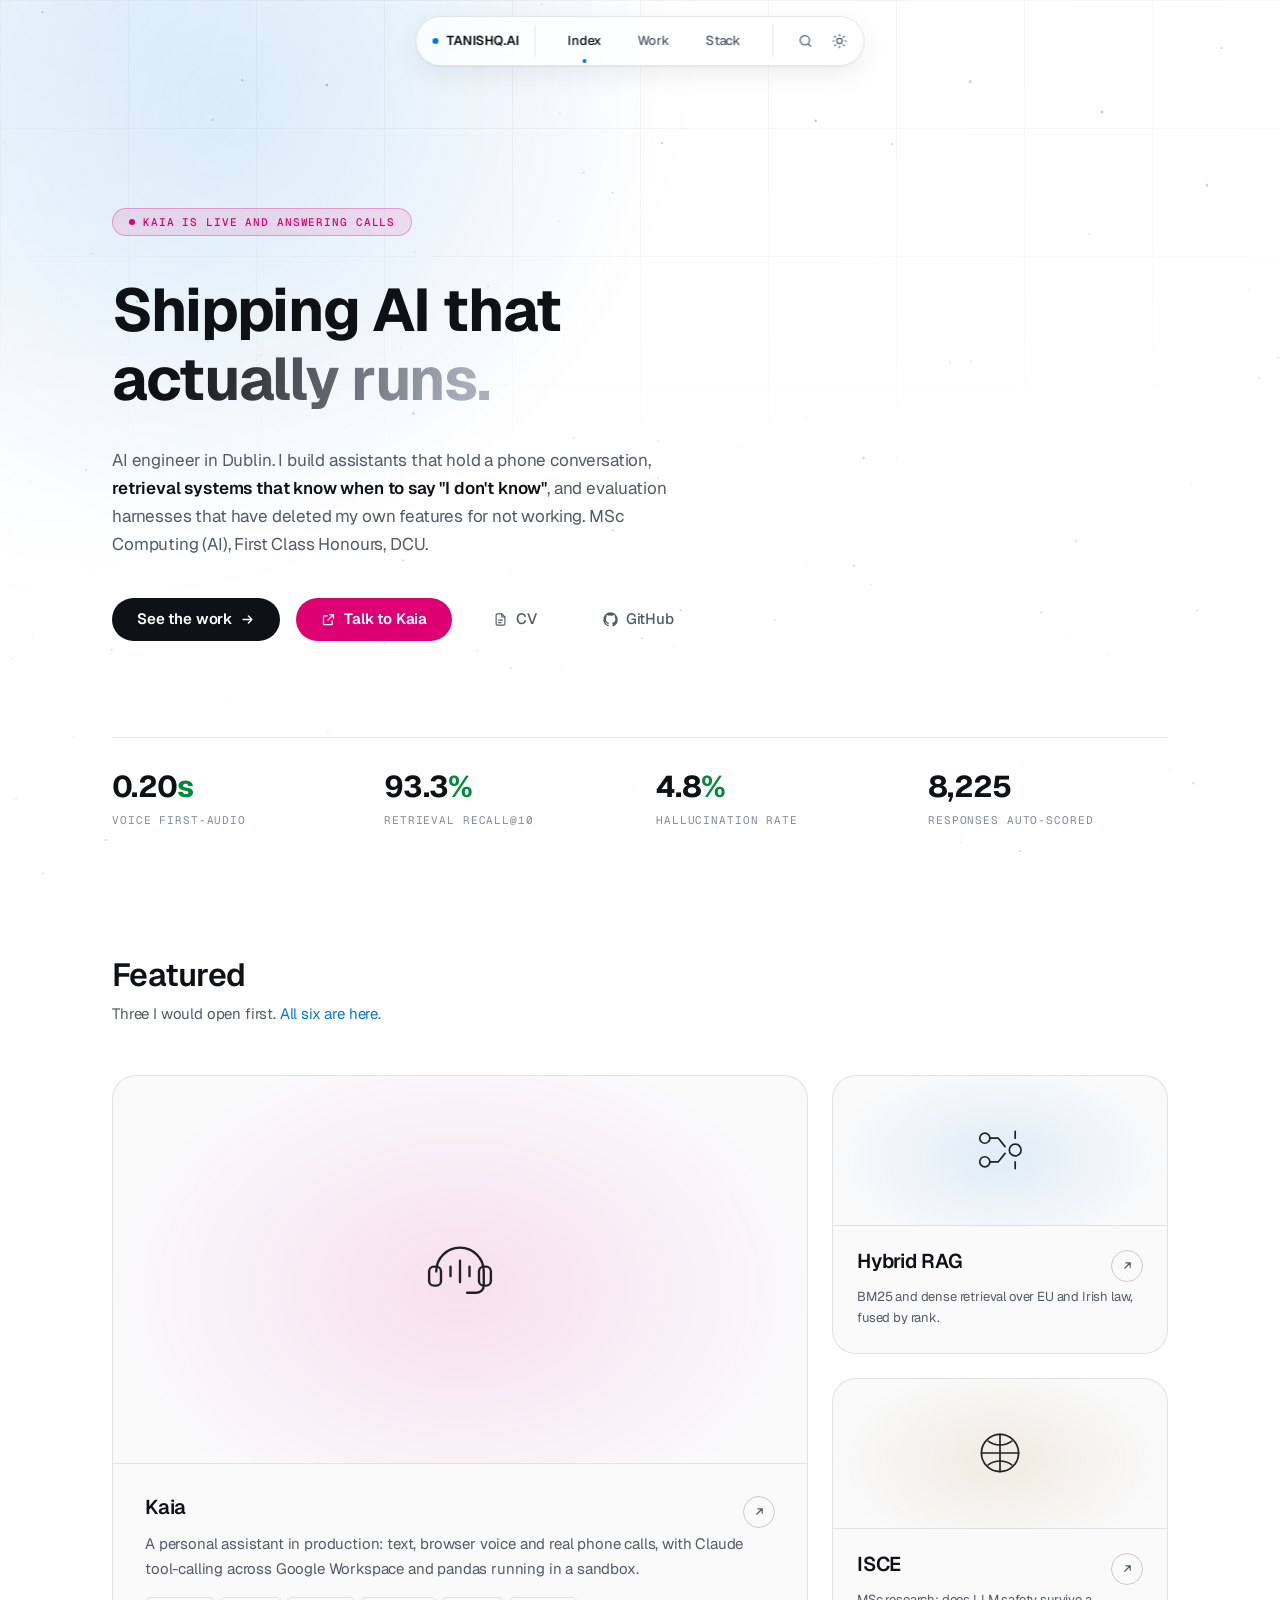
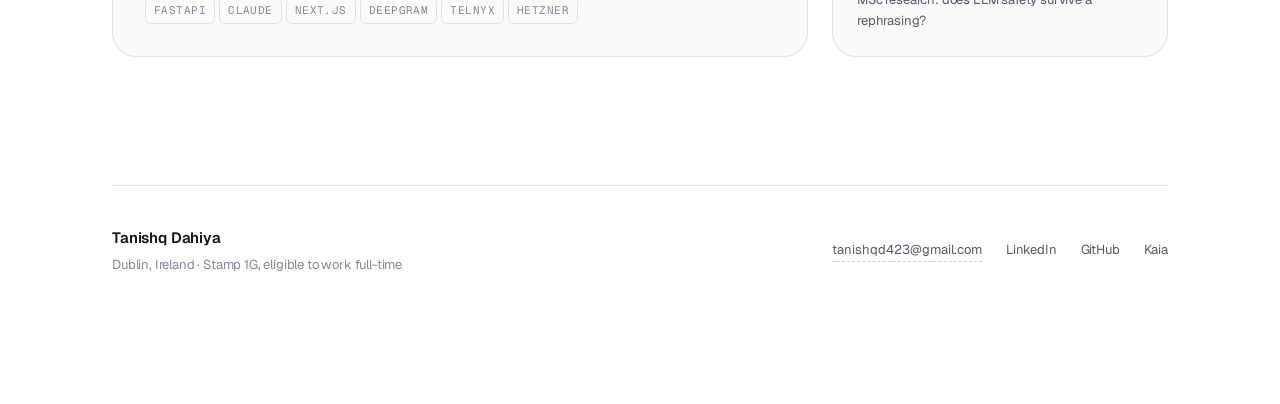
==== commit 92cb3f6f: "Split the site into real pages One scrolling page meant the full write-up for every project was alwa" ====
--- a/index.html
+++ b/index.html
@@ -3,13 +3,12 @@
 <head>
 <meta charset="UTF-8">
 <meta name="viewport" content="width=device-width, initial-scale=1">
-<title>Tanishq Dahiya — AI Engineer</title>
+<title>Tanishq Dahiya · AI Engineer</title>
 <meta name="description" content="AI engineer in Dublin. Production assistants, hybrid retrieval, and LLM safety evaluation. MSc Computing (AI), First Class Honours, DCU.">
 <meta name="color-scheme" content="dark light">
-<meta property="og:title" content="Tanishq Dahiya — AI Engineer">
-<meta property="og:description" content="Production AI assistants, hybrid retrieval, and LLM safety evaluation.">
+<meta property="og:title" content="Tanishq Dahiya · AI Engineer">
+<meta property="og:description" content="AI engineer in Dublin. Production assistants, hybrid retrieval, and LLM safety evaluation. MSc Computing (AI), First Class Honours, DCU.">
 <meta property="og:type" content="website">
-
 <script>
   try {
     var t = localStorage.getItem('theme');
@@ -17,12 +16,11 @@
       t || (matchMedia('(prefers-color-scheme: light)').matches ? 'light' : 'dark'));
   } catch (e) { document.documentElement.setAttribute('data-theme', 'dark'); }
 </script>
-
 <link rel="preconnect" href="https://fonts.googleapis.com">
 <link rel="preconnect" href="https://fonts.gstatic.com" crossorigin>
-<link href="https://fonts.googleapis.com/css2?family=Geist:wght@400;500;600;700&family=Geist+Mono:wght@400;500;600&display=swap" rel="stylesheet">
-<link rel="stylesheet" href="./css/tokens.css">
-<link rel="stylesheet" href="./css/style.css">
+<link href="https://fonts.googleapis.com/css2?family=Geist:wght@400;500;600;700&amp;family=Geist+Mono:wght@400;500;600&amp;display=swap" rel="stylesheet">
+<link rel="stylesheet" href="./css/tokens.css?v=3">
+<link rel="stylesheet" href="./css/style.css?v=3">
 <link rel="icon" href="data:image/svg+xml,<svg xmlns='http://www.w3.org/2000/svg' viewBox='0 0 32 32'><rect width='32' height='32' rx='7' fill='%23008BF8'/><text x='16' y='23' font-family='monospace' font-size='19' font-weight='600' fill='%23fff' text-anchor='middle'>T</text></svg>">
 </head>
 
@@ -32,71 +30,27 @@
 <div class="grid-bg" aria-hidden="true"></div>
 <div class="grid-glow" aria-hidden="true"></div>
 
-<!-- ============================ ICONS ============================ -->
-<svg width="0" height="0" style="position:absolute" aria-hidden="true">
-  <symbol id="i-sun" viewBox="0 0 24 24" fill="none" stroke="currentColor" stroke-width="1.8" stroke-linecap="round">
-    <circle cx="12" cy="12" r="4"/><path d="M12 2v2M12 20v2M2 12h2M20 12h2M4.9 4.9l1.4 1.4M17.7 17.7l1.4 1.4M19.1 4.9l-1.4 1.4M6.3 17.7l-1.4 1.4"/>
-  </symbol>
-  <symbol id="i-moon" viewBox="0 0 24 24" fill="none" stroke="currentColor" stroke-width="1.8" stroke-linecap="round" stroke-linejoin="round">
-    <path d="M21 12.8A9 9 0 1 1 11.2 3a7 7 0 0 0 9.8 9.8z"/>
-  </symbol>
-  <symbol id="i-search" viewBox="0 0 24 24" fill="none" stroke="currentColor" stroke-width="1.8" stroke-linecap="round">
-    <circle cx="11" cy="11" r="7"/><path d="M20 20l-3.5-3.5"/>
-  </symbol>
-  <symbol id="i-github" viewBox="0 0 24 24" fill="currentColor">
-    <path d="M12 .5A11.5 11.5 0 0 0 .5 12a11.5 11.5 0 0 0 7.9 10.9c.6.1.8-.2.8-.6v-2c-3.2.7-3.9-1.5-3.9-1.5-.5-1.3-1.3-1.7-1.3-1.7-1-.7.1-.7.1-.7 1.1.1 1.7 1.2 1.7 1.2 1 1.8 2.7 1.3 3.4 1 .1-.7.4-1.3.7-1.6-2.6-.3-5.3-1.3-5.3-5.8 0-1.3.5-2.3 1.2-3.2-.1-.3-.5-1.5.1-3.1 0 0 1-.3 3.3 1.2a11.3 11.3 0 0 1 6 0C17.5 4.6 18.5 5 18.5 5c.6 1.6.2 2.8.1 3.1.8.9 1.2 1.9 1.2 3.2 0 4.5-2.7 5.5-5.3 5.8.4.4.8 1.1.8 2.2v3.3c0 .4.2.7.8.6A11.5 11.5 0 0 0 23.5 12 11.5 11.5 0 0 0 12 .5z"/>
-  </symbol>
-  <symbol id="i-ext" viewBox="0 0 24 24" fill="none" stroke="currentColor" stroke-width="2" stroke-linecap="round" stroke-linejoin="round">
-    <path d="M14 4h6v6M20 4l-9 9M18 14v5a1 1 0 0 1-1 1H5a1 1 0 0 1-1-1V7a1 1 0 0 1 1-1h5"/>
-  </symbol>
-  <symbol id="i-doc" viewBox="0 0 24 24" fill="none" stroke="currentColor" stroke-width="1.8" stroke-linecap="round" stroke-linejoin="round">
-    <path d="M14 3H7a2 2 0 0 0-2 2v14a2 2 0 0 0 2 2h10a2 2 0 0 0 2-2V8z"/><path d="M14 3v5h5M9 13h6M9 17h4"/>
-  </symbol>
-  <symbol id="i-arrow" viewBox="0 0 24 24" fill="none" stroke="currentColor" stroke-width="2.2" stroke-linecap="round" stroke-linejoin="round">
-    <path d="M7 17L17 7M9 7h8v8"/>
-  </symbol>
-
-  <!-- project marks, drawn rather than borrowed -->
-  <symbol id="m-kaia" viewBox="0 0 64 64" fill="none" stroke="currentColor" stroke-width="2" stroke-linecap="round" stroke-linejoin="round">
-    <path d="M12 34a20 20 0 1 1 40 0v12a6 6 0 0 1-6 6h-8"/>
-    <rect x="6" y="30" width="10" height="16" rx="4"/><rect x="48" y="30" width="10" height="16" rx="4"/>
-    <path d="M24 30v8M32 25v18M40 30v8"/>
-  </symbol>
-  <symbol id="m-rag" viewBox="0 0 64 64" fill="none" stroke="currentColor" stroke-width="2" stroke-linecap="round" stroke-linejoin="round">
-    <circle cx="14" cy="18" r="6"/><circle cx="14" cy="46" r="6"/><circle cx="50" cy="32" r="7"/>
-    <path d="M20 18h10l8 10M20 46h10l8-10"/><path d="M50 10v8M50 46v8"/>
-  </symbol>
-  <symbol id="m-fire" viewBox="0 0 64 64" fill="none" stroke="currentColor" stroke-width="2" stroke-linecap="round" stroke-linejoin="round">
-    <path d="M32 6l22 9v16c0 14-9 23-22 27C19 54 10 45 10 31V15z"/>
-    <path d="M22 31h20M26 23h12M26 39h12"/>
-  </symbol>
-  <symbol id="m-isce" viewBox="0 0 64 64" fill="none" stroke="currentColor" stroke-width="2" stroke-linecap="round" stroke-linejoin="round">
-    <circle cx="32" cy="32" r="22"/><path d="M32 10v44M10 32h44"/>
-    <path d="M18 18c8 6 20 6 28 0M18 46c8-6 20-6 28 0"/>
-  </symbol>
-</svg>
-
-<!-- ============================ NAV ============================ -->
-<nav class="nav" aria-label="Primary">
-  <span class="nav-mark"><span class="dot"></span><span>TANISHQ.AI</span></span>
-  <span class="nav-sep"></span>
-  <div class="nav-links" id="nav-links"></div>
-  <span class="nav-sep"></span>
-  <div class="nav-tools">
-    <button class="icon-btn" id="open-palette" aria-label="Search and jump (Control K)" title="Navigate — ⌘K">
-      <svg aria-hidden="true"><use href="#i-search"/></svg>
-    </button>
-    <button class="icon-btn" id="theme-toggle" aria-label="Switch colour theme" title="Switch theme">
-      <svg aria-hidden="true"><use href="#i-moon"/></svg>
-    </button>
-  </div>
-  <div class="nav-progress" id="progress" aria-hidden="true"></div>
-</nav>
+  <nav class="nav" aria-label="Primary">
+    <a class="nav-mark" href="index.html"><span class="dot"></span><span>TANISHQ.AI</span></a>
+    <span class="nav-sep"></span>
+    <div class="nav-links">
+      <a class="nav-link" href="index.html" aria-current="true">Index</a>
+      <a class="nav-link" href="work.html">Work</a>
+      <a class="nav-link" href="stack.html">Stack</a>
+    </div>
+    <span class="nav-sep"></span>
+    <div class="nav-tools">
+      <button class="icon-btn" id="open-palette" aria-label="Search and jump (Control K)" title="Search — &#8984;K">
+        <svg aria-hidden="true"><use href="#i-search"/></svg>
+      </button>
+      <button class="icon-btn" id="theme-toggle" aria-label="Switch colour theme" title="Switch theme">
+        <svg aria-hidden="true"><use href="#i-moon"/></svg>
+      </button>
+    </div>
+  </nav>
 
 <main class="page" id="main">
-
-  <!-- =========================== HERO =========================== -->
-  <header class="section hero" id="index" data-nav="Index">
+  <header class="hero">
     <span class="badge"><span class="pulse"></span> Kaia is live and answering calls</span>
 
     <h1>Shipping AI that<br><span class="fade">actually runs.</span></h1>
@@ -109,7 +63,7 @@
     </p>
 
     <div class="cta-row">
-      <a class="btn btn-solid" href="#work" data-scroll><span>View the work</span>
+      <a class="btn btn-solid" href="work.html">See the work
         <svg aria-hidden="true" style="transform:rotate(45deg)"><use href="#i-arrow"/></svg></a>
       <a class="btn btn-live" href="https://kaia-ai.duckdns.org/try" target="_blank" rel="noopener">
         <svg aria-hidden="true"><use href="#i-ext"/></svg> Talk to Kaia</a>
@@ -120,50 +74,44 @@
     </div>
 
     <div class="stats reveal">
-      <button class="stat" type="button" data-jump="kaia">
+      <a class="stat" href="kaia.html">
         <span class="stat-n">0.20<span class="stat-u">s</span></span>
         <span class="stat-l">voice first-audio</span>
-      </button>
-      <button class="stat" type="button" data-jump="rag">
+      </a>
+      <a class="stat" href="rag.html">
         <span class="stat-n">93.3<span class="stat-u">%</span></span>
         <span class="stat-l">retrieval recall@10</span>
-      </button>
-      <button class="stat" type="button" data-jump="rag">
+      </a>
+      <a class="stat" href="rag.html">
         <span class="stat-n">4.8<span class="stat-u">%</span></span>
         <span class="stat-l">hallucination rate</span>
-      </button>
-      <button class="stat" type="button" data-jump="isce">
+      </a>
+      <a class="stat" href="isce.html">
         <span class="stat-n">8,225</span>
         <span class="stat-l">responses auto-scored</span>
-      </button>
+      </a>
     </div>
   </header>
 
-  <!-- =========================== WORK =========================== -->
-  <section class="section" id="work" data-nav="Work">
+  <section class="section">
     <div class="section-head">
-      <h2>Selected Works</h2>
-      <p>Six projects. Every number below came out of a measurement I can show you.</p>
+      <h2>Featured</h2>
+      <p>Three I would open first. <a href="work.html">All six are here</a>.</p>
     </div>
 
     <div class="bento">
-      <a class="tile lead reveal" data-job="live" href="#kaia" data-scroll>
+      <a class="tile lead reveal" data-job="live" href="kaia.html">
         <span class="tile-art"><svg aria-hidden="true"><use href="#m-kaia"/></svg></span>
         <span class="tile-body">
           <span class="tile-top">
             <h3>Kaia</h3>
             <span class="tile-go"><svg aria-hidden="true"><use href="#i-arrow"/></svg></span>
           </span>
-          <p>A personal assistant in production: text, browser voice and real phone calls, with
-             Claude tool-calling across Google Workspace and pandas running in a sandbox.</p>
-          <span class="tags">
-            <span class="tag">FastAPI</span><span class="tag">Claude</span><span class="tag">Next.js</span>
-            <span class="tag">Deepgram</span><span class="tag">Telnyx</span><span class="tag">Hetzner</span>
-          </span>
+          <p>A personal assistant in production: text, browser voice and real phone calls, with Claude tool-calling across Google Workspace and pandas running in a sandbox.</p>
+          <span class="tags"><span class="tag">FastAPI</span><span class="tag">Claude</span><span class="tag">Next.js</span><span class="tag">Deepgram</span><span class="tag">Telnyx</span><span class="tag">Hetzner</span></span>
         </span>
       </a>
-
-      <a class="tile reveal" data-job="shipped" href="#rag" data-scroll>
+      <a class="tile reveal" data-job="shipped" href="rag.html">
         <span class="tile-art"><svg aria-hidden="true"><use href="#m-rag"/></svg></span>
         <span class="tile-body">
           <span class="tile-top">
@@ -173,19 +121,7 @@
           <p>BM25 and dense retrieval over EU and Irish law, fused by rank.</p>
         </span>
       </a>
-
-      <a class="tile reveal" data-job="measured" href="#firewall" data-scroll>
-        <span class="tile-art"><svg aria-hidden="true"><use href="#m-fire"/></svg></span>
-        <span class="tile-body">
-          <span class="tile-top">
-            <h3>Prompt Firewall</h3>
-            <span class="tile-go"><svg aria-hidden="true"><use href="#i-arrow"/></svg></span>
-          </span>
-          <p>Two-layer injection filter. Cheap first, expensive only on doubt.</p>
-        </span>
-      </a>
-
-      <a class="tile reveal" data-job="research" href="#isce" data-scroll>
+      <a class="tile reveal" data-job="research" href="isce.html">
         <span class="tile-art"><svg aria-hidden="true"><use href="#m-isce"/></svg></span>
         <span class="tile-body">
           <span class="tile-top">
@@ -195,403 +131,21 @@
           <p>MSc research: does LLM safety survive a rephrasing?</p>
         </span>
       </a>
-
-      <a class="tile reveal" data-job="shipped" href="https://research-agent-b8k4.onrender.com" target="_blank" rel="noopener">
-        <span class="tile-art"><svg aria-hidden="true"><use href="#m-rag"/></svg></span>
-        <span class="tile-body">
-          <span class="tile-top">
-            <h3>Research Agent</h3>
-            <span class="tile-go"><svg aria-hidden="true"><use href="#i-ext"/></svg></span>
-          </span>
-          <p>Three LangGraph agents with handoffs, behind a human approval gate.</p>
-        </span>
-      </a>
-
-      <a class="tile reveal" data-job="measured" href="https://healthriskscore.onrender.com/" target="_blank" rel="noopener">
-        <span class="tile-art"><svg aria-hidden="true"><use href="#m-fire"/></svg></span>
-        <span class="tile-body">
-          <span class="tile-top">
-            <h3>Health Risk</h3>
-            <span class="tile-go"><svg aria-hidden="true"><use href="#i-ext"/></svg></span>
-          </span>
-          <p>Random Forest with SDV augmentation and a live probability dashboard.</p>
-        </span>
-      </a>
-    </div>
-
-    <!-- --------------------- DEEP DIVES --------------------- -->
-    <div class="deep" style="margin-top:var(--sp-8)">
-
-      <article class="card reveal" data-job="live" id="kaia">
-        <div class="card-head">
-          <h3>Kaia — production AI assistant</h3>
-          <span class="card-meta">Live</span>
-        </div>
-        <div class="card-body">
-          <p>
-            Text chat, browser voice and real inbound and outbound phone calls, on a Hetzner VPS
-            behind Caddy. Sixteen tools across Google Calendar, Gmail and a Sheets CRM, Postgres
-            with row-level security on every table, and per-provider cost tracking. About
-            <strong>10,000 lines</strong> across FastAPI and Next.js 15.
-          </p>
-          <p>
-            <strong>Spreadsheets do not touch the retrieval path.</strong> Ask for a total over
-            €5,000 and a vector search returns rows that <em>look</em> like the answer, so the model
-            invents a confident number. Instead it inspects the real schema, writes pandas, and the
-            code runs in an isolated subprocess as an unprivileged user under CPU, memory,
-            file-descriptor and process limits. The number is computed, not recalled.
-          </p>
-          <p>
-            Voice reached <span class="m">0.20s</span> first-audio once each sentence stopped being
-            its own HTTPS request: one socket stays open and LLM tokens stream straight into it.
-            Turn-taking broke until it keyed off <code class="m">speech_final</code> rather than
-            <code class="m">is_final</code>. Two hours of confusion, one word of difference.
-          </p>
-        </div>
-
-        <figure class="figure">
-          <svg viewBox="0 0 640 188" role="img" aria-labelledby="kaia-fig-t">
-            <title id="kaia-fig-t">Kaia request flow: three channels into one FastAPI core, which routes
-              spreadsheet work to a sandboxed subprocess and everything else to tools.</title>
-            <rect class="d-box" x="8"  y="18" width="96" height="26" rx="5"/>
-            <text class="d-txt" x="56" y="35" text-anchor="middle">text chat</text>
-            <rect class="d-box" x="8"  y="54" width="96" height="26" rx="5"/>
-            <text class="d-txt" x="56" y="71" text-anchor="middle">browser voice</text>
-            <rect class="d-box" x="8"  y="90" width="96" height="26" rx="5"/>
-            <text class="d-txt" x="56" y="107" text-anchor="middle">phone call</text>
-            <text class="d-sub" x="56" y="132" text-anchor="middle">Telnyx + Deepgram</text>
-            <path class="d-line d-accent" d="M104 31 h30 v36 h22"/>
-            <path class="d-line d-accent" d="M104 67 h52"/>
-            <path class="d-line d-accent" d="M104 103 h30 v-36 h22"/>
-            <rect class="d-box" x="156" y="40" width="112" height="54" rx="6"/>
-            <text class="d-txt" x="212" y="62" text-anchor="middle">FastAPI core</text>
-            <text class="d-sub" x="212" y="78" text-anchor="middle">model routing</text>
-            <path class="d-line" d="M268 54 h28 v-24 h34"/>
-            <path class="d-line" d="M268 80 h28 v38 h34"/>
-            <text class="d-sub" x="300" y="24">tabular?  yes</text>
-            <text class="d-sub" x="300" y="140">no</text>
-            <rect class="d-box" x="330" y="16" width="128" height="30" rx="5"/>
-            <text class="d-txt" x="394" y="29" text-anchor="middle">model writes pandas</text>
-            <text class="d-sub" x="394" y="41" text-anchor="middle">against the real schema</text>
-            <path class="d-line d-measured" d="M458 31 h26"/>
-            <rect class="d-box" x="484" y="14" width="148" height="34" rx="5"/>
-            <rect x="484" y="14" width="3" height="34" rx="1.5" class="d-fill-measured"/>
-            <text class="d-txt" x="562" y="28" text-anchor="middle">sandboxed subprocess</text>
-            <text class="d-sub" x="562" y="40" text-anchor="middle">unprivileged · rlimits · 10s CPU</text>
-            <rect class="d-box" x="330" y="104" width="128" height="30" rx="5"/>
-            <text class="d-txt" x="394" y="117" text-anchor="middle">tool loop</text>
-            <text class="d-sub" x="394" y="129" text-anchor="middle">16 tools · confirm on write</text>
-            <path class="d-line d-accent" d="M458 119 h26"/>
-            <rect class="d-box" x="484" y="102" width="148" height="34" rx="5"/>
-            <rect x="484" y="102" width="3" height="34" rx="1.5" class="d-fill-accent"/>
-            <text class="d-txt" x="562" y="116" text-anchor="middle">Calendar · Gmail · CRM</text>
-            <text class="d-sub" x="562" y="128" text-anchor="middle">OAuth, Fernet at rest</text>
-            <rect class="d-box" x="156" y="150" width="476" height="28" rx="5" stroke-dasharray="3 3"/>
-            <rect x="156" y="150" width="3" height="28" rx="1.5" class="d-fill-live"/>
-            <text class="d-txt" x="394" y="168" text-anchor="middle">guest pass · revocable code · quota · restricted allowlist · daily spend ceiling</text>
-          </svg>
-          <figcaption>
-            The guest fence is why I can hand a stranger a code: the limits live in code, not in the
-            prompt, because a prompt is the first thing a visitor attacks.
-          </figcaption>
-        </figure>
-
-        <div class="card-links">
-          <a class="card-link" href="https://kaia-ai.duckdns.org/try" target="_blank" rel="noopener">
-            <svg aria-hidden="true"><use href="#i-ext"/></svg> Try it</a>
-          <a class="card-link" href="https://github.com/TDahiya/kaia" target="_blank" rel="noopener">
-            <svg aria-hidden="true"><use href="#i-github"/></svg> Source</a>
-        </div>
-      </article>
-
-      <article class="card reveal" data-job="shipped" id="rag">
-        <div class="card-head">
-          <h3>Hybrid RAG over EU &amp; Irish law</h3>
-          <span class="card-meta">Shipped</span>
-        </div>
-        <div class="card-body">
-          <p>
-            Legal questions arrive in two incompatible shapes. <em>"AI Act Article 6(2)"</em> and
-            <em>"Stamp 1G"</em> need exact tokens, because embeddings blur an article number into its
-            neighbours. <em>"Can my spouse work on a Critical Skills permit"</em> shares no vocabulary
-            at all with the statute that answers it.
-          </p>
-          <p>
-            So both run, and Reciprocal Rank Fusion merges them using ranks rather than scores, which
-            means two incompatible scales never have to be normalised against each other. Recall@10
-            goes to <span class="m">93.3%</span> against <span class="m">91.7%</span> for BM25 alone
-            and <span class="m">86.7%</span> for dense alone. Multi-hop recall goes
-            <span class="m">80%</span> to <span class="m">100%</span>. BM25 comes from SQLite FTS5,
-            so lexical search costs zero dependencies and zero RAM.
-          </p>
-          <p>
-            <strong>The evaluation layer deleted one of this project's own features.</strong> A retry
-            gate fired whenever grounding fell below 0.45. Across 36 answers grounding never left
-            0.68 to 0.96, so it never fired once, and the <em>lower</em>-grounding half scored
-            <span class="m">98.2%</span> faithfulness against <span class="m">91.7%</span> for the
-            upper half. The signal was inversely related to the thing it gated. No threshold fixes
-            that, so the retry is gone and nothing replaced it.
-          </p>
-        </div>
-
-        <figure class="figure">
-          <svg viewBox="0 0 640 150" role="img" aria-labelledby="rag-fig-t">
-            <title id="rag-fig-t">Hybrid retrieval: one query fans out to BM25 and dense search,
-              whose ranked lists are fused by Reciprocal Rank Fusion before generation.</title>
-            <rect class="d-box" x="8" y="58" width="76" height="30" rx="5"/>
-            <text class="d-txt" x="46" y="77" text-anchor="middle">question</text>
-            <path class="d-line d-accent" d="M84 73 h26 v-38 h28"/>
-            <path class="d-line d-accent" d="M84 73 h26 v38 h28"/>
-            <rect class="d-box" x="138" y="20" width="134" height="30" rx="5"/>
-            <text class="d-txt" x="205" y="33" text-anchor="middle">BM25 · SQLite FTS5</text>
-            <text class="d-sub" x="205" y="45" text-anchor="middle">exact tokens, citations</text>
-            <rect class="d-box" x="138" y="96" width="134" height="30" rx="5"/>
-            <text class="d-txt" x="205" y="109" text-anchor="middle">dense · FAISS</text>
-            <text class="d-sub" x="205" y="121" text-anchor="middle">meaning, paraphrase</text>
-            <path class="d-line" d="M272 35 h30 v30 h18"/>
-            <path class="d-line" d="M272 111 h30 v-30 h18"/>
-            <rect class="d-box" x="320" y="58" width="92" height="30" rx="5"/>
-            <rect x="320" y="58" width="3" height="30" rx="1.5" class="d-fill-accent"/>
-            <text class="d-txt" x="368" y="71" text-anchor="middle">RRF fusion</text>
-            <text class="d-sub" x="368" y="83" text-anchor="middle">ranks, not scores</text>
-            <path class="d-line d-measured" d="M412 73 h28"/>
-            <rect class="d-box" x="440" y="44" width="110" height="30" rx="5"/>
-            <text class="d-txt" x="495" y="63" text-anchor="middle">grounded answer</text>
-            <rect class="d-box" x="440" y="82" width="110" height="30" rx="5"/>
-            <rect x="440" y="82" width="3" height="30" rx="1.5" class="d-fill-measured"/>
-            <text class="d-txt" x="495" y="96" text-anchor="middle">or abstains</text>
-            <text class="d-sub" x="495" y="107" text-anchor="middle">8 of 10 trap questions</text>
-            <path class="d-line d-measured" d="M550 73 h30"/>
-            <text class="d-sub" x="616" y="64" text-anchor="middle">recall@10</text>
-            <text class="d-txt d-fill-measured" x="616" y="78" text-anchor="middle">93.3%</text>
-          </svg>
-          <figcaption>
-            Ten of the 68 evaluation questions have no answer in the corpus. Ireland's Blue Card
-            salary threshold does not exist, because Ireland opted out. Abstention is a measured
-            metric, not a hope.
-          </figcaption>
-        </figure>
-
-        <div class="card-links">
-          <a class="card-link" href="https://eu-irish-law-rag.onrender.com" target="_blank" rel="noopener">
-            <svg aria-hidden="true"><use href="#i-ext"/></svg> Live demo</a>
-          <a class="card-link" href="https://github.com/TDahiya/eu-irish-legal-rag" target="_blank" rel="noopener">
-            <svg aria-hidden="true"><use href="#i-github"/></svg> Source &amp; eval report</a>
-        </div>
-      </article>
-
-      <article class="card reveal" data-job="shipped" id="firewall">
-        <div class="card-head">
-          <h3>Prompt Firewall</h3>
-          <span class="card-meta">Shipped</span>
-        </div>
-        <div class="card-body">
-          <p>
-            A two-layer filter between users and an LLM. A sub-millisecond regex pass catches known
-            injection signatures, base64 blobs and Unicode homoglyphs, and blocks on certainty alone.
-            Anything it is unsure about falls through to a classifier returning a structured verdict,
-            category and confidence.
-          </p>
-          <p>
-            The point is the ordering: the cheap layer absorbs the common case so the expensive one
-            only ever sees genuine ambiguity. Shipped with a test suite and CI.
-          </p>
-        </div>
-
-        <figure class="figure">
-          <svg viewBox="0 0 640 112" role="img" aria-labelledby="fw-fig-t">
-            <title id="fw-fig-t">Two-layer prompt filter: a fast regex pass blocks certain injections,
-              and only ambiguous input reaches the slower classifier.</title>
-            <rect class="d-box" x="8" y="40" width="72" height="30" rx="5"/>
-            <text class="d-txt" x="44" y="59" text-anchor="middle">input</text>
-            <path class="d-line d-accent" d="M80 55 h26"/>
-            <rect class="d-box" x="106" y="34" width="150" height="42" rx="5"/>
-            <text class="d-txt" x="181" y="51" text-anchor="middle">layer 1 — regex</text>
-            <text class="d-sub" x="181" y="65" text-anchor="middle">&lt; 1ms · signatures, base64, homoglyphs</text>
-            <path class="d-line d-live" d="M181 34 v-20 h150"/>
-            <text class="d-sub" x="250" y="10" text-anchor="middle">certain</text>
-            <path class="d-line" d="M256 55 h30"/>
-            <text class="d-sub" x="271" y="48" text-anchor="middle">unsure</text>
-            <rect class="d-box" x="286" y="34" width="150" height="42" rx="5"/>
-            <text class="d-txt" x="361" y="51" text-anchor="middle">layer 2 — classifier</text>
-            <text class="d-sub" x="361" y="65" text-anchor="middle">verdict · category · confidence</text>
-            <path class="d-line d-live" d="M361 34 v-20 h-30"/>
-            <path class="d-line d-measured" d="M436 55 h40"/>
-            <rect class="d-box" x="331" y="2" width="84" height="24" rx="5"/>
-            <rect x="331" y="2" width="3" height="24" rx="1.5" class="d-fill-live"/>
-            <text class="d-txt" x="373" y="17" text-anchor="middle">blocked</text>
-            <rect class="d-box" x="476" y="40" width="80" height="30" rx="5"/>
-            <rect x="476" y="40" width="3" height="30" rx="1.5" class="d-fill-measured"/>
-            <text class="d-txt" x="516" y="59" text-anchor="middle">passed</text>
-            <path class="d-line d-measured" d="M556 55 h24"/>
-            <text class="d-sub" x="606" y="58" text-anchor="middle">your LLM</text>
-          </svg>
-          <figcaption>Cheap first, expensive only on doubt. The ordering is the design.</figcaption>
-        </figure>
-
-        <div class="card-links">
-          <a class="card-link" href="https://prompt-firewall-kdwm.onrender.com" target="_blank" rel="noopener">
-            <svg aria-hidden="true"><use href="#i-ext"/></svg> Live demo</a>
-          <a class="card-link" href="https://github.com/TDahiya/prompt-firewall" target="_blank" rel="noopener">
-            <svg aria-hidden="true"><use href="#i-github"/></svg> Source</a>
-        </div>
-      </article>
-
-      <article class="card reveal" data-job="research" id="isce">
-        <div class="card-head">
-          <h3>LLM safety is not one property. It is two.</h3>
-          <span class="card-meta">Research · MSc practicum, DCU</span>
-        </div>
-        <div class="card-body">
-          <p>
-            Safety benchmarks test one phrasing at a time. If a model refuses one wording and complies
-            with a semantically identical rewrite, nothing catches it. I wrote 329 adversarial seed
-            prompts grounded in 14 MITRE ATT&amp;CK techniques and expanded them to 1,645 variants
-            through four controlled paraphrasing strategies, so every variant means the same thing and
-            only the wording moves.
-          </p>
-          <p>
-            Five autonomous agents then queried a different production LLM each — Claude, GPT-4o,
-            DeepSeek, Mistral, Qwen — with independent rate limiting, structured JSON parsing and
-            fault-tolerant recovery. <span class="m">8,225</span> requests ran in parallel with no
-            human intervention, and a three-judge G-EVAL consensus produced
-            <span class="m">24,675</span> verdicts by majority vote.
-          </p>
-          <p>
-            <strong>The result I did not expect:</strong> strict inconsistency ran at
-            <span class="m">60.2%</span>, and the <em>safest</em> models were the <em>least</em>
-            consistent. The model with the best safety score (MSA 59%) had the worst inconsistency
-            rate (IIR <span class="m">72.6%</span>). Alignment and behavioural consistency are
-            independent properties, so a single safety number tells you less than it appears to.
-          </p>
-        </div>
-        <div class="card-links">
-          <a class="card-link" href="https://github.com/TDahiya/llm-safety-adversarial" target="_blank" rel="noopener">
-            <svg aria-hidden="true"><use href="#i-github"/></svg> Source</a>
-        </div>
-      </article>
-
     </div>
   </section>
 
-  <!-- =========================== STACK =========================== -->
-  <section class="section" id="stack" data-nav="Stack">
-    <div class="section-head">
-      <h2>Technical Stack</h2>
-      <p>Tools of the trade, with an honest line on how far each one has been taken.</p>
-    </div>
-
-    <div class="stack-cols">
-      <div class="reveal">
-        <div class="rail-label">Core intelligence</div>
-        <div class="skill" data-tier="production"><span class="skill-name"><span class="chip">C</span> Claude tool-calling</span><span class="meter"><i></i></span></div>
-        <div class="skill" data-tier="production"><span class="skill-name"><span class="chip">Py</span> Python</span><span class="meter"><i></i></span></div>
-        <div class="skill" data-tier="production"><span class="skill-name"><span class="chip">R</span> RAG &amp; hybrid retrieval</span><span class="meter"><i></i></span></div>
-        <div class="skill" data-tier="shipped"><span class="skill-name"><span class="chip">LG</span> LangGraph</span><span class="meter"><i></i></span></div>
-        <div class="skill" data-tier="shipped"><span class="skill-name"><span class="chip">Tc</span> PyTorch</span><span class="meter"><i></i></span></div>
-        <div class="skill" data-tier="learning"><span class="skill-name"><span class="chip">Lo</span> LoRA fine-tuning</span><span class="meter"><i></i></span></div>
-      </div>
-
-      <div class="reveal">
-        <div class="rail-label">Evaluation &amp; safety</div>
-        <div class="skill" data-tier="production"><span class="skill-name"><span class="chip">Bd</span> Benchmark design</span><span class="meter"><i></i></span></div>
-        <div class="skill" data-tier="production"><span class="skill-name"><span class="chip">Ge</span> G-EVAL judging</span><span class="meter"><i></i></span></div>
-        <div class="skill" data-tier="production"><span class="skill-name"><span class="chip">Ad</span> Adversarial testing</span><span class="meter"><i></i></span></div>
-        <div class="skill" data-tier="shipped"><span class="skill-name"><span class="chip">Pi</span> Prompt-injection defence</span><span class="meter"><i></i></span></div>
-        <div class="skill" data-tier="learning"><span class="skill-name"><span class="chip">Mf</span> MLflow</span><span class="meter"><i></i></span></div>
-      </div>
-
-      <div class="reveal">
-        <div class="rail-label">Backend &amp; real-time</div>
-        <div class="skill" data-tier="production"><span class="skill-name"><span class="chip">Fa</span> FastAPI</span><span class="meter"><i></i></span></div>
-        <div class="skill" data-tier="production"><span class="skill-name"><span class="chip">Ws</span> WebSockets &amp; streaming</span><span class="meter"><i></i></span></div>
-        <div class="skill" data-tier="production"><span class="skill-name"><span class="chip">Pg</span> Postgres / Supabase</span><span class="meter"><i></i></span></div>
-        <div class="skill" data-tier="shipped"><span class="skill-name"><span class="chip">Ts</span> TypeScript / Next.js</span><span class="meter"><i></i></span></div>
-        <div class="skill" data-tier="shipped"><span class="skill-name"><span class="chip">Oa</span> OAuth 2.0</span><span class="meter"><i></i></span></div>
-      </div>
-
-      <div class="reveal">
-        <div class="rail-label">Data &amp; infrastructure</div>
-        <div class="skill" data-tier="production"><span class="skill-name"><span class="chip">Dk</span> Docker</span><span class="meter"><i></i></span></div>
-        <div class="skill" data-tier="production"><span class="skill-name"><span class="chip">Sq</span> SQL</span><span class="meter"><i></i></span></div>
-        <div class="skill" data-tier="shipped"><span class="skill-name"><span class="chip">Db</span> dbt / Snowflake</span><span class="meter"><i></i></span></div>
-        <div class="skill" data-tier="shipped"><span class="skill-name"><span class="chip">Sp</span> PySpark / Databricks</span><span class="meter"><i></i></span></div>
-        <div class="skill" data-tier="shipped"><span class="skill-name"><span class="chip">Ci</span> GitHub Actions</span><span class="meter"><i></i></span></div>
-        <div class="skill" data-tier="shipped"><span class="skill-name"><span class="chip">Aw</span> AWS / Azure</span><span class="meter"><i></i></span></div>
-      </div>
-    </div>
-
-    <div class="tier-key">
-      <span><i style="background:var(--measured)"></i> Production, running now</span>
-      <span><i style="background:var(--text)"></i> Shipped something with it</span>
-      <span><i style="background:var(--research)"></i> Studied, not shipped</span>
-    </div>
-
-    <!-- -------------------- EXPERIENCE LOG -------------------- -->
-    <div style="margin-top:var(--sp-12)">
-      <div class="rail-label">Experience log</div>
-      <ul class="log">
-        <li data-now="true">
-          <div class="log-when">2026 — Present</div>
-          <div class="log-role">Building Kaia</div>
-          <div class="log-org">Independent</div>
-          <p class="log-note">A production AI assistant with voice, telephony and tool-calling. Deployed, metered, and open to strangers behind revocable access codes.</p>
-        </li>
-        <li data-now="true">
-          <div class="log-when">2026 — Present</div>
-          <div class="log-role">Customer Service Assistant</div>
-          <div class="log-org">Circle K, Dublin</div>
-          <p class="log-note">Front-line retail in a high-volume store, alongside full-time study.</p>
-        </li>
-        <li>
-          <div class="log-when">2025 — 2026</div>
-          <div class="log-role">MSc Computing, AI</div>
-          <div class="log-org">Dublin City University</div>
-          <p class="log-note">First Class Honours. Practicum on LLM safety consistency under adversarial paraphrasing: 8,225 responses scored across 5 frontier models.</p>
-        </li>
-        <li>
-          <div class="log-when">2024 — 2025</div>
-          <div class="log-role">Data Analyst, then Backend Executive</div>
-          <div class="log-org">Broz Media, New Delhi</div>
-          <p class="log-note">Automated collection across social platforms, cutting manual reporting time by roughly 40%. ETL pipelines and Tableau dashboards used for campaign decisions. Led two interns.</p>
-        </li>
-        <li>
-          <div class="log-when">2021 — 2024</div>
-          <div class="log-role">BSc Computer Science</div>
-          <div class="log-org">University of Delhi</div>
-          <p class="log-note">First Division. Amazon AI/ML Summer School 2023. Best Campus Ambassador, InternshipFair 6.0.</p>
-        </li>
-      </ul>
-    </div>
-  </section>
-
-  <!-- =========================== FOOTER =========================== -->
-  <footer>
-    <div>
-      <div style="font-weight:600;margin-bottom:var(--sp-h)">Tanishq Dahiya</div>
-      <div class="foot-note">Dublin, Ireland · Stamp 1G, eligible to work full-time</div>
-    </div>
-    <div class="foot-links">
-      <button class="copy-mail" type="button" data-mail="tanishqd423@gmail.com"><span>tanishqd423@gmail.com</span></button>
-      <a href="https://www.linkedin.com/in/tdahiya2845/" target="_blank" rel="noopener">LinkedIn</a>
-      <a href="https://github.com/TDahiya" target="_blank" rel="noopener">GitHub</a>
-      <a href="https://kaia-ai.duckdns.org/try" target="_blank" rel="noopener">Kaia</a>
-    </div>
-  </footer>
-
 </main>
 
-<!-- ======================== COMMAND PALETTE ======================== -->
 <div class="palette-backdrop" id="palette-backdrop"></div>
-<div class="palette" id="palette" role="dialog" aria-modal="true" aria-label="Navigate this page">
+<div class="palette" id="palette" role="dialog" aria-modal="true" aria-label="Search this site">
   <input class="palette-input" id="palette-input" type="text" autocomplete="off" spellcheck="false"
-         placeholder="Where do you want to go? Try &ldquo;what is live&rdquo;">
+         placeholder="Search the site. Try &ldquo;what is live&rdquo;">
   <div class="palette-list" id="palette-list"></div>
   <div class="palette-foot">
-    <span><kbd>↑</kbd><kbd>↓</kbd> move</span><span><kbd>↵</kbd> go</span><span><kbd>esc</kbd> close</span>
+    <span><kbd>&#8593;</kbd><kbd>&#8595;</kbd> move</span><span><kbd>&#8629;</kbd> open</span><span><kbd>esc</kbd> close</span>
   </div>
 </div>
 
-<script src="./js/site.js"></script>
+<script src="./js/site.js?v=3"></script>
 </body>
 </html>
--- a/css/style.css
+++ b/css/style.css
@@ -492,3 +492,111 @@
   .nav-link { padding: var(--sp-h) var(--sp-1); }
   .skill { grid-template-columns: 1fr 64px; }
 }
+
+/* ============================================================================
+   MULTI-PAGE ADDITIONS
+   Page headers, project prose, pull-quotes, number rows and pagers.
+   ============================================================================ */
+
+.page.narrow { max-width: 860px; }
+
+.page-head { padding-top: var(--sp-6); margin-bottom: var(--sp-8); }
+.page-head h1 { font-size: var(--fs-h1); margin-bottom: var(--sp-2); }
+.page-head p { color: var(--text-muted); font-size: var(--fs-lead); max-width: 56ch; }
+
+.eyebrow {
+  display: inline-flex; align-items: center; gap: var(--sp-1);
+  font-family: var(--font-mono); font-size: var(--fs-micro);
+  letter-spacing: var(--tr-wide); text-transform: uppercase;
+  color: var(--text-faint); margin-bottom: var(--sp-2);
+}
+.eyebrow::before { content: ''; width: var(--sp-3); height: 1px; background: var(--line-strong); }
+
+/* back to the index of work */
+.back {
+  display: inline-flex; align-items: center; gap: var(--sp-h);
+  font-size: var(--fs-small); font-weight: 500; color: var(--text-faint);
+  margin-bottom: var(--sp-5);
+}
+.back:hover { color: var(--accent); text-decoration: none; }
+.back svg { width: 14px; height: 14px; }
+
+/* project page header, tinted by its job colour */
+.prose-head { margin-bottom: var(--sp-8); }
+.prose-head[data-job="live"]     { --job: var(--live); }
+.prose-head[data-job="shipped"]  { --job: var(--accent); }
+.prose-head[data-job="measured"] { --job: var(--measured); }
+.prose-head[data-job="research"] { --job: var(--research); }
+.prose-head .eyebrow { color: var(--job, var(--text-faint)); }
+.prose-head .eyebrow::before { background: var(--job, var(--line-strong)); }
+.prose-head h1 { margin-bottom: var(--sp-3); }
+.prose-lede {
+  font-size: var(--fs-lead); color: var(--text-muted);
+  max-width: 60ch; margin-bottom: var(--sp-5);
+}
+
+/* the body copy of a project page */
+.prose { max-width: 68ch; }
+.prose h2 {
+  font-size: var(--fs-h3); margin-top: var(--sp-8); margin-bottom: var(--sp-2);
+  padding-top: var(--sp-3); border-top: 1px solid var(--line);
+}
+.prose h2:first-child { margin-top: 0; padding-top: 0; border-top: 0; }
+.prose p { color: var(--text-muted); margin-bottom: var(--sp-2); }
+.prose p strong { color: var(--text); font-weight: 600; }
+.prose code {
+  font-family: var(--font-mono); font-size: .9em;
+  padding: 1px 5px; border-radius: 4px;
+  background: var(--bg-sunken); border: 1px solid var(--line);
+}
+
+/* an aside that carries the "why", set apart from the narrative */
+.note {
+  margin: var(--sp-3) 0; padding: var(--sp-3);
+  border-left: 2px solid var(--accent);
+  background: var(--bg-raised);
+  border-radius: 0 var(--r-md) var(--r-md) 0;
+  color: var(--text-muted); font-size: var(--fs-small);
+}
+.note em { color: var(--text); }
+
+/* a row of headline figures inside prose */
+.numbers {
+  display: grid; grid-template-columns: repeat(auto-fit, minmax(120px, 1fr));
+  gap: var(--sp-3); margin: var(--sp-4) 0;
+  padding: var(--sp-3) 0; border-block: 1px solid var(--line);
+}
+.numbers .n {
+  display: block; font-family: var(--font-mono); font-size: 1.25rem;
+  font-weight: 600; color: var(--measured); letter-spacing: var(--tr-tight);
+}
+.numbers .l {
+  display: block; margin-top: 2px;
+  font-size: var(--fs-micro); color: var(--text-faint);
+  letter-spacing: var(--tr-wide); text-transform: uppercase;
+  font-family: var(--font-mono);
+}
+
+.tags-lg { margin-top: var(--sp-6); }
+
+.footnote {
+  margin-top: var(--sp-5); font-size: var(--fs-small);
+  color: var(--text-faint); max-width: 60ch;
+}
+
+/* previous / next across project pages */
+.pager {
+  display: flex; flex-wrap: wrap; gap: var(--sp-2);
+  justify-content: space-between;
+  margin-top: var(--sp-10); padding-top: var(--sp-3);
+  border-top: 1px solid var(--line);
+}
+.pager a {
+  display: inline-flex; align-items: center; gap: var(--sp-1);
+  font-size: var(--fs-small); font-weight: 500; color: var(--text-muted);
+}
+.pager a:hover { color: var(--accent); text-decoration: none; }
+.pager svg { width: 14px; height: 14px; }
+
+/* the stat tiles are links now, not buttons */
+a.stat:hover { text-decoration: none; }
